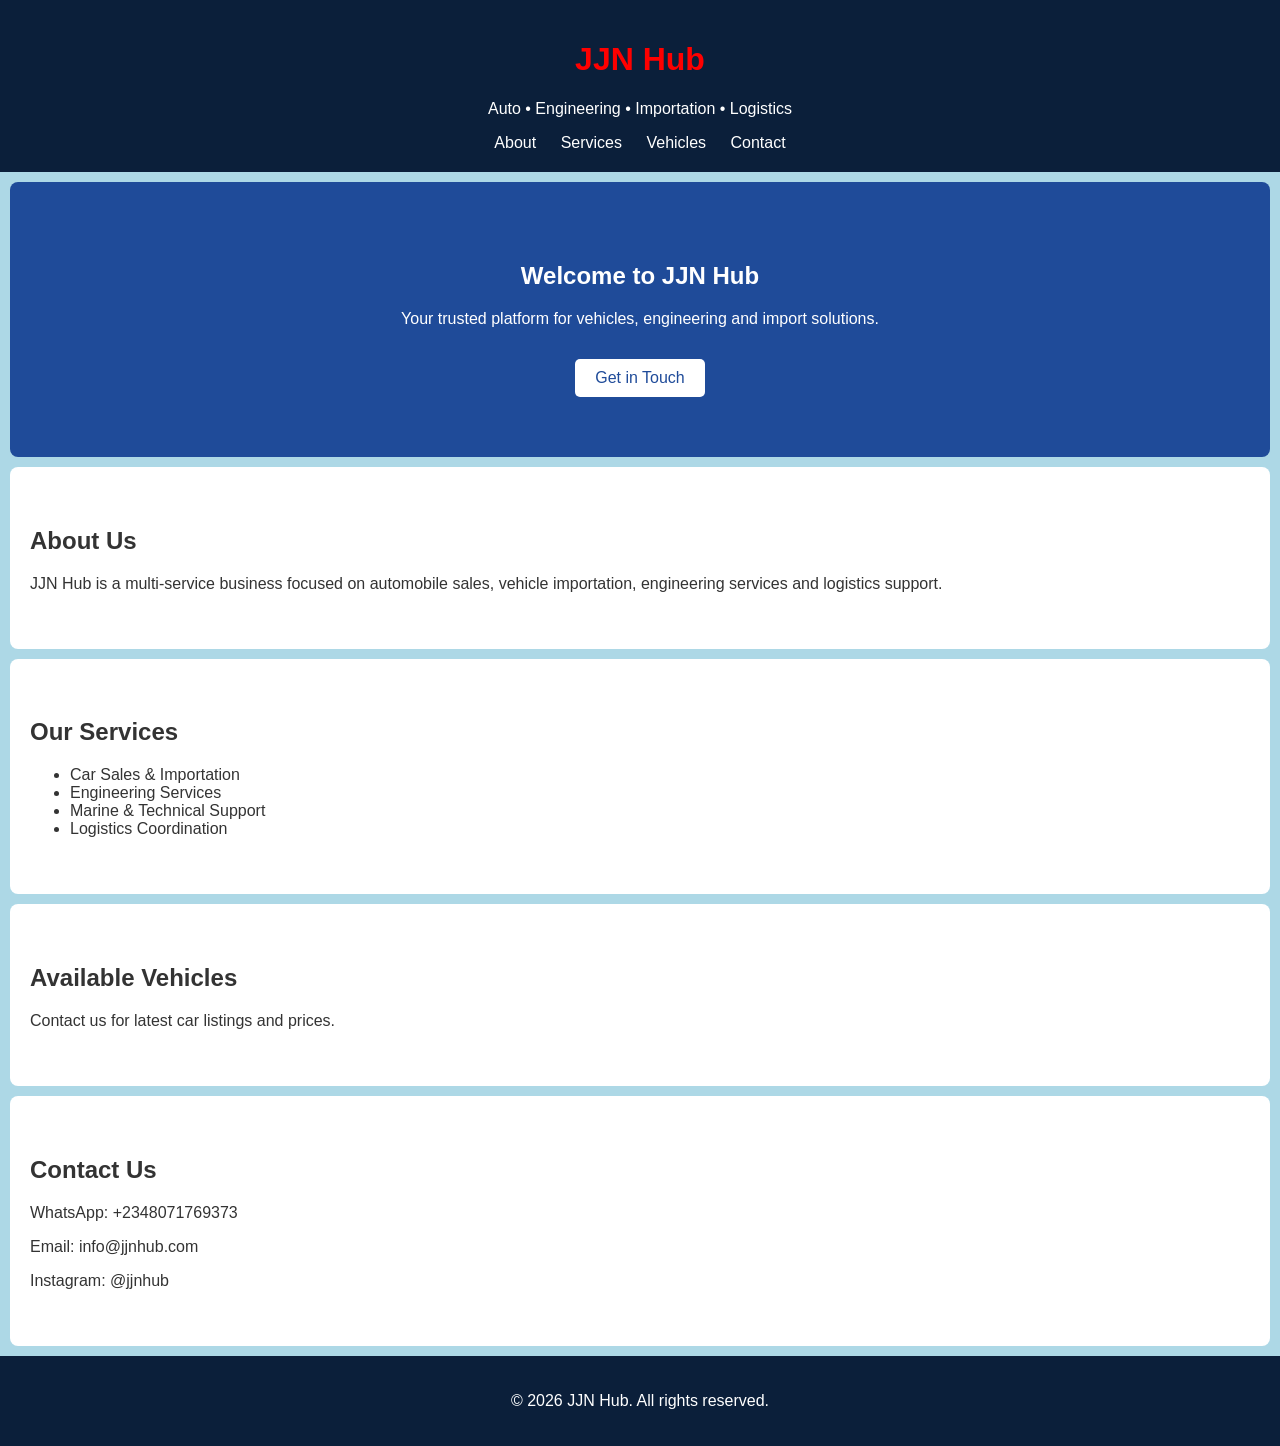
==== index.html @ a0495915 "Add files via upload" ====
<!DOCTYPE html>
<html lang="en">
<head>
<meta charset="UTF-8">
<meta name="viewport" content="width=device-width, initial-scale=1.0">
<title>JJN Hub</title>
<link rel="stylesheet" href="style.css">
</head>
<body>

<header>
  <h1>JJN Hub</h1>
  <p>Auto • Engineering • Importation • Logistics</p>
  <nav>
    <a href="#about">About</a>
    <a href="#services">Services</a>
    <a href="#vehicles">Vehicles</a>
    <a href="#contact">Contact</a>
  </nav>
</header>

<section class="hero">
  <h2>Welcome to JJN Hub</h2>
  <p>Your trusted platform for vehicles, engineering and import solutions.</p>
  <a class="btn" href="#contact">Get in Touch</a>
</section>

<section id="about">
  <h2>About Us</h2>
  <p>JJN Hub is a multi-service business focused on automobile sales, vehicle importation, engineering services and logistics support.</p>
</section>

<section id="services">
  <h2>Our Services</h2>
  <ul>
    <li>Car Sales & Importation</li>
    <li>Engineering Services</li>
    <li>Marine & Technical Support</li>
    <li>Logistics Coordination</li>
  </ul>
</section>

<section id="vehicles">
  <h2>Available Vehicles</h2>
  <p>Contact us for latest car listings and prices.</p>
</section>

<section id="contact">
  <h2>Contact Us</h2>
  <p>WhatsApp: +2348071769373</p>
  <p>Email: info@jjnhub.com</p>
  <p>Instagram: @jjnhub</p>
</section>

<footer>
  <p>© 2026 JJN Hub. All rights reserved.</p>
</footer>

</body>
</html>
---- style.css ----
body {body {
  background-color: lightblue;
  font-family: Arial;
}
h1 {
  color: red;
}
  font-family: Arial, sans-serif;
  margin: 0;
  padding: 0;
  background: #f5f5f5;
  color: #333;
}

header {
  background: #0b1f3a;
  color: white;
  padding: 20px;
  text-align: center;
}

nav a {
  margin: 0 10px;
  color: white;
  text-decoration: none;
}

.hero {
  background: #1f4b99;
  color: white;
  padding: 60px 20px;
  text-align: center;
}

.btn {
  display: inline-block;
  margin-top: 15px;
  padding: 10px 20px;
  background: white;
  color: #1f4b99;
  text-decoration: none;
  border-radius: 5px;
}

section {
  padding: 40px 20px;
  background: white;
  margin: 10px;
  border-radius: 8px;
}

footer {
  text-align: center;
  padding: 20px;
  background: #0b1f3a;
  color: white;
}
section {
  background-color: white;
}

body {
  background-color: lightblue;
}
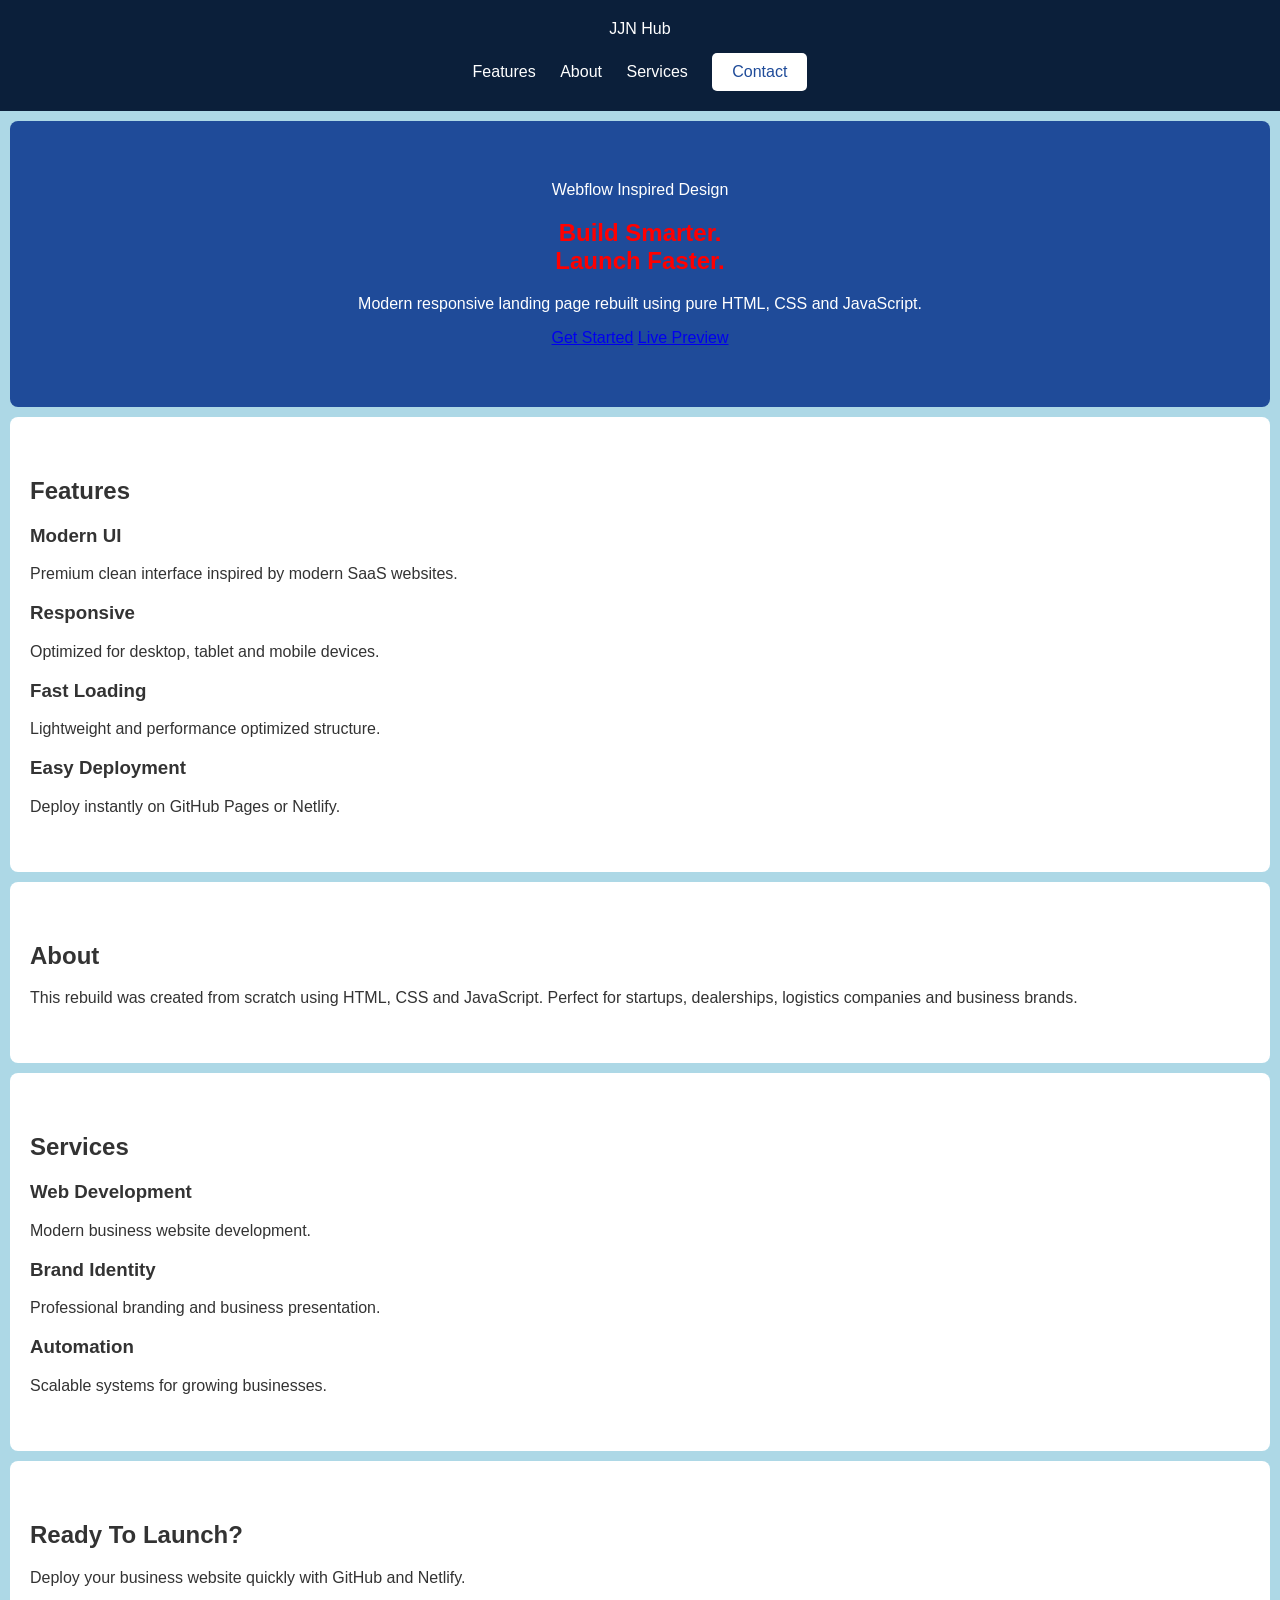
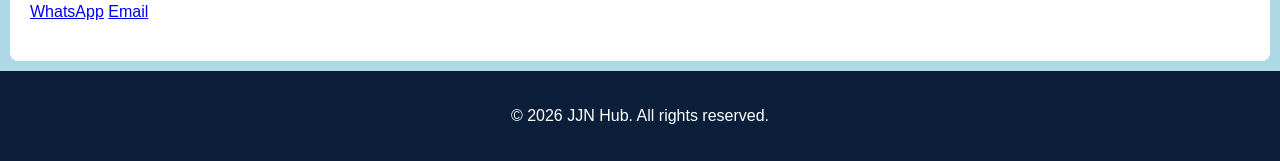
==== commit 6fedba78: "Update index.html" ====
--- a/index.html
+++ b/index.html
@@ -1,60 +1,112 @@
 <!DOCTYPE html>
 <html lang="en">
 <head>
-<meta charset="UTF-8">
-<meta name="viewport" content="width=device-width, initial-scale=1.0">
-<title>JJN Hub</title>
-<link rel="stylesheet" href="style.css">
+  <meta charset="UTF-8">
+  <meta name="viewport" content="width=device-width, initial-scale=1.0">
+  <title>JJN Hub</title>
+  <link rel="stylesheet" href="style.css">
 </head>
 <body>
 
-<header>
-  <h1>JJN Hub</h1>
-  <p>Auto • Engineering • Importation • Logistics</p>
+<header class="navbar">
+  <div class="logo">JJN Hub</div>
+
   <nav>
+    <a href="#features">Features</a>
     <a href="#about">About</a>
     <a href="#services">Services</a>
-    <a href="#vehicles">Vehicles</a>
-    <a href="#contact">Contact</a>
+    <a class="btn" href="#contact">Contact</a>
   </nav>
 </header>
 
 <section class="hero">
-  <h2>Welcome to JJN Hub</h2>
-  <p>Your trusted platform for vehicles, engineering and import solutions.</p>
-  <a class="btn" href="#contact">Get in Touch</a>
+  <div class="hero-content">
+    <span class="tag">Webflow Inspired Design</span>
+    <h1>Build Smarter.<br>Launch Faster.</h1>
+    <p>
+      Modern responsive landing page rebuilt using pure HTML, CSS and JavaScript.
+    </p>
+
+    <div class="hero-buttons">
+      <a href="#" class="primary-btn">Get Started</a>
+      <a href="#" class="secondary-btn">Live Preview</a>
+    </div>
+  </div>
 </section>
 
-<section id="about">
-  <h2>About Us</h2>
-  <p>JJN Hub is a multi-service business focused on automobile sales, vehicle importation, engineering services and logistics support.</p>
+<section id="features" class="section">
+  <h2>Features</h2>
+
+  <div class="grid">
+    <div class="card">
+      <h3>Modern UI</h3>
+      <p>Premium clean interface inspired by modern SaaS websites.</p>
+    </div>
+
+    <div class="card">
+      <h3>Responsive</h3>
+      <p>Optimized for desktop, tablet and mobile devices.</p>
+    </div>
+
+    <div class="card">
+      <h3>Fast Loading</h3>
+      <p>Lightweight and performance optimized structure.</p>
+    </div>
+
+    <div class="card">
+      <h3>Easy Deployment</h3>
+      <p>Deploy instantly on GitHub Pages or Netlify.</p>
+    </div>
+  </div>
 </section>
 
-<section id="services">
-  <h2>Our Services</h2>
-  <ul>
-    <li>Car Sales & Importation</li>
-    <li>Engineering Services</li>
-    <li>Marine & Technical Support</li>
-    <li>Logistics Coordination</li>
-  </ul>
+<section id="about" class="section dark">
+  <div class="content">
+    <h2>About</h2>
+    <p>
+      This rebuild was created from scratch using HTML, CSS and JavaScript.
+      Perfect for startups, dealerships, logistics companies and business brands.
+    </p>
+  </div>
 </section>
 
-<section id="vehicles">
-  <h2>Available Vehicles</h2>
-  <p>Contact us for latest car listings and prices.</p>
+<section id="services" class="section">
+  <h2>Services</h2>
+
+  <div class="grid">
+    <div class="card">
+      <h3>Web Development</h3>
+      <p>Modern business website development.</p>
+    </div>
+
+    <div class="card">
+      <h3>Brand Identity</h3>
+      <p>Professional branding and business presentation.</p>
+    </div>
+
+    <div class="card">
+      <h3>Automation</h3>
+      <p>Scalable systems for growing businesses.</p>
+    </div>
+  </div>
 </section>
 
-<section id="contact">
-  <h2>Contact Us</h2>
-  <p>WhatsApp: +2348071769373</p>
-  <p>Email: info@jjnhub.com</p>
-  <p>Instagram: @jjnhub</p>
+<section id="contact" class="section dark">
+  <div class="contact-box">
+    <h2>Ready To Launch?</h2>
+    <p>Deploy your business website quickly with GitHub and Netlify.</p>
+
+    <div class="hero-buttons">
+      <a href="#" class="primary-btn">WhatsApp</a>
+      <a href="#" class="secondary-btn">Email</a>
+    </div>
+  </div>
 </section>
 
 <footer>
   <p>© 2026 JJN Hub. All rights reserved.</p>
 </footer>
 
+<script src="script.js"></script>
 </body>
 </html>
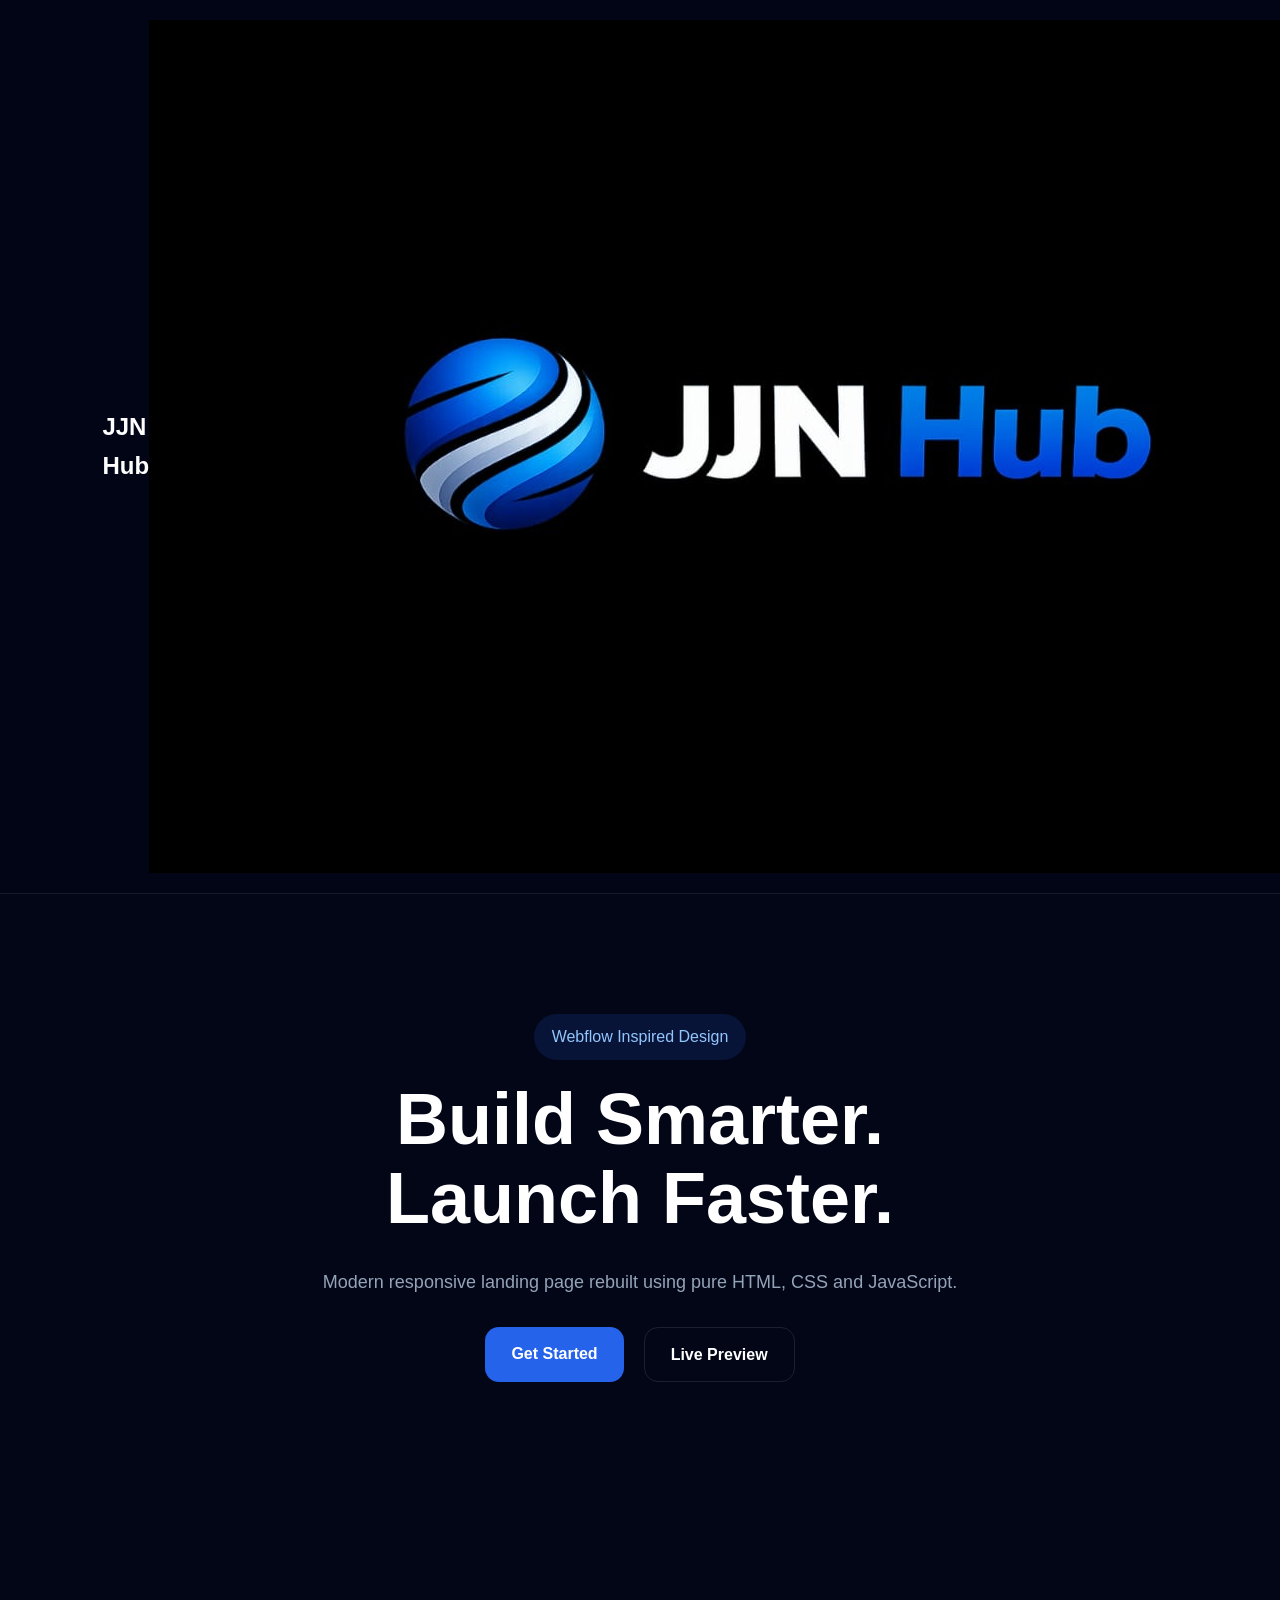
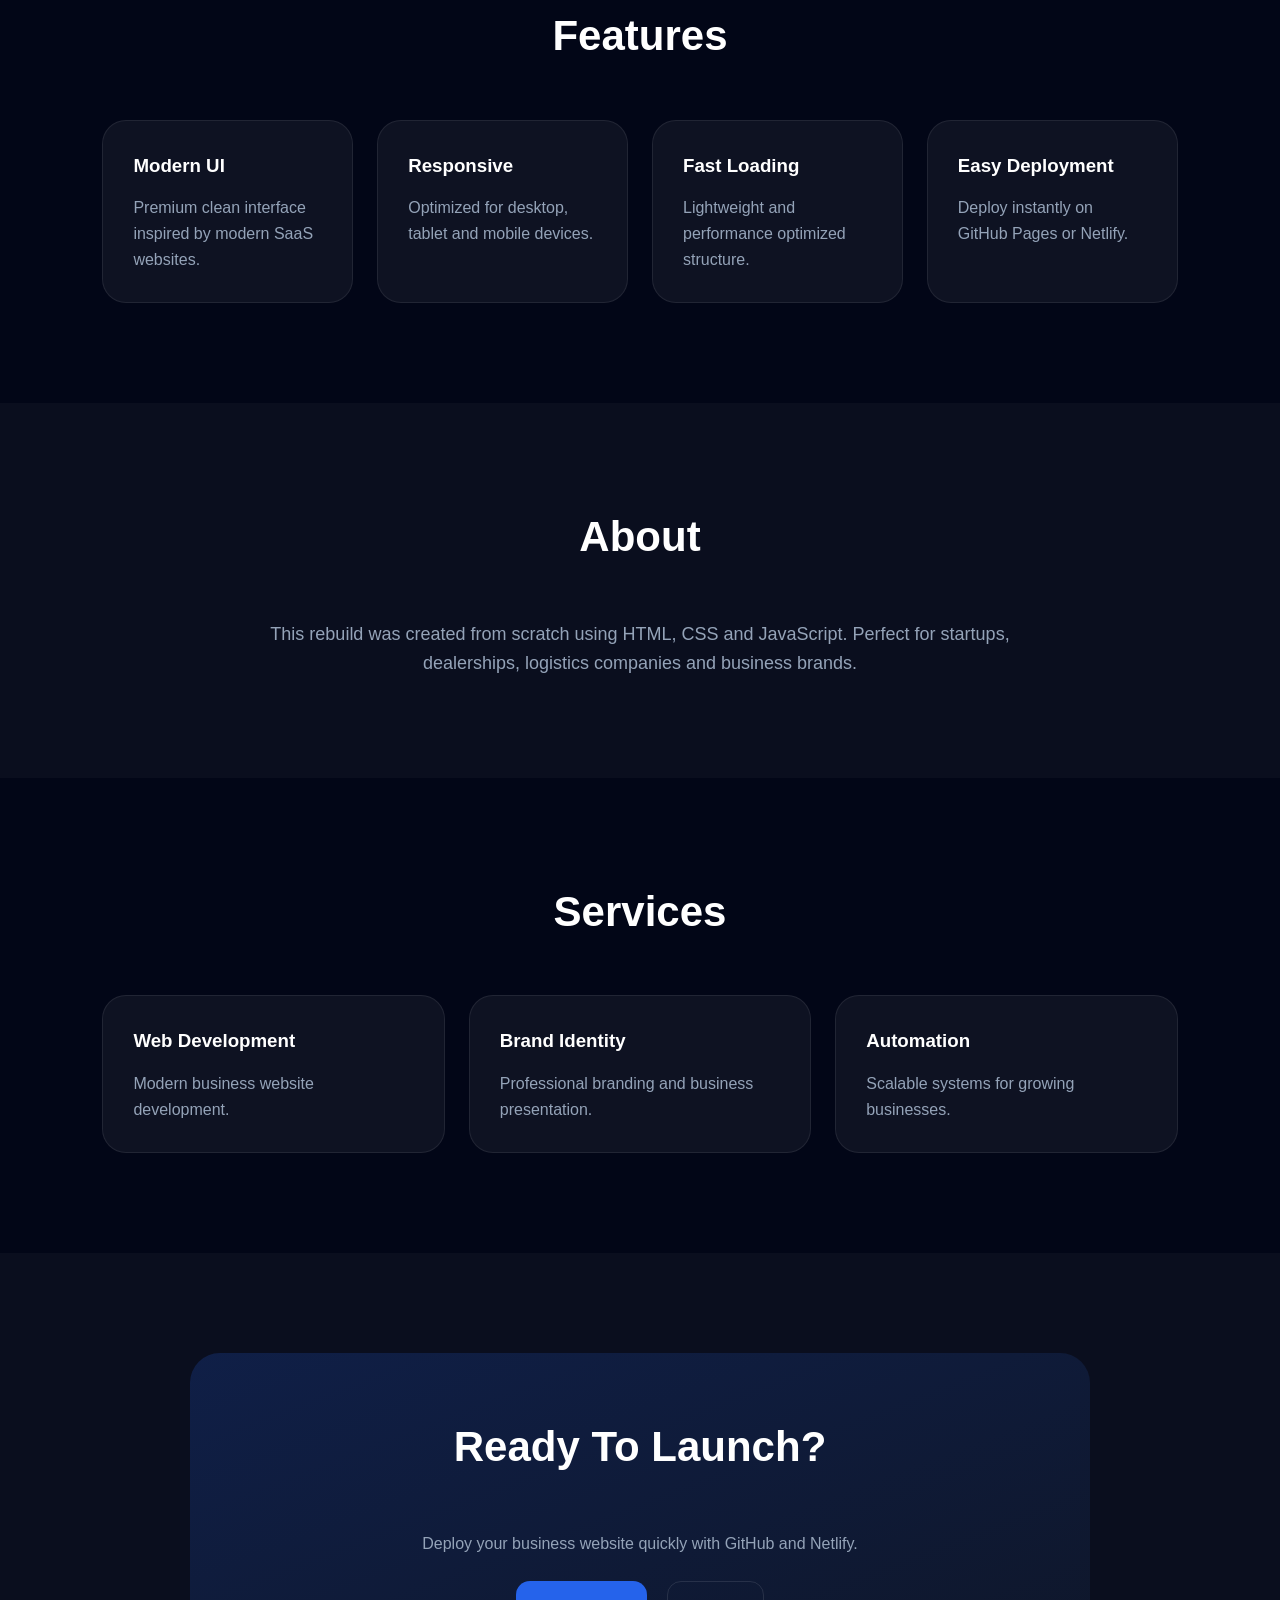
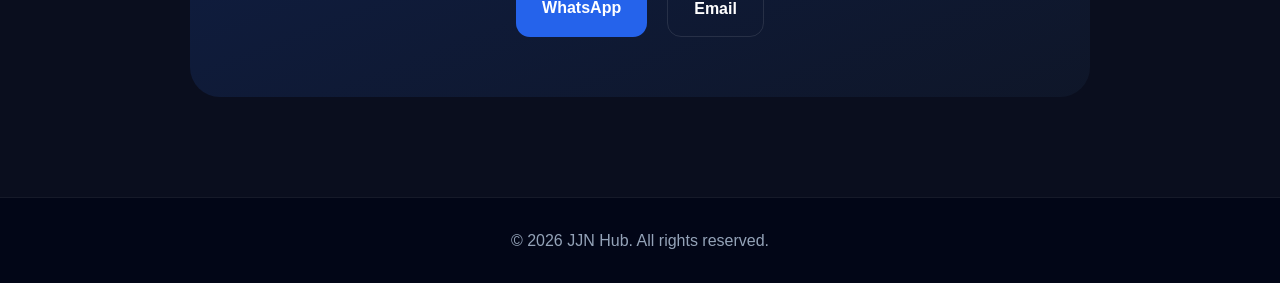
==== commit 9aa95334: "Update index.html" ====
--- a/index.html
+++ b/index.html
@@ -10,7 +10,7 @@
 
 <header class="navbar">
   <div class="logo">JJN Hub</div>
-
+<img src="assets/logo.png" alt="JJN HUB Logo" Class="logo-img">
   <nav>
     <a href="#features">Features</a>
     <a href="#about">About</a>
--- a/style.css
+++ b/style.css
@@ -1,64 +1,174 @@
-body {body {
-  background-color: lightblue;
-  font-family: Arial;
-}
-h1 {
-  color: red;
-}
-  font-family: Arial, sans-serif;
-  margin: 0;
-  padding: 0;
-  background: #f5f5f5;
-  color: #333;
+*{
+  margin:0;
+  padding:0;
+  box-sizing:border-box;
 }
 
-header {
-  background: #0b1f3a;
-  color: white;
-  padding: 20px;
-  text-align: center;
+body{
+  font-family:Arial,sans-serif;
+  background:#020617;
+  color:white;
+  line-height:1.6;
 }
 
-nav a {
-  margin: 0 10px;
-  color: white;
-  text-decoration: none;
+.navbar{
+  position:sticky;
+  top:0;
+  z-index:100;
+  display:flex;
+  justify-content:space-between;
+  align-items:center;
+  padding:20px 8%;
+  background:rgba(2,6,23,0.95);
+  border-bottom:1px solid rgba(255,255,255,0.08);
 }
 
-.hero {
-  background: #1f4b99;
-  color: white;
-  padding: 60px 20px;
-  text-align: center;
+.logo{
+  font-size:24px;
+  font-weight:bold;
 }
 
-.btn {
-  display: inline-block;
-  margin-top: 15px;
-  padding: 10px 20px;
-  background: white;
-  color: #1f4b99;
-  text-decoration: none;
-  border-radius: 5px;
+nav{
+  display:flex;
+  gap:24px;
+  align-items:center;
 }
 
-section {
-  padding: 40px 20px;
-  background: white;
-  margin: 10px;
-  border-radius: 8px;
+nav a{
+  color:white;
+  text-decoration:none;
 }
 
-footer {
-  text-align: center;
-  padding: 20px;
-  background: #0b1f3a;
-  color: white;
-}
-section {
-  background-color: white;
+.btn{
+  background:#2563eb;
+  padding:10px 18px;
+  border-radius:10px;
 }
 
-body {
-  background-color: lightblue;
+.hero{
+  padding:120px 8%;
+  text-align:center;
 }
+
+.tag{
+  display:inline-block;
+  margin-bottom:20px;
+  padding:10px 18px;
+  border-radius:999px;
+  background:rgba(37,99,235,0.15);
+  color:#93c5fd;
+}
+
+.hero h1{
+  font-size:72px;
+  line-height:1.1;
+}
+
+.hero p{
+  max-width:700px;
+  margin:30px auto;
+  color:#94a3b8;
+  font-size:18px;
+}
+
+.hero-buttons{
+  display:flex;
+  justify-content:center;
+  gap:20px;
+  flex-wrap:wrap;
+}
+
+.primary-btn,
+.secondary-btn{
+  padding:14px 26px;
+  border-radius:14px;
+  text-decoration:none;
+  font-weight:bold;
+}
+
+.primary-btn{
+  background:#2563eb;
+  color:white;
+}
+
+.secondary-btn{
+  border:1px solid rgba(255,255,255,0.1);
+  color:white;
+}
+
+.section{
+  padding:100px 8%;
+}
+
+.section h2{
+  text-align:center;
+  margin-bottom:50px;
+  font-size:42px;
+}
+
+.grid{
+  display:grid;
+  grid-template-columns:repeat(auto-fit,minmax(250px,1fr));
+  gap:24px;
+}
+
+.card{
+  padding:30px;
+  border-radius:24px;
+  background:rgba(255,255,255,0.05);
+  border:1px solid rgba(255,255,255,0.08);
+}
+
+.card h3{
+  margin-bottom:15px;
+}
+
+.card p{
+  color:#94a3b8;
+}
+
+.dark{
+  background:rgba(255,255,255,0.03);
+}
+
+.content{
+  max-width:800px;
+  margin:auto;
+  text-align:center;
+}
+
+.content p{
+  color:#94a3b8;
+  font-size:18px;
+}
+
+.contact-box{
+  max-width:900px;
+  margin:auto;
+  text-align:center;
+  padding:60px;
+  border-radius:30px;
+  background:linear-gradient(to bottom right, rgba(37,99,235,0.2), rgba(15,23,42,0.9));
+}
+
+.contact-box p{
+  margin:25px 0;
+  color:#94a3b8;
+}
+
+footer{
+  padding:30px;
+  text-align:center;
+  border-top:1px solid rgba(255,255,255,0.08);
+  color:#94a3b8;
+}
+
+@media(max-width:768px){
+  .hero h1{
+    font-size:48px;
+  }
+
+  nav{
+    display:none;
+  }
+}
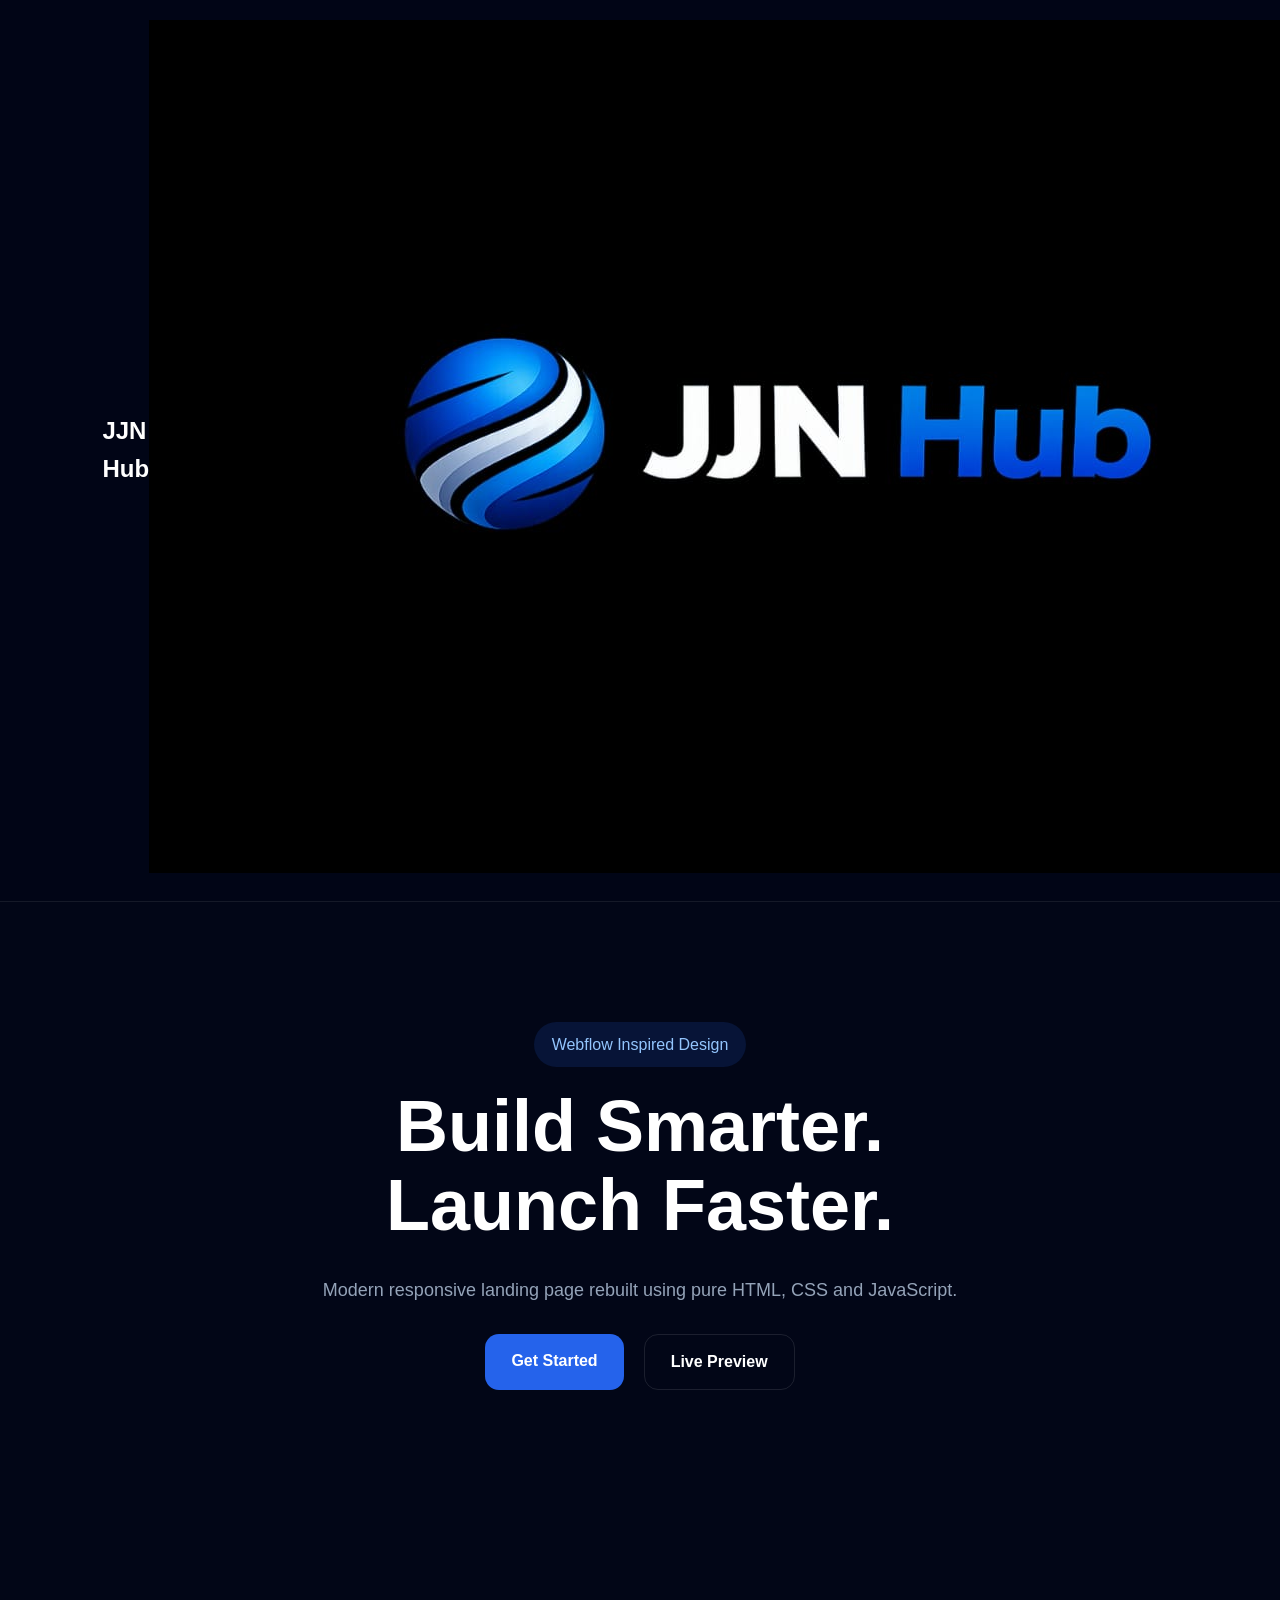
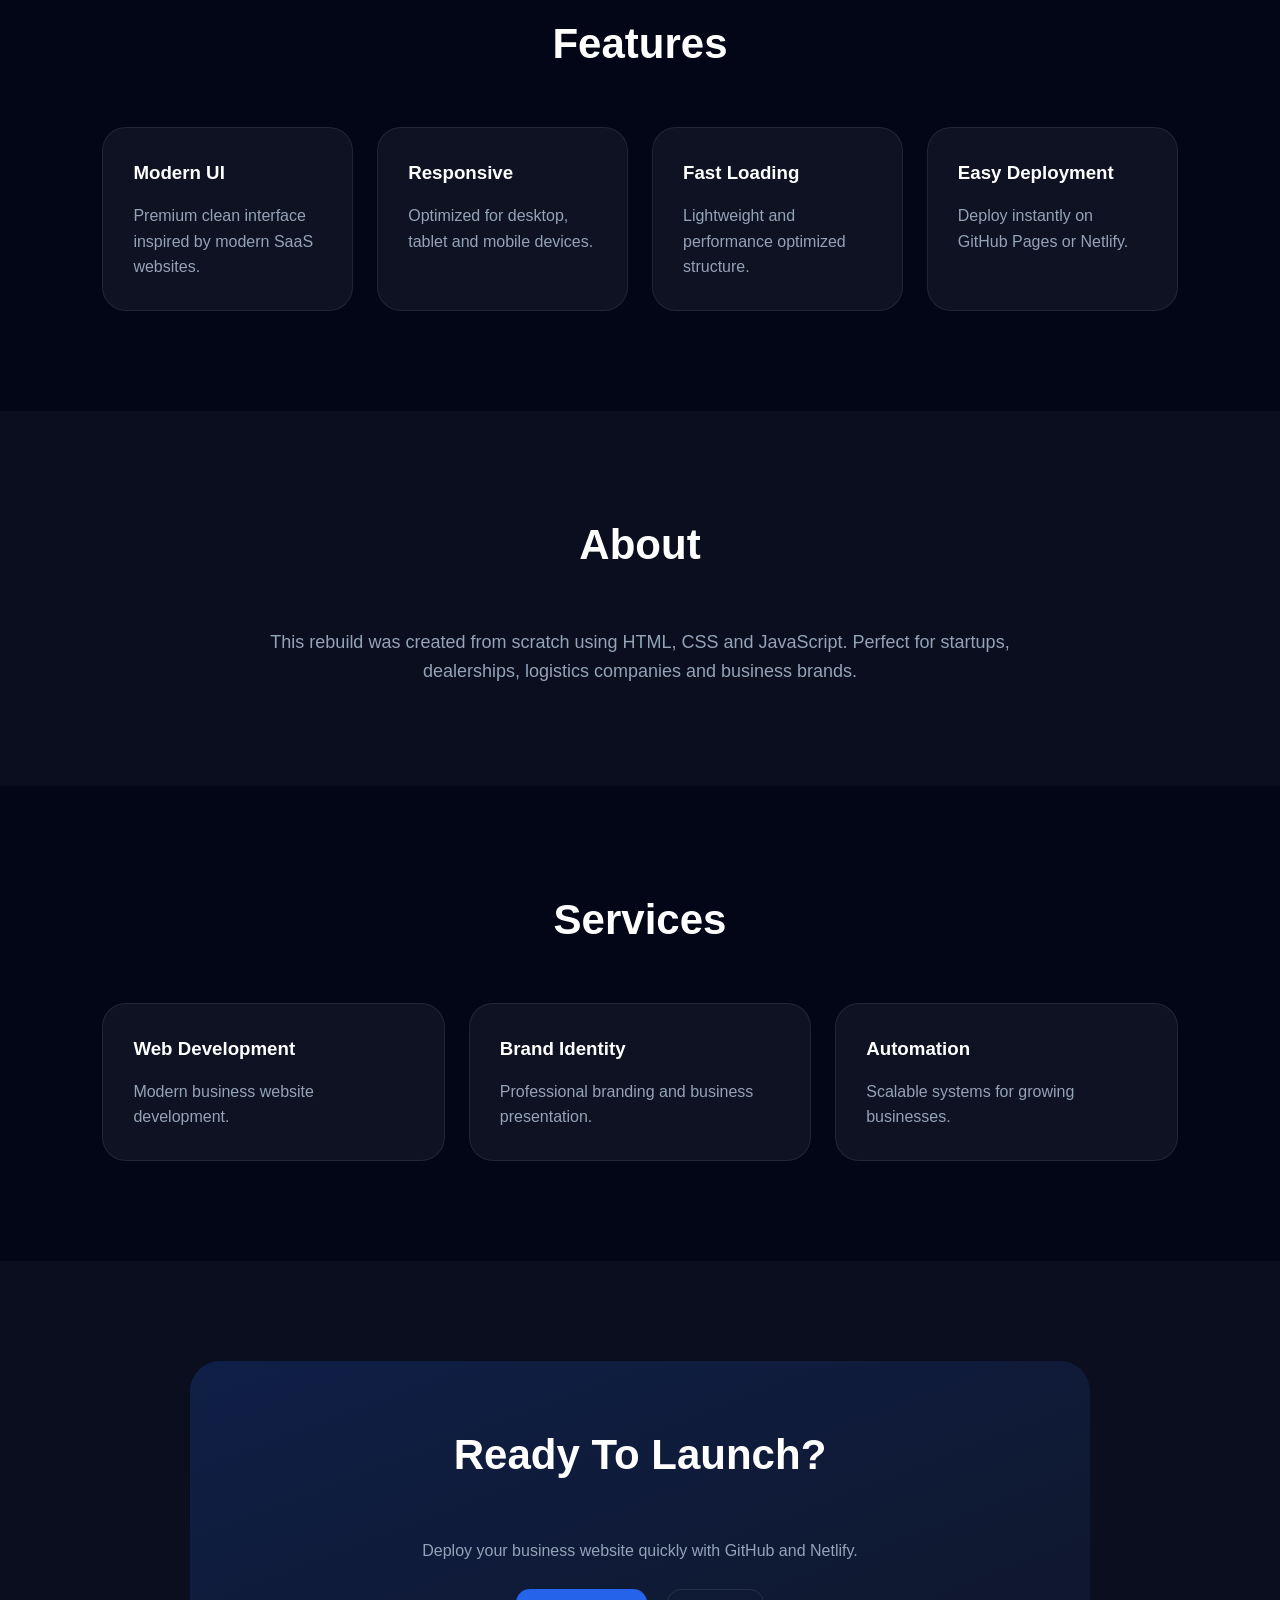
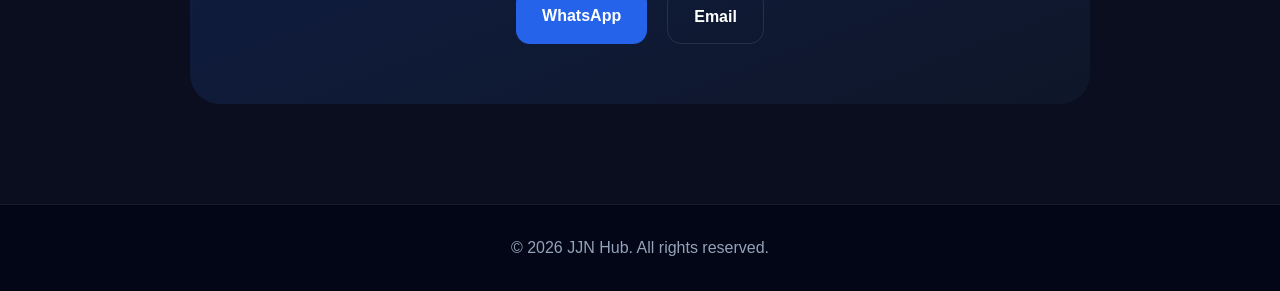
==== commit 00d57dfd: "Update index.html" ====
--- a/index.html
+++ b/index.html
@@ -10,7 +10,9 @@
 
 <header class="navbar">
   <div class="logo">JJN Hub</div>
-<img src="assets/logo.png" alt="JJN HUB Logo" Class="logo-img">
+<a Class="Brand" href="#">
+  <img src="assets/logo.png" alt="JJN HUB Logo" Class="logo-img">
+</a>
   <nav>
     <a href="#features">Features</a>
     <a href="#about">About</a>
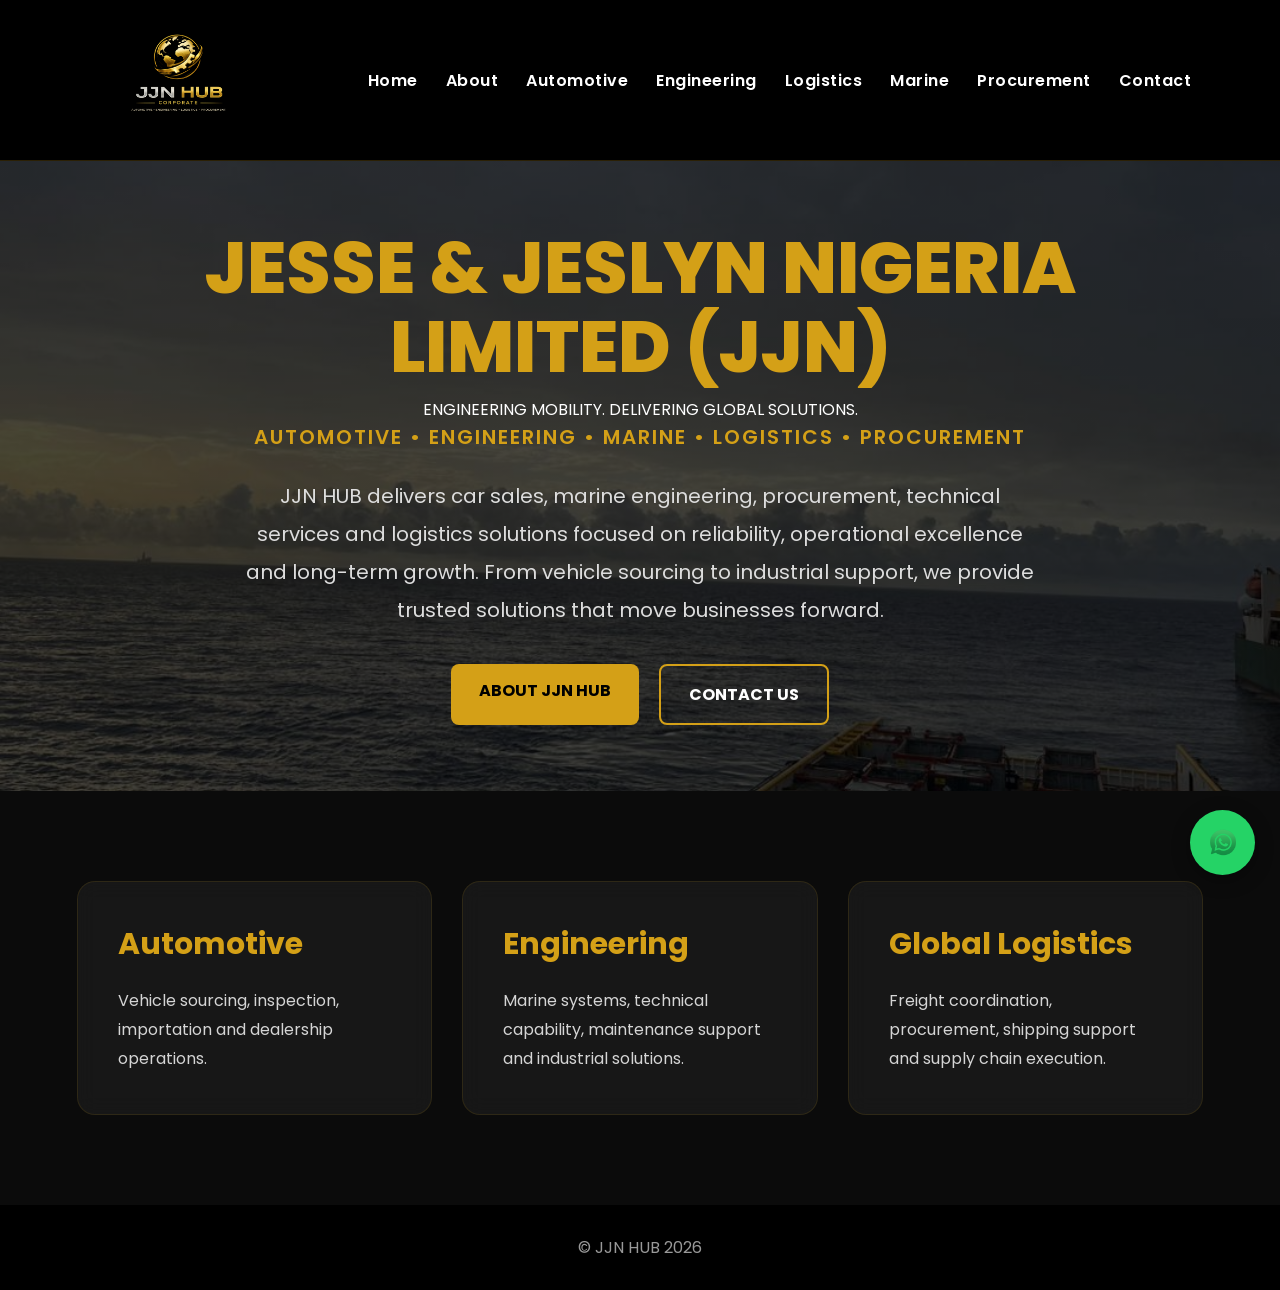
==== commit a5e678c7: "Add files via upload" ====
--- a/index.html
+++ b/index.html
@@ -1,114 +1,216 @@
 <!DOCTYPE html>
-<html lang="en">
+<html>
+
 <head>
-  <meta charset="UTF-8">
-  <meta name="viewport" content="width=device-width, initial-scale=1.0">
-  <title>JJN Hub</title>
-  <link rel="stylesheet" href="style.css">
+
+<meta charset="UTF-8">
+
+<meta
+name="viewport"
+content="width=device-width,initial-scale=1">
+
+<title>
+JJN HUB Corporate
+</title>
+
+<link
+rel="stylesheet"
+href="css/style.css">
+
+<link
+href="https://fonts.googleapis.com/css2?family=Poppins:wght@300;400;600;700;800&display=swap"
+rel="stylesheet">
+
 </head>
-<body>
+<a
+href="https://wa.me/2348071769373"
+
+class="whatsapp-chat"
+
+target="_blank">
+
+<img
+
+src="assets/whatsapp.png"
+
+alt="WhatsApp">
+
+</a>
+
+<body class="index">
 
 <header class="navbar">
-  <div class="logo">JJN Hub</div>
-<a Class="Brand" href="#">
-  <img src="assets/logo.png" alt="JJN HUB Logo" Class="logo-img">
-</a>
-  <nav>
-    <a href="#features">Features</a>
-    <a href="#about">About</a>
-    <a href="#services">Services</a>
-    <a class="btn" href="#contact">Contact</a>
-  </nav>
+
+<div class="logo">
+
+<a href="index.html">
+
+<img
+src="assets/logo.png"
+alt="JJN HUB Logo"
+class="logo-img">
+
+</a>
+
+</div>
+
+<nav>
+
+<a href="index.html">Home</a>
+
+<a href="about.html">About</a>
+
+<a href="automotive.html">Automotive</a>
+
+<a href="engineering.html">Engineering</a>
+
+<a href="logistics.html">Logistics</a>
+
+<a href="marine-services.html">Marine</a>
+
+<a href="procurement.html">Procurement</a>
+
+<a href="contact.html">Contact</a>
+
+</nav>
+
 </header>
 
+
 <section class="hero">
-  <div class="hero-content">
-    <span class="tag">Webflow Inspired Design</span>
-    <h1>Build Smarter.<br>Launch Faster.</h1>
-    <p>
-      Modern responsive landing page rebuilt using pure HTML, CSS and JavaScript.
-    </p>
-
-    <div class="hero-buttons">
-      <a href="#" class="primary-btn">Get Started</a>
-      <a href="#" class="secondary-btn">Live Preview</a>
-    </div>
-  </div>
+
+<div class="hero-overlay">
+
+<h1>
+<span>
+JESSE & JESLYN NIGERIA LIMITED (JJN)
+</h1>
+<span>
+</span>
+ENGINEERING MOBILITY.
+
+</span>
+
+</h1>
+
+<span>
+
+DELIVERING GLOBAL SOLUTIONS.
+
+</span>
+
+</h1>
+
+<p class="hero-services">
+
+AUTOMOTIVE • ENGINEERING • MARINE • LOGISTICS • PROCUREMENT
+
+</p>
+
+<p class="hero-text">
+
+JJN HUB delivers car sales,
+marine engineering,
+procurement,
+technical services
+and logistics solutions focused on reliability,
+operational excellence
+and long-term growth.
+
+From vehicle sourcing
+to industrial support,
+we provide trusted solutions
+that move businesses forward.
+
+</p>
+<div class="hero-buttons">
+
+<a
+href="about.html"
+class="gold-btn">
+
+ABOUT JJN HUB
+
+</a>
+
+<a
+href="contact.html"
+class="outline-btn">
+
+CONTACT US
+
+</a>
+
+</div>
+
+</div>
+
 </section>
 
-<section id="features" class="section">
-  <h2>Features</h2>
-
-  <div class="grid">
-    <div class="card">
-      <h3>Modern UI</h3>
-      <p>Premium clean interface inspired by modern SaaS websites.</p>
-    </div>
-
-    <div class="card">
-      <h3>Responsive</h3>
-      <p>Optimized for desktop, tablet and mobile devices.</p>
-    </div>
-
-    <div class="card">
-      <h3>Fast Loading</h3>
-      <p>Lightweight and performance optimized structure.</p>
-    </div>
-
-    <div class="card">
-      <h3>Easy Deployment</h3>
-      <p>Deploy instantly on GitHub Pages or Netlify.</p>
-    </div>
-  </div>
+
+<section class="cards">
+
+<div class="card">
+
+<h2>
+Automotive
+</h2>
+
+<p>
+
+Vehicle sourcing,
+inspection,
+importation
+and dealership operations.
+
+</p>
+
+</div>
+
+
+<div class="card">
+
+<h2>
+Engineering
+</h2>
+
+<p>
+
+Marine systems,
+technical capability,
+maintenance support
+and industrial solutions.
+
+</p>
+
+</div>
+
+
+<div class="card">
+
+<h2>
+Global Logistics
+</h2>
+
+<p>
+
+Freight coordination,
+procurement,
+shipping support
+and supply chain execution.
+
+</p>
+
+</div>
+
 </section>
 
-<section id="about" class="section dark">
-  <div class="content">
-    <h2>About</h2>
-    <p>
-      This rebuild was created from scratch using HTML, CSS and JavaScript.
-      Perfect for startups, dealerships, logistics companies and business brands.
-    </p>
-  </div>
-</section>
-
-<section id="services" class="section">
-  <h2>Services</h2>
-
-  <div class="grid">
-    <div class="card">
-      <h3>Web Development</h3>
-      <p>Modern business website development.</p>
-    </div>
-
-    <div class="card">
-      <h3>Brand Identity</h3>
-      <p>Professional branding and business presentation.</p>
-    </div>
-
-    <div class="card">
-      <h3>Automation</h3>
-      <p>Scalable systems for growing businesses.</p>
-    </div>
-  </div>
-</section>
-
-<section id="contact" class="section dark">
-  <div class="contact-box">
-    <h2>Ready To Launch?</h2>
-    <p>Deploy your business website quickly with GitHub and Netlify.</p>
-
-    <div class="hero-buttons">
-      <a href="#" class="primary-btn">WhatsApp</a>
-      <a href="#" class="secondary-btn">Email</a>
-    </div>
-  </div>
-</section>
-
 <footer>
-  <p>© 2026 JJN Hub. All rights reserved.</p>
+
+© JJN HUB 2026
+
 </footer>
 
-<script src="script.js"></script>
 </body>
-</html>
+
+</html>
--- a/css/style.css
+++ b/css/style.css
@@ -0,0 +1,1701 @@
+*{
+margin:0;
+padding:0;
+box-sizing:border-box;
+font-family:'Poppins',Arial,sans-serif;
+}
+
+body{
+
+background:#050505;
+
+color:white;
+
+overflow-x:hidden;
+
+}
+
+
+/* NAVBAR */
+
+.navbar{
+
+padding:10px 6%;
+
+background:rgba(0,0,0,.85);
+
+display:flex;
+
+justify-content:space-between;
+
+align-items:center;
+
+flex-wrap:wrap;
+
+position:sticky;
+
+top:0;
+
+backdrop-filter:blur(12px);
+
+z-index:1000;
+
+border-bottom:1px solid rgba(212,160,23,.2);
+
+}
+
+
+.logo-img{
+
+width:200px;
+
+height:auto;
+
+}
+
+
+nav a{
+
+color:white;
+
+margin:12px;
+
+text-decoration:none;
+
+font-weight:600;
+
+transition:.3s;
+
+letter-spacing:.5px;
+
+}
+
+
+nav a:hover{
+
+color:#d4a017;
+
+}
+
+
+/* HERO */
+
+.hero{
+
+height:70vh;
+
+padding:10px;
+
+display:flex;
+
+justify-content:center;
+
+align-items:center;
+
+text-align:center;
+
+padding:10px;
+
+background-size:cover;
+
+background-position:center;
+
+position:relative;
+
+}
+
+
+.hero-overlay{
+
+max-width:1000px;
+
+}
+
+
+.hero h1{
+
+font-size:72px;
+
+font-weight:800;
+
+line-height:1.1;
+
+margin-bottom:10px;
+
+}
+
+
+.hero h1 span{
+
+display:block;
+
+color:#d4a017;
+
+}
+
+
+.hero-services{
+
+color:#d4a017;
+
+font-size:20px;
+
+font-weight:600;
+
+letter-spacing:2px;
+
+margin-bottom:25px;
+
+}
+
+
+.hero-text{
+
+font-size:20px;
+
+line-height:1.9;
+
+color:#dddddd;
+
+max-width:800px;
+
+margin:auto;
+
+margin-bottom:35px;
+
+}
+
+
+.hero-buttons{
+
+display:flex;
+
+justify-content:center;
+
+gap:20px;
+
+flex-wrap:wrap;
+
+}
+
+
+.gold-btn{
+
+background:#d4a017;
+
+padding:16px 28px;
+
+border-radius:8px;
+
+text-decoration:none;
+
+font-weight:700;
+
+color:black;
+
+transition:.3s;
+
+}
+
+
+.gold-btn:hover{
+
+transform:translateY(-4px);
+
+}
+
+
+.outline-btn{
+
+border:2px solid #d4a017;
+
+padding:16px 28px;
+
+border-radius:8px;
+
+text-decoration:none;
+
+color:white;
+
+font-weight:700;
+
+transition:.3s;
+
+}
+
+
+.outline-btn:hover{
+
+background:#d4a017;
+
+color:black;
+
+}
+
+
+/* CARDS */
+
+.cards{
+
+display:grid;
+
+grid-template-columns:
+
+repeat(auto-fit,minmax(280px,1fr));
+
+gap:30px;
+
+padding:90px 6%;
+
+background:#0b0b0b;
+
+}
+
+
+.card{
+
+background:
+
+rgba(255,255,255,.05);
+
+padding:40px;
+
+border-radius:18px;
+
+backdrop-filter:blur(10px);
+
+transition:.3s;
+
+border:
+
+1px solid
+
+rgba(212,160,23,.12);
+
+}
+
+
+.card:hover{
+
+transform:
+
+translateY(-10px);
+
+}
+
+
+.card h2{
+
+font-size:30px;
+
+margin-bottom:20px;
+
+color:#d4a017;
+
+}
+
+
+.card p{
+
+line-height:1.8;
+
+color:#d5d5d5;
+
+}
+
+
+/* FOOTER */
+
+footer{
+
+padding:30px;
+
+text-align:center;
+
+background:black;
+
+color:#999;
+
+}
+
+
+/* PAGE BACKGROUNDS */
+
+.index .hero{
+
+background-image:
+
+linear-gradient(
+
+rgba(0,0,0,.72),
+
+rgba(0,0,0,.72)
+
+),
+
+url("../assets/home-hero.jpg");
+
+}
+
+
+.about .hero{
+
+background-image:
+
+linear-gradient(
+
+rgba(0,0,0,.75),
+
+rgba(0,0,0,.75)
+
+),
+
+url("../assets/about-bg.jpg");
+
+}
+
+
+.automotive .hero{
+
+background-image:
+
+linear-gradient(
+
+rgba(0,0,0,.72),
+
+rgba(0,0,0,.72)
+
+),
+
+url("../assets/automotive-bg.jpg");
+
+}
+
+
+.engineering .hero{
+
+background-image:
+
+linear-gradient(
+
+rgba(0,0,0,.72),
+
+rgba(0,0,0,.72)
+
+),
+
+url("../assets/engineering-bg.jpg");
+
+}
+
+
+.logistics .hero{
+
+background-image:
+
+linear-gradient(
+
+rgba(0,0,0,.72),
+
+rgba(0,0,0,.72)
+
+),
+
+url("../assets/logistics-bg.jpg");
+
+}
+
+
+.marine-services .hero{
+
+background-image:
+
+linear-gradient(
+
+rgba(0,0,0,.72),
+
+rgba(0,0,0,.72)
+
+),
+
+url("../assets/marine-bg.jpg");
+
+}
+
+
+.procurement .hero{
+
+background-image:
+
+linear-gradient(
+
+rgba(0,0,0,.72),
+
+rgba(0,0,0,.72)
+
+),
+
+url("../assets/procurement-bg.jpg");
+
+}
+
+
+.contact .hero{
+
+background-image:
+
+linear-gradient(
+
+rgba(0,0,0,.72),
+
+rgba(0,0,0,.72)
+
+),
+
+url("../assets/contact-bg.jpg");
+
+}
+
+
+/* MOBILE */
+
+@media(max-width:900px){
+
+.hero h1{
+
+font-size:48px;
+
+}
+
+.hero-text{
+
+font-size:18px;
+
+}
+
+.logo-img{
+
+width:150px;
+
+}
+
+}
+.auto-buttons{
+
+display:flex;
+
+gap:15px;
+
+flex-wrap:wrap;
+
+justify-content:center;
+
+margin-top:35px;
+
+}
+
+
+.auto-buttons a,
+
+.auto-buttons button{
+
+text-decoration:none;
+
+}
+
+
+.popup{
+
+display:none;
+
+position:fixed;
+
+top:0;
+
+left:0;
+
+width:100%;
+
+height:100%;
+
+background:
+
+rgba(0,0,0,.85);
+
+z-index:9999;
+
+}
+
+
+.popup-content{
+
+background:#111;
+
+max-width:650px;
+
+width:90%;
+
+padding:40px;
+
+border-radius:14px;
+
+margin:5% auto;
+
+position:relative;
+
+}
+
+
+.popup input,
+
+.popup textarea{
+
+width:100%;
+
+padding:15px;
+
+margin-bottom:15px;
+
+background:#1a1a1a;
+
+border:none;
+
+border-radius:8px;
+
+color:white;
+
+}
+
+
+.close{
+
+position:absolute;
+
+right:20px;
+
+top:15px;
+
+font-size:32px;
+
+cursor:pointer;
+
+color:#d4a017;
+
+}
+.whatsapp-chat{
+
+position:fixed;
+
+bottom:25px;
+
+right:25px;
+
+z-index:9999;
+
+width:65px;
+
+height:65px;
+
+background:#25D366;
+
+border-radius:50%;
+
+display:flex;
+
+justify-content:center;
+
+align-items:center;
+
+box-shadow:
+
+0 5px 18px
+
+rgba(0,0,0,.35);
+
+transition:.3s;
+
+}
+
+.whatsapp-chat:hover{
+
+transform:
+
+scale(1.12);
+
+}
+
+.whatsapp-chat img{
+
+width:38px;
+
+height:38px;
+
+}
+.gallery-grid{
+display:grid;
+
+grid-template-columns:
+
+repeat(
+
+auto-fit,
+
+minmax(
+
+320px,
+
+1fr
+
+)
+
+);
+
+gap:30px;
+
+padding:20px;
+
+background:#111;
+
+padding:20px;
+
+border-radius:14px;
+
+text-align:center;
+
+}
+
+
+.car-card img{
+
+width:100%;
+
+height:220px;
+
+object-fit:cover;
+
+border-radius:10px;
+
+}
+
+
+.price{
+
+font-size:28px;
+
+color:#d4a017;
+
+font-weight:700;
+
+margin:15px 0;
+
+}
+.vehicle-img{
+
+cursor:pointer;
+
+transition:.3s;
+
+}
+
+
+.vehicle-img:hover{
+
+transform:scale(1.03);
+
+}
+.gallery-intro{
+
+max-width:950px;
+
+margin:25px auto;
+
+font-size:19px;
+
+line-height:1.9;
+
+color:#dddddd;
+
+text-align:center;
+
+}
+.hero h1{
+
+color:#d4a017;
+
+}
+.gallery-intro{
+
+color:#dddddd;
+
+}
+
+.gallery-intro strong{
+
+color:#d4a017;
+
+}
+.gold-btn{
+
+background:#d4a017;
+
+color:black;
+
+font-weight:700;
+
+border:none;
+
+padding:14px 28px;
+
+border-radius:8px;
+
+transition:.3s;
+
+}
+
+
+.gold-btn:hover{
+
+background:#f1c44c;
+
+transform:translateY(-3px);
+
+}
+nav a:hover{
+
+color:#d4a017;
+
+}
+.cost-page .hero{
+
+height:45vh;
+
+padding-top:120px;
+
+}
+
+
+.estimate-section{
+
+display:grid;
+
+grid-template-columns:
+
+repeat(auto-fit,minmax(350px,1fr));
+
+gap:40px;
+
+padding:70px 8%;
+
+}
+
+
+.estimate-card{
+
+background:#111;
+
+padding:40px;
+
+border-radius:16px;
+
+}
+
+
+.estimate-card h2{
+
+color:#d4a017;
+
+margin-bottom:25px;
+
+font-size:34px;
+
+}
+
+
+.estimate-form input,
+
+.estimate-form select,
+
+.estimate-form textarea{
+
+width:100%;
+
+padding:16px;
+
+margin-bottom:18px;
+
+background:#1b1b1b;
+
+border:none;
+
+border-radius:8px;
+
+color:white;
+
+font-size:16px;
+
+}
+
+
+.estimate-form textarea{
+
+height:140px;
+
+resize:none;
+
+}
+
+
+.estimate-info{
+
+display:flex;
+
+flex-direction:column;
+
+gap:25px;
+
+}
+
+
+.info-box{
+
+background:#111;
+
+padding:30px;
+
+border-radius:14px;
+
+}
+
+
+.info-box h3{
+
+color:#d4a017;
+
+margin-bottom:15px;
+
+}
+
+
+.info-box p{
+
+line-height:1.8;
+
+color:#dddddd;
+
+}
+.car-search-page .hero{
+
+height:45vh;
+
+padding-top:120px;
+
+background-image:
+
+linear-gradient(
+
+rgba(0,0,0,.75),
+
+rgba(0,0,0,.75)
+
+),
+
+url("../assets/car-search-bg.jpg");
+
+background-size:cover;
+
+background-position:center;
+
+}
+
+
+.search-section{
+
+display:grid;
+
+grid-template-columns:
+
+repeat(auto-fit,minmax(350px,1fr));
+
+gap:40px;
+
+padding:70px 8%;
+
+}
+
+
+.search-card{
+
+background:#111;
+
+padding:40px;
+
+border-radius:16px;
+
+}
+
+
+.search-card h2{
+
+color:#d4a017;
+
+margin-bottom:25px;
+
+font-size:34px;
+
+}
+
+
+.search-form input,
+
+.search-form select,
+
+.search-form textarea{
+
+width:100%;
+
+padding:16px;
+
+margin-bottom:18px;
+
+background:#1b1b1b;
+
+border:none;
+
+border-radius:8px;
+
+color:white;
+
+font-size:16px;
+
+}
+
+
+.search-form textarea{
+
+height:140px;
+
+resize:none;
+
+}
+
+
+.search-info{
+
+display:flex;
+
+flex-direction:column;
+
+gap:25px;
+
+}
+
+
+.info-box{
+
+background:#111;
+
+padding:30px;
+
+border-radius:14px;
+
+}
+
+
+.info-box h3{
+
+color:#d4a017;
+
+margin-bottom:15px;
+
+}
+
+
+.info-box p{
+
+line-height:1.8;
+
+color:#dddddd;
+
+}
+.auto-help-page .hero{
+
+height:45vh;
+
+padding-top:120px;
+
+background-image:
+
+linear-gradient(
+
+rgba(0,0,0,.75),
+
+rgba(0,0,0,.75)
+
+),
+
+url("../assets/auto-help-bg.jpg");
+
+background-size:cover;
+
+background-position:center;
+
+}
+
+
+.help-section{
+
+display:grid;
+
+grid-template-columns:
+
+repeat(auto-fit,minmax(350px,1fr));
+
+gap:40px;
+
+padding:70px 8%;
+
+}
+
+
+.help-card{
+
+background:#111;
+
+padding:40px;
+
+border-radius:16px;
+
+}
+
+
+.help-card h2{
+
+color:#d4a017;
+
+margin-bottom:25px;
+
+font-size:34px;
+
+}
+
+
+.help-form input,
+
+.help-form select,
+
+.help-form textarea{
+
+width:100%;
+
+padding:16px;
+
+margin-bottom:18px;
+
+background:#1b1b1b;
+
+border:none;
+
+border-radius:8px;
+
+color:white;
+
+font-size:16px;
+
+}
+
+
+.help-form textarea{
+
+height:140px;
+
+resize:none;
+
+}
+
+
+.help-info{
+
+display:flex;
+
+flex-direction:column;
+
+gap:25px;
+
+}
+
+
+.info-box{
+
+background:#111;
+
+padding:30px;
+
+border-radius:14px;
+
+}
+
+
+.info-box h3{
+
+color:#d4a017;
+
+margin-bottom:15px;
+
+}
+
+
+.info-box p{
+
+line-height:1.8;
+
+color:#dddddd;
+
+}
+.order-page .hero{
+
+height:45vh;
+
+padding-top:120px;
+
+background-image:
+
+linear-gradient(
+
+rgba(0,0,0,.75),
+
+rgba(0,0,0,.75)
+
+),
+
+url("../assets/order-bg.jpg");
+
+background-size:cover;
+
+background-position:center;
+
+}
+
+
+.order-section{
+
+display:grid;
+
+grid-template-columns:
+
+repeat(auto-fit,minmax(350px,1fr));
+
+gap:40px;
+
+padding:70px 8%;
+
+}
+
+
+.order-card{
+
+background:#111;
+
+padding:40px;
+
+border-radius:16px;
+
+}
+
+
+.order-card h2{
+
+color:#d4a017;
+
+margin-bottom:25px;
+
+font-size:34px;
+
+}
+
+
+.order-form input,
+
+.order-form select,
+
+.order-form textarea{
+
+width:100%;
+
+padding:16px;
+
+margin-bottom:18px;
+
+background:#1b1b1b;
+
+border:none;
+
+border-radius:8px;
+
+color:white;
+
+font-size:16px;
+
+}
+
+
+.order-form textarea{
+
+height:140px;
+
+resize:none;
+
+}
+
+
+.order-info{
+
+display:flex;
+
+flex-direction:column;
+
+gap:25px;
+
+}
+
+
+.info-box{
+
+background:#111;
+
+padding:30px;
+
+border-radius:14px;
+
+}
+
+
+.info-box h3{
+
+color:#d4a017;
+
+margin-bottom:15px;
+
+}
+
+
+.info-box p{
+
+line-height:1.8;
+
+color:#dddddd;
+
+}
+.procurement-page .hero{
+
+height:55vh;
+
+padding-top:120px;
+
+background-image:
+
+linear-gradient(
+
+rgba(0,0,0,.78),
+
+rgba(0,0,0,.78)
+
+),
+
+url("../assets/procurement-bg.jpg");
+
+background-size:cover;
+
+background-position:center;
+
+}
+
+
+.procurement-page .hero-text{
+
+max-width:950px;
+
+margin:auto;
+
+line-height:1.9;
+
+}
+
+
+.procurement-page .cards{
+
+padding-top:40px;
+
+}
+.marine-page .hero{
+
+height:65vh;
+
+padding-top:120px;
+
+background-image:
+
+linear-gradient(
+
+rgba(0,0,0,.80),
+
+rgba(0,0,0,.80)
+
+),
+
+url("../assets/marine-bg.jpg");
+
+background-size:cover;
+
+background-position:center;
+
+}
+
+
+.marine-page .hero-text{
+
+max-width:1050px;
+
+margin:auto;
+
+line-height:1.9;
+
+font-size:20px;
+
+}
+
+
+.marine-page .cards{
+
+padding-top:50px;
+
+}
+
+
+.marine-highlight{
+
+padding:80px 8%;
+
+background:#0b0b0b;
+
+}
+
+
+.highlight-box{
+
+background:#111;
+
+padding:50px;
+
+border-radius:18px;
+
+border-left:5px solid #d4a017;
+
+}
+
+
+.highlight-box h2{
+
+color:#d4a017;
+
+margin-bottom:25px;
+
+font-size:42px;
+
+}
+
+
+.highlight-box p{
+
+line-height:2;
+
+font-size:18px;
+
+color:#dddddd;
+
+}
+.contact-page .hero{
+
+height:55vh;
+
+padding-top:120px;
+
+background-image:
+
+linear-gradient(
+
+rgba(0,0,0,.80),
+
+rgba(0,0,0,.80)
+
+),
+
+url("../assets/contact-bg.jpg");
+
+background-size:cover;
+
+background-position:center;
+
+}
+
+
+.contact-section{
+
+display:grid;
+
+grid-template-columns:
+
+repeat(auto-fit,minmax(350px,1fr));
+
+gap:40px;
+
+padding:70px 8%;
+
+}
+
+
+.contact-info{
+
+display:flex;
+
+flex-direction:column;
+
+gap:25px;
+
+}
+
+
+.contact-form-box{
+
+background:#111;
+
+padding:40px;
+
+border-radius:18px;
+
+}
+
+
+.contact-form-box h2{
+
+color:#d4a017;
+
+margin-bottom:25px;
+
+font-size:36px;
+
+}
+
+
+.contact-form input,
+
+.contact-form select,
+
+.contact-form textarea{
+
+width:100%;
+
+padding:16px;
+
+margin-bottom:18px;
+
+background:#1b1b1b;
+
+border:none;
+
+border-radius:8px;
+
+color:white;
+
+font-size:16px;
+
+}
+
+
+.contact-form textarea{
+
+height:160px;
+
+resize:none;
+
+}
+
+
+.map-section{
+
+padding:0 8% 80px 8%;
+
+}
+
+
+.map-box{
+
+background:#111;
+
+padding:35px;
+
+border-radius:18px;
+
+}
+
+
+.map-box h2{
+
+color:#d4a017;
+
+margin-bottom:15px;
+
+}
+
+
+.map-box iframe{
+
+width:100%;
+
+height:400px;
+
+border:none;
+
+border-radius:12px;
+
+margin-top:20px;
+
+}
+.engineering-page .hero{
+
+height:65vh;
+
+padding-top:120px;
+
+background-image:
+
+linear-gradient(
+
+rgba(0,0,0,.80),
+
+rgba(0,0,0,.80)
+
+),
+
+url("../assets/engineering-bg.jpg");
+
+background-size:cover;
+
+background-position:center;
+
+}
+
+
+.engineering-page .hero-text{
+
+max-width:1050px;
+
+margin:auto;
+
+line-height:1.9;
+
+font-size:20px;
+
+}
+
+
+.engineering-page .cards{
+
+padding-top:50px;
+
+}
+
+
+.engineering-highlight{
+
+padding:80px 8%;
+
+background:#0b0b0b;
+
+}
+
+
+.highlight-box{
+
+background:#111;
+
+padding:50px;
+
+border-radius:18px;
+
+border-left:5px solid #d4a017;
+
+}
+
+
+.highlight-box h2{
+
+color:#d4a017;
+
+margin-bottom:25px;
+
+font-size:42px;
+
+}
+
+
+.highlight-box p{
+
+line-height:2;
+
+font-size:18px;
+
+color:#dddddd;
+
+}
+.logistics-page .hero{
+
+height:65vh;
+
+padding-top:120px;
+
+background-image:
+
+linear-gradient(
+
+rgba(0,0,0,.80),
+
+rgba(0,0,0,.80)
+
+),
+
+url("../assets/logistics-bg.jpg");
+
+background-size:cover;
+
+background-position:center;
+
+}
+
+
+.logistics-page .hero-text{
+
+max-width:1050px;
+
+margin:auto;
+
+line-height:1.9;
+
+font-size:20px;
+
+}
+
+
+.logistics-page .cards{
+
+padding-top:50px;
+
+}
+
+
+.logistics-highlight{
+
+padding:80px 8%;
+
+background:#0b0b0b;
+
+}
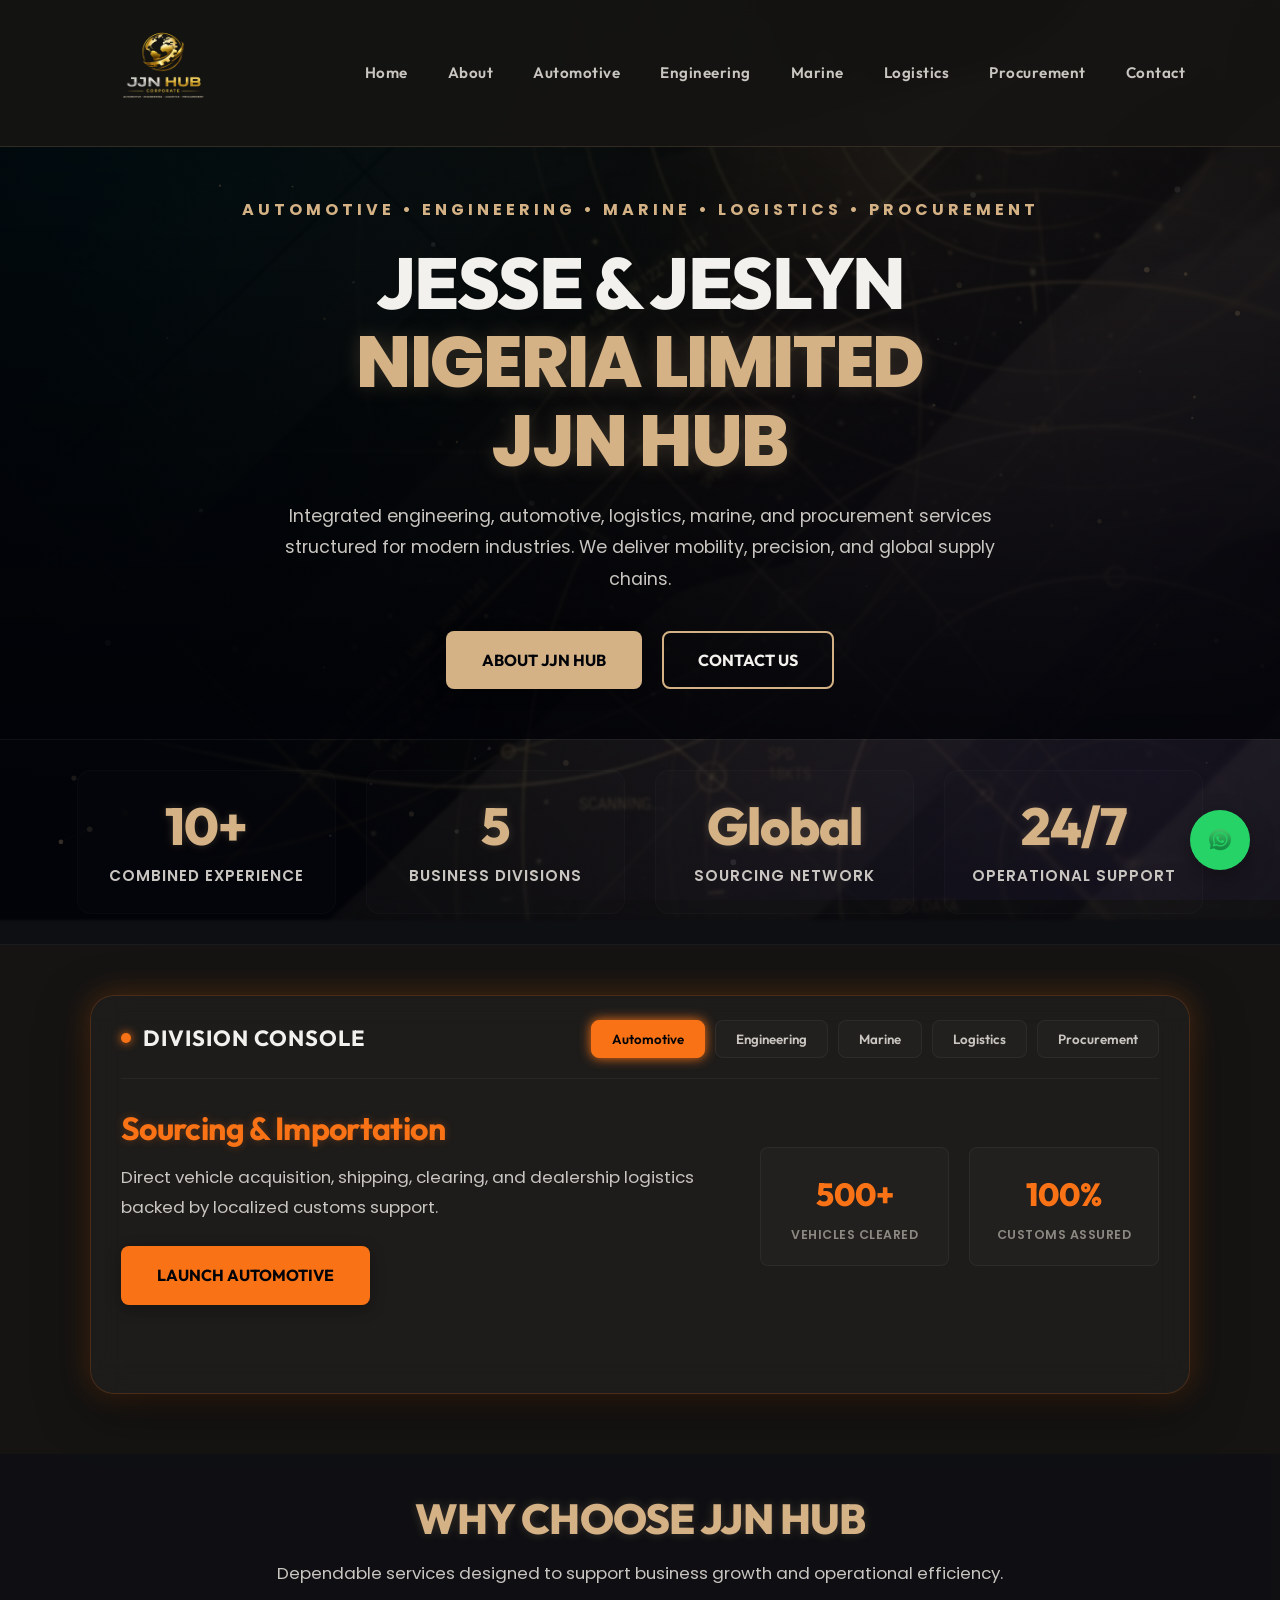
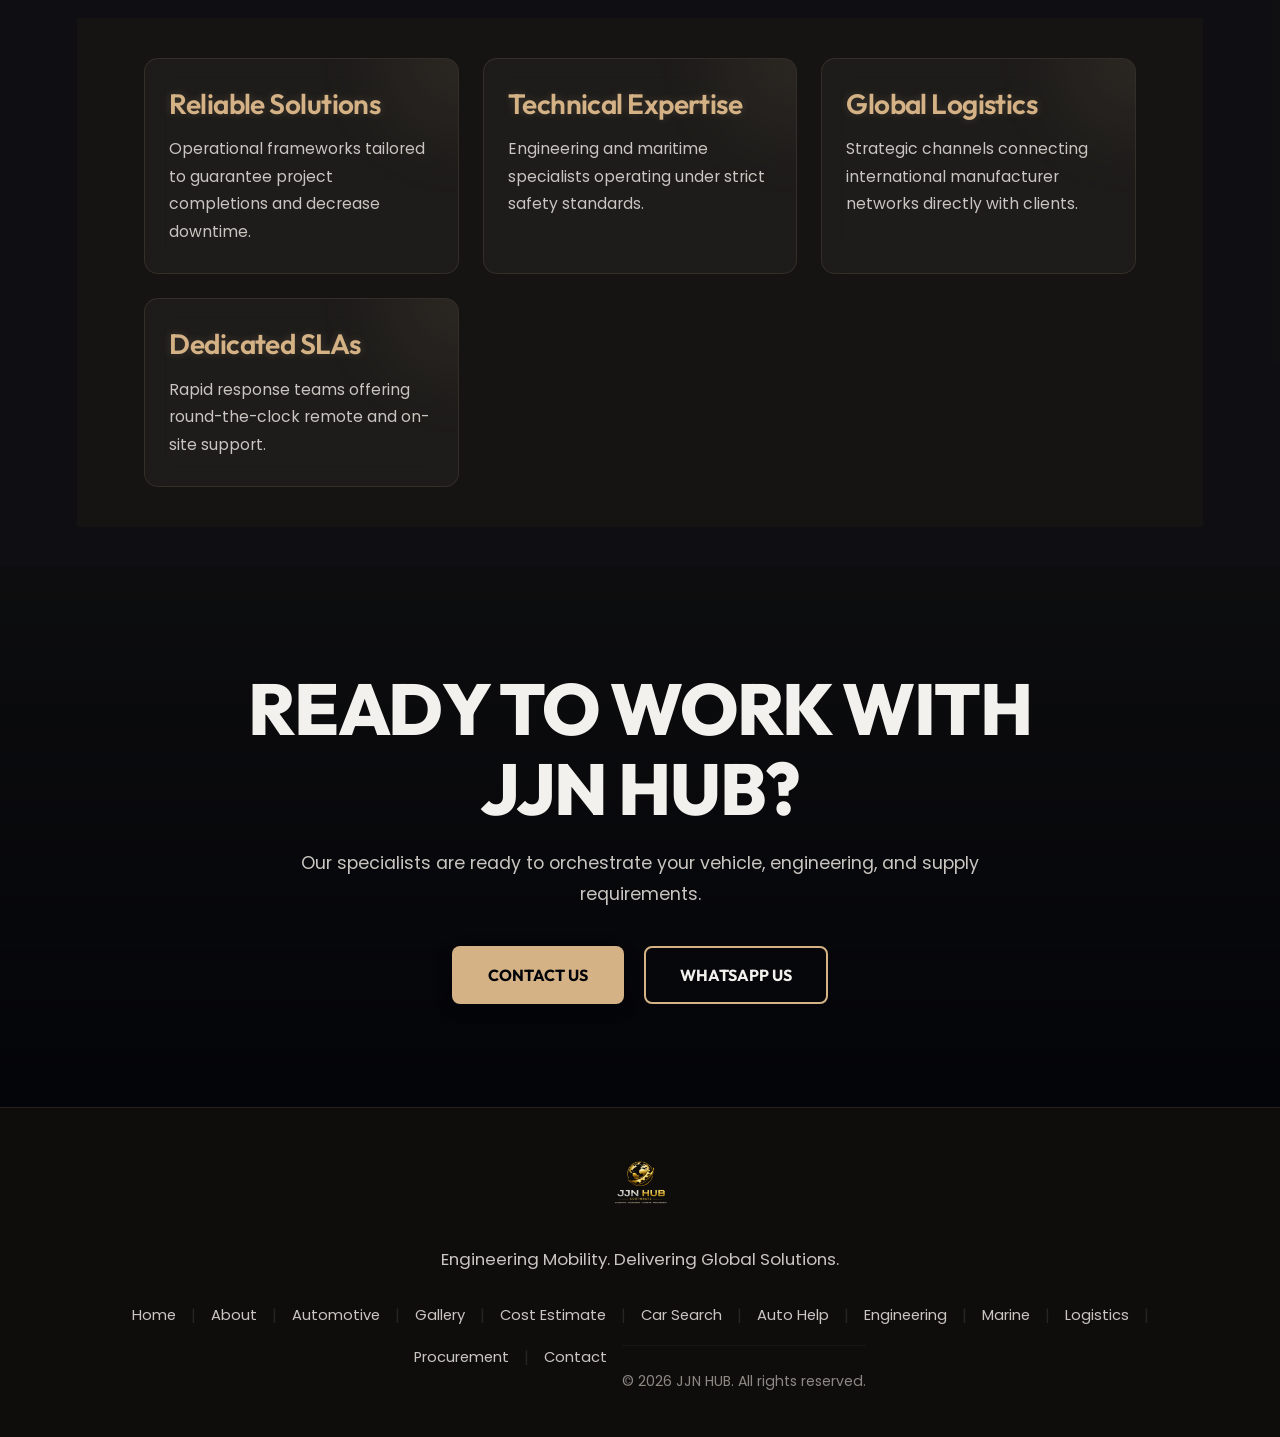
==== commit 32b5379e: "Complete JJN HUB website redesign with Luxury Greige theme, interactive logistics, and updated leade" ====
--- a/index.html
+++ b/index.html
@@ -1,216 +1,251 @@
 <!DOCTYPE html>
-<html>
-
+<html lang="en">
 <head>
-
-<meta charset="UTF-8">
-
-<meta
-name="viewport"
-content="width=device-width,initial-scale=1">
-
-<title>
-JJN HUB Corporate
-</title>
-
-<link
-rel="stylesheet"
-href="css/style.css">
-
-<link
-href="https://fonts.googleapis.com/css2?family=Poppins:wght@300;400;600;700;800&display=swap"
-rel="stylesheet">
-
+  <meta charset="UTF-8">
+  <meta name="viewport" content="width=device-width, initial-scale=1">
+  <title>JJN HUB | Engineering Mobility. Delivering Global Solutions.</title>
+  <link rel="stylesheet" href="css/style.css">
 </head>
-<a
-href="https://wa.me/2348071769373"
-
-class="whatsapp-chat"
-
-target="_blank">
-
-<img
-
-src="assets/whatsapp.png"
-
-alt="WhatsApp">
-
-</a>
-
 <body class="index">
-
-<header class="navbar">
-
-<div class="logo">
-
-<a href="index.html">
-
-<img
-src="assets/logo.png"
-alt="JJN HUB Logo"
-class="logo-img">
-
-</a>
-
-</div>
-
-<nav>
-
-<a href="index.html">Home</a>
-
-<a href="about.html">About</a>
-
-<a href="automotive.html">Automotive</a>
-
-<a href="engineering.html">Engineering</a>
-
-<a href="logistics.html">Logistics</a>
-
-<a href="marine-services.html">Marine</a>
-
-<a href="procurement.html">Procurement</a>
-
-<a href="contact.html">Contact</a>
-
-</nav>
-
-</header>
-
-
-<section class="hero">
-
-<div class="hero-overlay">
-
-<h1>
-<span>
-JESSE & JESLYN NIGERIA LIMITED (JJN)
-</h1>
-<span>
-</span>
-ENGINEERING MOBILITY.
-
-</span>
-
-</h1>
-
-<span>
-
-DELIVERING GLOBAL SOLUTIONS.
-
-</span>
-
-</h1>
-
-<p class="hero-services">
-
-AUTOMOTIVE • ENGINEERING • MARINE • LOGISTICS • PROCUREMENT
-
-</p>
-
-<p class="hero-text">
-
-JJN HUB delivers car sales,
-marine engineering,
-procurement,
-technical services
-and logistics solutions focused on reliability,
-operational excellence
-and long-term growth.
-
-From vehicle sourcing
-to industrial support,
-we provide trusted solutions
-that move businesses forward.
-
-</p>
-<div class="hero-buttons">
-
-<a
-href="about.html"
-class="gold-btn">
-
-ABOUT JJN HUB
-
-</a>
-
-<a
-href="contact.html"
-class="outline-btn">
-
-CONTACT US
-
-</a>
-
-</div>
-
-</div>
-
-</section>
-
-
-<section class="cards">
-
-<div class="card">
-
-<h2>
-Automotive
-</h2>
-
-<p>
-
-Vehicle sourcing,
-inspection,
-importation
-and dealership operations.
-
-</p>
-
-</div>
-
-
-<div class="card">
-
-<h2>
-Engineering
-</h2>
-
-<p>
-
-Marine systems,
-technical capability,
-maintenance support
-and industrial solutions.
-
-</p>
-
-</div>
-
-
-<div class="card">
-
-<h2>
-Global Logistics
-</h2>
-
-<p>
-
-Freight coordination,
-procurement,
-shipping support
-and supply chain execution.
-
-</p>
-
-</div>
-
-</section>
-
-<footer>
-
-© JJN HUB 2026
-
-</footer>
-
+  <!-- Interactive Star-Particle Background Canvas -->
+  <canvas id="bg-canvas" class="bg-canvas"></canvas>
+
+  <!-- Navbar -->
+  <header class="navbar">
+    <div class="logo">
+      <a href="index.html">
+        <img src="assets/logo.png" alt="JJN HUB Logo" class="logo-img">
+      </a>
+    </div>
+    <button class="menu-toggle" onclick="toggleMenu()" type="button">☰</button>
+    <nav id="mobileMenu">
+      <a href="index.html">Home</a>
+      <a href="about.html">About</a>
+      <a href="automotive.html">Automotive</a>
+      <a href="engineering.html">Engineering</a>
+      <a href="marine-services.html">Marine</a>
+      <a href="logistics.html">Logistics</a>
+      <a href="procurement.html">Procurement</a>
+      <a href="contact.html">Contact</a>
+    </nav>
+  </header>
+
+  <!-- Hero Section -->
+  <section class="hero">
+    <div class="hero-overlay">
+      <p class="hero-services">AUTOMOTIVE • ENGINEERING • MARINE • LOGISTICS • PROCUREMENT</p>
+      <h1>JESSE & JESLYN <span>NIGERIA LIMITED</span> <span class="hub-name">JJN HUB</span></h1>
+      <p class="hero-text">
+        Integrated engineering, automotive, logistics, marine, and procurement services structured for modern industries. We deliver mobility, precision, and global supply chains.
+      </p>
+      <div class="hero-buttons">
+        <a href="about.html" class="gold-btn">ABOUT JJN HUB</a>
+        <a href="contact.html" class="outline-btn">CONTACT US</a>
+      </div>
+    </div>
+  </section>
+
+  <!-- Stats Section -->
+  <section class="stats-section reveal-on-scroll">
+    <div class="stat-box">
+      <h2>10+</h2>
+      <p>Combined Experience</p>
+    </div>
+    <div class="stat-box">
+      <h2>5</h2>
+      <p>Business Divisions</p>
+    </div>
+    <div class="stat-box">
+      <h2>Global</h2>
+      <p>Sourcing Network</p>
+    </div>
+    <div class="stat-box">
+      <h2>24/7</h2>
+      <p>Operational Support</p>
+    </div>
+  </section>
+
+  <!-- Interactive Morph Console Section (Total Upgrade of service grid) -->
+  <section class="reveal-on-scroll" style="padding: 20px 6%;">
+    <div id="morphing-container" class="morphing-console theme-automotive">
+      <div class="console-header">
+        <div class="console-title">
+          <span class="console-dot"></span>
+          <h2>Division Console</h2>
+        </div>
+        <div class="console-tabs">
+          <button class="morph-tab-btn active" onclick="morphIndexTab('automotive', this)">Automotive</button>
+          <button class="morph-tab-btn" onclick="morphIndexTab('engineering', this)">Engineering</button>
+          <button class="morph-tab-btn" onclick="morphIndexTab('marine', this)">Marine</button>
+          <button class="morph-tab-btn" onclick="morphIndexTab('logistics', this)">Logistics</button>
+          <button class="morph-tab-btn" onclick="morphIndexTab('procurement', this)">Procurement</button>
+        </div>
+      </div>
+      
+      <div class="console-panels-wrapper">
+        <!-- Automotive Panel -->
+        <div id="console-automotive" class="console-panel active">
+          <div class="panel-info">
+            <h3>Sourcing & Importation</h3>
+            <p>Direct vehicle acquisition, shipping, clearing, and dealership logistics backed by localized customs support.</p>
+            <a href="automotive.html" class="gold-btn">LAUNCH AUTOMOTIVE</a>
+          </div>
+          <div class="panel-metrics">
+            <div class="metric-card">
+              <div class="metric-num">500+</div>
+              <div class="metric-txt">Vehicles Cleared</div>
+            </div>
+            <div class="metric-card">
+              <div class="metric-num">100%</div>
+              <div class="metric-txt">Customs Assured</div>
+            </div>
+          </div>
+        </div>
+        
+        <!-- Engineering Panel -->
+        <div id="console-engineering" class="console-panel">
+          <div class="panel-info">
+            <h3>Industrial Engineering</h3>
+            <p>Electrical layouts, motor controls, safety calibrations, and plant maintenance operations.</p>
+            <a href="engineering.html" class="gold-btn">LAUNCH ENGINEERING</a>
+          </div>
+          <div class="panel-metrics">
+            <div class="metric-card">
+              <div class="metric-num">120+</div>
+              <div class="metric-txt">Plants Tuned</div>
+            </div>
+            <div class="metric-card">
+              <div class="metric-num">24/7</div>
+              <div class="metric-txt">Technical SLA</div>
+            </div>
+          </div>
+        </div>
+        
+        <!-- Marine Panel -->
+        <div id="console-marine" class="console-panel">
+          <div class="panel-info">
+            <h3>Vessel Infrastructure</h3>
+            <p>Testing power distribution systems, switchboard installations, navigation calibration, and emergency maritime fixes.</p>
+            <a href="marine-services.html" class="gold-btn">LAUNCH MARINE</a>
+          </div>
+          <div class="panel-metrics">
+            <div class="metric-card">
+              <div class="metric-num">45+</div>
+              <div class="metric-txt">Vessels Maintained</div>
+            </div>
+            <div class="metric-card">
+              <div class="metric-num">ClassA</div>
+              <div class="metric-txt">Compliance</div>
+            </div>
+          </div>
+        </div>
+        
+        <!-- Logistics Panel -->
+        <div id="console-logistics" class="console-panel">
+          <div class="panel-info">
+            <h3>Express Freight Chains</h3>
+            <p>Multimodal global freight shipping, port handling coordination, and domestic delivery logistics.</p>
+            <a href="logistics.html" class="gold-btn">LAUNCH LOGISTICS</a>
+          </div>
+          <div class="panel-metrics">
+            <div class="metric-card">
+              <div class="metric-num">15+</div>
+              <div class="metric-txt">Partner Ports</div>
+            </div>
+            <div class="metric-card">
+              <div class="metric-num">Fast</div>
+              <div class="metric-txt">Transit SLA</div>
+            </div>
+          </div>
+        </div>
+        
+        <!-- Procurement Panel -->
+        <div id="console-procurement" class="console-panel">
+          <div class="panel-info">
+            <h3>Strategic Sourcing</h3>
+            <p>Industrial hardware supplies, corporate logistics support, and global manufacturer direct relationships.</p>
+            <a href="procurement.html" class="gold-btn">LAUNCH PROCUREMENT</a>
+          </div>
+          <div class="panel-metrics">
+            <div class="metric-card">
+              <div class="metric-num">1,000+</div>
+              <div class="metric-txt">Items Procured</div>
+            </div>
+            <div class="metric-card">
+              <div class="metric-num">Zero</div>
+              <div class="metric-txt">Supply Failures</div>
+            </div>
+          </div>
+        </div>
+      </div>
+    </div>
+  </section>
+
+  <!-- Why Choose JJN HUB Section -->
+  <section class="why-section reveal-on-scroll">
+    <div class="section-title">
+      <h2>WHY CHOOSE JJN HUB</h2>
+      <p>Dependable services designed to support business growth and operational efficiency.</p>
+    </div>
+    <div class="cards">
+      <div class="card tilt-card">
+        <h2>Reliable Solutions</h2>
+        <p>Operational frameworks tailored to guarantee project completions and decrease downtime.</p>
+      </div>
+      <div class="card tilt-card">
+        <h2>Technical Expertise</h2>
+        <p>Engineering and maritime specialists operating under strict safety standards.</p>
+      </div>
+      <div class="card tilt-card">
+        <h2>Global Logistics</h2>
+        <p>Strategic channels connecting international manufacturer networks directly with clients.</p>
+      </div>
+      <div class="card tilt-card">
+        <h2>Dedicated SLAs</h2>
+        <p>Rapid response teams offering round-the-clock remote and on-site support.</p>
+      </div>
+    </div>
+  </section>
+
+  <!-- Bottom CTA Section -->
+  <section class="hero reveal-on-scroll">
+    <div class="hero-overlay">
+      <h1>READY TO WORK WITH JJN HUB?</h1>
+      <p class="hero-text">Our specialists are ready to orchestrate your vehicle, engineering, and supply requirements.</p>
+      <div class="hero-buttons">
+        <a href="contact.html" class="gold-btn">CONTACT US</a>
+        <a href="https://wa.me/2348071769373" target="_blank" class="outline-btn">WHATSAPP US</a>
+      </div>
+    </div>
+  </section>
+
+  <!-- Footer -->
+  <footer class="site-footer">
+    <div class="footer-top">
+      <img src="assets/logo.png" alt="JJN HUB Logo" class="footer-logo-img">
+      <p class="footer-tagline">Engineering Mobility. Delivering Global Solutions.</p>
+    </div>
+    <div class="footer-nav">
+      <a href="index.html">Home</a> <span>|</span>
+      <a href="about.html">About</a> <span>|</span>
+      <a href="automotive.html">Automotive</a> <span>|</span>
+      <a href="gallery.html">Gallery</a> <span>|</span>
+      <a href="cost-estimation.html">Cost Estimate</a> <span>|</span>
+      <a href="car-search.html">Car Search</a> <span>|</span>
+      <a href="auto-help.html">Auto Help</a> <span>|</span>
+      <a href="engineering.html">Engineering</a> <span>|</span>
+      <a href="marine-services.html">Marine</a> <span>|</span>
+      <a href="logistics.html">Logistics</a> <span>|</span>
+      <a href="procurement.html">Procurement</a> <span>|</span>
+      <a href="contact.html">Contact</a>
+      <div class="footer-bottom">&copy; 2026 JJN HUB. All rights reserved.</div>
+    </div>
+  </footer>
+
+  <a href="https://wa.me/2348071769373" class="whatsapp-chat" target="_blank">
+    <img src="assets/whatsapp.png" alt="WhatsApp">
+  </a>
+
+  <script src="js/script.js"></script>
 </body>
-
-</html>+</html>
--- a/css/style.css
+++ b/css/style.css
@@ -1,1701 +1,2832 @@
-*{
-margin:0;
-padding:0;
-box-sizing:border-box;
-font-family:'Poppins',Arial,sans-serif;
-}
-
-body{
-
-background:#050505;
-
-color:white;
-
-overflow-x:hidden;
-
-}
-
-
-/* NAVBAR */
-
-.navbar{
-
-padding:10px 6%;
-
-background:rgba(0,0,0,.85);
-
-display:flex;
-
-justify-content:space-between;
-
-align-items:center;
-
-flex-wrap:wrap;
-
-position:sticky;
-
-top:0;
-
-backdrop-filter:blur(12px);
-
-z-index:1000;
-
-border-bottom:1px solid rgba(212,160,23,.2);
-
-}
-
-
-.logo-img{
-
-width:200px;
-
-height:auto;
-
-}
-
-
-nav a{
-
-color:white;
-
-margin:12px;
-
-text-decoration:none;
-
-font-weight:600;
-
-transition:.3s;
-
-letter-spacing:.5px;
-
-}
-
-
-nav a:hover{
-
-color:#d4a017;
-
-}
-
-
-/* HERO */
-
-.hero{
-
-height:70vh;
-
-padding:10px;
-
-display:flex;
-
-justify-content:center;
-
-align-items:center;
-
-text-align:center;
-
-padding:10px;
-
-background-size:cover;
-
-background-position:center;
-
-position:relative;
-
-}
-
-
-.hero-overlay{
-
-max-width:1000px;
-
-}
-
-
-.hero h1{
-
-font-size:72px;
-
-font-weight:800;
-
-line-height:1.1;
-
-margin-bottom:10px;
-
-}
-
-
-.hero h1 span{
-
-display:block;
-
-color:#d4a017;
-
-}
-
-
-.hero-services{
-
-color:#d4a017;
-
-font-size:20px;
-
-font-weight:600;
-
-letter-spacing:2px;
-
-margin-bottom:25px;
-
-}
-
-
-.hero-text{
-
-font-size:20px;
-
-line-height:1.9;
-
-color:#dddddd;
-
-max-width:800px;
-
-margin:auto;
-
-margin-bottom:35px;
-
-}
-
-
-.hero-buttons{
-
-display:flex;
-
-justify-content:center;
-
-gap:20px;
-
-flex-wrap:wrap;
-
-}
-
-
-.gold-btn{
-
-background:#d4a017;
-
-padding:16px 28px;
-
-border-radius:8px;
-
-text-decoration:none;
-
-font-weight:700;
-
-color:black;
-
-transition:.3s;
-
-}
-
-
-.gold-btn:hover{
-
-transform:translateY(-4px);
-
-}
-
-
-.outline-btn{
-
-border:2px solid #d4a017;
-
-padding:16px 28px;
-
-border-radius:8px;
-
-text-decoration:none;
-
-color:white;
-
-font-weight:700;
-
-transition:.3s;
-
-}
-
-
-.outline-btn:hover{
-
-background:#d4a017;
-
-color:black;
-
-}
-
-
-/* CARDS */
-
-.cards{
-
-display:grid;
-
-grid-template-columns:
-
-repeat(auto-fit,minmax(280px,1fr));
-
-gap:30px;
-
-padding:90px 6%;
-
-background:#0b0b0b;
-
-}
-
-
-.card{
-
-background:
-
-rgba(255,255,255,.05);
-
-padding:40px;
-
-border-radius:18px;
-
-backdrop-filter:blur(10px);
-
-transition:.3s;
-
-border:
-
-1px solid
-
-rgba(212,160,23,.12);
-
-}
-
-
-.card:hover{
-
-transform:
-
-translateY(-10px);
-
-}
-
-
-.card h2{
-
-font-size:30px;
-
-margin-bottom:20px;
-
-color:#d4a017;
-
-}
-
-
-.card p{
-
-line-height:1.8;
-
-color:#d5d5d5;
-
-}
-
+/* -------------------------------------------------------------
+ * JJN HUB - IMMERSIVE VISUAL DESIGN SYSTEM
+ * Obsidian Dark & Neon Glow Themes
+ * ------------------------------------------------------------- */
+
+@import url('https://fonts.googleapis.com/css2?family=Outfit:wght@300;400;500;600;700;800&family=Poppins:wght@300;400;500;600;700&display=swap');
+
+:root {
+  /* Greige Dark Color Scheme */
+  --bg-primary: #151413;
+  --bg-secondary: #201f1e;
+  --bg-card: rgba(32, 31, 30, 0.75);
+  --panel-border: rgba(255, 255, 255, 0.05);
+  
+  /* Font System */
+  --font-heading: 'Outfit', sans-serif;
+  --font-body: 'Poppins', sans-serif;
+  
+  /* Luxury Font Colors */
+  --text-primary: #f3f1ee;
+  --text-secondary: #c9c5c0;
+  --text-muted: #8c8882;
+  
+  /* Transition metrics */
+  --transition-normal: 0.4s cubic-bezier(0.25, 1, 0.5, 1);
+  --transition-fast: 0.2s ease;
+  --border-radius-sm: 8px;
+  --border-radius-md: 14px;
+  --border-radius-lg: 24px;
+
+  /* Default Neon Accent (Champagne Gold Theme) */
+  --neon: #d4b285;
+  --neon-glow: rgba(212, 178, 133, 0.22);
+  --neon-soft: rgba(212, 178, 133, 0.05);
+  --neon-border: rgba(212, 178, 133, 0.12);
+}
+
+/* Division Color Bindings */
+.theme-automotive {
+  --neon: #f97316; /* Flame Orange */
+  --neon-glow: rgba(249, 115, 22, 0.3);
+  --neon-soft: rgba(249, 115, 22, 0.08);
+  --neon-border: rgba(249, 115, 22, 0.2);
+}
+
+.theme-engineering {
+  --neon: #06b6d4; /* Electric Cyan */
+  --neon-glow: rgba(6, 182, 212, 0.3);
+  --neon-soft: rgba(6, 182, 212, 0.08);
+  --neon-border: rgba(6, 182, 212, 0.2);
+}
+
+.theme-marine {
+  --neon: #0d9488; /* Ocean Teal */
+  --neon-glow: rgba(13, 148, 136, 0.3);
+  --neon-soft: rgba(13, 148, 136, 0.08);
+  --neon-border: rgba(13, 148, 136, 0.2);
+}
+
+.theme-logistics {
+  --neon: #10b981; /* Emerald Green */
+  --neon-glow: rgba(16, 185, 129, 0.3);
+  --neon-soft: rgba(16, 185, 129, 0.08);
+  --neon-border: rgba(16, 185, 129, 0.2);
+}
+
+.theme-procurement {
+  --neon: #8b5cf6; /* Royal Purple */
+  --neon-glow: rgba(139, 92, 246, 0.3);
+  --neon-soft: rgba(139, 92, 246, 0.08);
+  --neon-border: rgba(139, 92, 246, 0.2);
+}
+
+/* Reset & Base Layout */
+* {
+  margin: 0;
+  padding: 0;
+  box-sizing: border-box;
+  font-family: var(--font-body);
+}
+
+body {
+  background-color: transparent;
+  color: var(--text-primary);
+  overflow-x: hidden;
+  line-height: 1.65;
+}
+
+html {
+  background: var(--bg-primary);
+  min-height: 100%;
+}
+
+html::before {
+  display: none;
+}
+
+/* Background Slideshow Layers */
+.bg-slideshow-layer {
+  position: fixed;
+  top: -20px;
+  left: -20px;
+  width: calc(100vw + 40px);
+  height: calc(100vh + 40px);
+  z-index: -4;
+  background-size: cover;
+  background-position: center;
+  background-repeat: no-repeat;
+  transition: opacity 2s ease-in-out;
+  pointer-events: none;
+  filter: blur(1.5px) brightness(0.35) contrast(1.1);
+}
+
+/* Ambient Glows Layer */
+.bg-glow-overlay {
+  position: fixed;
+  top: 0;
+  left: 0;
+  width: 100vw;
+  height: 100vh;
+  z-index: -3;
+  background-image: 
+    radial-gradient(circle at 10% 15%, rgba(6, 182, 212, 0.1) 0%, transparent 50%),
+    radial-gradient(circle at 90% 85%, rgba(139, 92, 246, 0.1) 0%, transparent 50%),
+    radial-gradient(circle at 50% 50%, rgba(212, 160, 23, 0.04) 0%, transparent 70%);
+  pointer-events: none;
+}
+
+/* Star Particle Canvas Layer */
+.bg-canvas {
+  position: fixed;
+  top: 0;
+  left: 0;
+  width: 100vw;
+  height: 100vh;
+  z-index: -2;
+  pointer-events: none;
+  background: transparent;
+}
+
+/* Scrollbar customization */
+::-webkit-scrollbar {
+  width: 8px;
+}
+::-webkit-scrollbar-track {
+  background: var(--bg-primary);
+}
+::-webkit-scrollbar-thumb {
+  background: #151a30;
+  border-radius: var(--border-radius-sm);
+}
+::-webkit-scrollbar-thumb:hover {
+  background: var(--neon);
+}
+
+/* Typography elements */
+h1, h2, h3, h4, h5, h6 {
+  font-family: var(--font-heading);
+  letter-spacing: -0.02em;
+  font-weight: 700;
+  line-height: 1.2;
+}
+
+/* SCROLL REVEAL SYSTEM */
+.reveal-on-scroll {
+  opacity: 0;
+  transform: translateY(30px) scale(0.98);
+  transition: opacity 0.8s cubic-bezier(0.25, 1, 0.5, 1), transform 0.8s cubic-bezier(0.25, 1, 0.5, 1);
+}
+
+.reveal-on-scroll.revealed {
+  opacity: 1;
+  transform: translateY(0) scale(1);
+}
+
+/* 3D TILT CARDS */
+.tilt-card {
+  transform-style: preserve-3d;
+  transition: transform 0.15s ease-out, border-color var(--transition-fast), box-shadow var(--transition-fast);
+}
+
+/* WHATSAPP FLOAT */
+.whatsapp-chat {
+  position: fixed;
+  bottom: 30px;
+  right: 30px;
+  z-index: 9999;
+  width: 60px;
+  height: 60px;
+  background: #25D366;
+  border-radius: 50%;
+  display: flex;
+  justify-content: center;
+  align-items: center;
+  box-shadow: 0 8px 24px rgba(0, 0, 0, 0.35);
+  transition: transform var(--transition-fast);
+}
+
+.whatsapp-chat:hover {
+  transform: scale(1.1) rotate(5deg);
+}
+
+.whatsapp-chat img {
+  width: 32px;
+  height: 32px;
+}
+
+/* NAVIGATION HEADER */
+.navbar {
+  padding: 12px 6%;
+  background: rgba(21, 20, 19, 0.92);
+  backdrop-filter: blur(8px);
+  -webkit-backdrop-filter: blur(8px);
+  display: flex;
+  justify-content: space-between;
+  align-items: center;
+  position: sticky;
+  top: 0;
+  z-index: 1000;
+  border-bottom: 1px solid rgba(212, 178, 133, 0.15);
+}
+
+.logo-img {
+  width: 170px;
+  height: auto;
+}
+
+nav a {
+  color: var(--text-secondary);
+  margin: 0 18px;
+  text-decoration: none;
+  font-weight: 600;
+  font-size: 0.95rem;
+  letter-spacing: 0.5px;
+  position: relative;
+  padding: 6px 0;
+  transition: color var(--transition-fast);
+  font-family: var(--font-heading);
+}
+
+nav a:hover {
+  color: var(--neon);
+}
+
+nav a::after {
+  content: '';
+  position: absolute;
+  bottom: 0;
+  left: 0;
+  width: 0;
+  height: 2px;
+  background-color: var(--neon);
+  transition: width var(--transition-fast);
+  box-shadow: 0 0 8px var(--neon);
+}
+
+nav a:hover::after {
+  width: 100%;
+}
+
+.menu-toggle {
+  display: none;
+  background: transparent;
+  border: none;
+  color: var(--text-primary);
+  font-size: 28px;
+  cursor: pointer;
+}
+
+/* HERO PORTAL (Index / Main Page) */
+.hero {
+  min-height: 60vh;
+  padding: 50px 24px;
+  display: flex;
+  justify-content: center;
+  align-items: center;
+  text-align: center;
+  position: relative;
+  background-size: cover;
+  background-position: center;
+}
+
+.hero::before {
+  content: '';
+  position: absolute;
+  top: 0;
+  left: 0;
+  right: 0;
+  bottom: 0;
+  background: linear-gradient(180deg, rgba(2, 3, 8, 0.4) 0%, rgba(2, 3, 8, 0.9) 100%);
+  z-index: 1;
+}
+
+.hero-overlay {
+  max-width: 900px;
+  position: relative;
+  z-index: 2;
+  display: flex;
+  flex-direction: column;
+  align-items: center;
+  gap: 20px;
+}
+
+.hero h1 {
+  font-size: 72px;
+  font-weight: 800;
+  line-height: 1.1;
+  text-transform: uppercase;
+}
+
+.hero h1 span {
+  display: block;
+  color: var(--neon);
+  text-shadow: 0 0 20px var(--neon-glow);
+}
+
+.hero-services {
+  color: var(--neon);
+  font-size: 16px;
+  font-weight: 700;
+  letter-spacing: 4px;
+  text-transform: uppercase;
+}
+
+.hero-text {
+  max-width: 750px;
+  font-size: 1.1rem;
+  line-height: 1.8;
+  color: var(--text-secondary);
+}
+
+.hero-buttons {
+  display: flex;
+  justify-content: center;
+  gap: 20px;
+  flex-wrap: wrap;
+  margin-top: 15px;
+}
+
+/* BUTTONS SYSTEM */
+.gold-btn {
+  background-color: var(--neon);
+  color: #020308;
+  font-weight: 700;
+  font-family: var(--font-heading);
+  border: none;
+  padding: 16px 36px;
+  border-radius: var(--border-radius-sm);
+  text-decoration: none;
+  cursor: pointer;
+  display: inline-flex;
+  align-items: center;
+  justify-content: center;
+  transition: transform var(--transition-fast), background-color var(--transition-fast), box-shadow var(--transition-fast);
+  box-shadow: 0 4px 15px rgba(0,0,0,0.25);
+}
+
+.gold-btn:hover {
+  background-color: var(--text-primary);
+  transform: translateY(-3px) scale(1.03);
+  box-shadow: 0 6px 20px var(--neon-glow);
+}
+
+.outline-btn {
+  border: 2px solid var(--neon);
+  background: transparent;
+  padding: 14px 34px;
+  border-radius: var(--border-radius-sm);
+  text-decoration: none;
+  color: var(--text-primary);
+  font-weight: 700;
+  font-family: var(--font-heading);
+  display: inline-flex;
+  align-items: center;
+  justify-content: center;
+  transition: all var(--transition-fast);
+}
+
+.outline-btn:hover {
+  background-color: var(--neon);
+  color: #020308;
+  transform: translateY(-3px) scale(1.03);
+  box-shadow: 0 6px 20px var(--neon-glow);
+}
+
+.active-btn {
+  background-color: var(--neon) !important;
+  color: #020308 !important;
+  font-weight: 700;
+}
+
+/* STATS MATRIX */
+.stats-section {
+  display: grid;
+  grid-template-columns: repeat(auto-fit, minmax(200px, 1fr));
+  gap: 30px;
+  padding: 30px 6%;
+  background: rgba(5, 8, 22, 0.4);
+  border-top: 1px solid var(--panel-border);
+  border-bottom: 1px solid var(--panel-border);
+}
+
+.stat-box {
+  text-align: center;
+  padding: 24px;
+  border-radius: var(--border-radius-md);
+  background: rgba(255, 255, 255, 0.01);
+  border: 1px solid rgba(255, 255, 255, 0.02);
+}
+
+.stat-box h2 {
+  font-size: 52px;
+  color: var(--neon);
+  font-weight: 800;
+  margin-bottom: 6px;
+  text-shadow: 0 0 10px var(--neon-glow);
+}
+
+.stat-box p {
+  font-size: 0.95rem;
+  color: var(--text-secondary);
+  font-weight: 600;
+  text-transform: uppercase;
+  letter-spacing: 1px;
+}
+
+/* HIGH-IMPACT NEON GLASS CARDS */
+.cards {
+  display: grid;
+  grid-template-columns: repeat(auto-fit, minmax(300px, 1fr));
+  gap: 24px;
+  padding: 40px 6%;
+  background: var(--bg-primary);
+}
+
+.card {
+  background: var(--bg-card);
+  padding: 28px 24px;
+  border-radius: var(--border-radius-md);
+  border: 1px solid var(--neon-border);
+  backdrop-filter: blur(12px);
+  -webkit-backdrop-filter: blur(12px);
+  box-shadow: var(--shadow-glow);
+  display: flex;
+  flex-direction: column;
+  gap: 15px;
+  position: relative;
+  overflow: hidden;
+}
+
+/* Glowing background highlight on cards */
+.card::before {
+  content: '';
+  position: absolute;
+  top: -50px;
+  right: -50px;
+  width: 100px;
+  height: 100px;
+  background: var(--neon);
+  filter: blur(50px);
+  opacity: 0.15;
+  pointer-events: none;
+  transition: opacity var(--transition-normal);
+}
+
+.card:hover::before {
+  opacity: 0.3;
+}
+
+.card:hover {
+  border-color: var(--neon);
+  box-shadow: 0 12px 40px var(--neon-soft);
+}
+
+.card h2 {
+  font-size: 28px;
+  color: var(--neon);
+  font-weight: 600;
+  text-shadow: 0 0 8px var(--neon-glow);
+}
+
+.card p {
+  line-height: 1.75;
+  color: var(--text-secondary);
+  font-size: 0.98rem;
+}
+
+/* IMMERSIVE TAB CONSOLE (MORPH CONSOLE ON INDEX) */
+.morphing-console {
+  max-width: 1100px;
+  margin: 30px auto 40px auto;
+  padding: 24px 30px;
+  background: var(--bg-card);
+  border-radius: var(--border-radius-lg);
+  border: 1px solid var(--neon-border);
+  backdrop-filter: blur(16px);
+  -webkit-backdrop-filter: blur(16px);
+  box-shadow: 0 15px 50px rgba(0,0,0,0.5), 0 0 30px var(--neon-glow);
+  transition: border-color var(--transition-normal), box-shadow var(--transition-normal);
+}
+
+.console-header {
+  display: flex;
+  justify-content: space-between;
+  align-items: center;
+  margin-bottom: 30px;
+  border-bottom: 1px solid var(--panel-border);
+  padding-bottom: 20px;
+}
+
+.console-title {
+  display: flex;
+  align-items: center;
+  gap: 12px;
+}
+
+.console-dot {
+  width: 10px;
+  height: 10px;
+  border-radius: 50%;
+  background-color: var(--neon);
+  box-shadow: 0 0 10px var(--neon);
+}
+
+.console-title h2 {
+  font-size: 22px;
+  text-transform: uppercase;
+  letter-spacing: 1px;
+}
+
+.console-tabs {
+  display: flex;
+  gap: 10px;
+  flex-wrap: wrap;
+}
+
+.morph-tab-btn {
+  background: rgba(255,255,255,0.02);
+  border: 1px solid var(--panel-border);
+  color: var(--text-secondary);
+  padding: 10px 20px;
+  border-radius: var(--border-radius-sm);
+  cursor: pointer;
+  font-weight: 600;
+  font-family: var(--font-heading);
+  transition: all var(--transition-fast);
+}
+
+.morph-tab-btn:hover {
+  border-color: var(--neon);
+  color: var(--text-primary);
+  background: var(--neon-soft);
+}
+
+.morph-tab-btn.active {
+  background: var(--neon);
+  color: #020308;
+  border-color: var(--neon);
+  box-shadow: 0 0 12px var(--neon);
+}
+
+/* Console panels slider */
+.console-panels-wrapper {
+  position: relative;
+  min-height: 260px;
+}
+
+.console-panel {
+  display: none;
+  animation: panelSlide 0.5s cubic-bezier(0.25, 1, 0.5, 1) forwards;
+}
+
+.console-panel.active {
+  display: grid;
+  grid-template-columns: 1.2fr 0.8fr;
+  gap: 40px;
+  align-items: center;
+}
+
+@keyframes panelSlide {
+  from { opacity: 0; transform: translateX(20px); }
+  to { opacity: 1; transform: translateX(0); }
+}
+
+.panel-info h3 {
+  font-size: 32px;
+  color: var(--neon);
+  margin-bottom: 15px;
+  text-shadow: 0 0 8px var(--neon-glow);
+}
+
+.panel-info p {
+  color: var(--text-secondary);
+  font-size: 1.05rem;
+  line-height: 1.8;
+  margin-bottom: 24px;
+}
+
+.panel-metrics {
+  display: grid;
+  grid-template-columns: 1fr 1fr;
+  gap: 20px;
+}
+
+.metric-card {
+  background: rgba(255,255,255,0.02);
+  border: 1px solid var(--panel-border);
+  padding: 20px;
+  border-radius: var(--border-radius-sm);
+  text-align: center;
+  transition: border-color var(--transition-fast);
+}
+
+.metric-card:hover {
+  border-color: var(--neon);
+}
+
+.metric-num {
+  font-family: var(--font-heading);
+  font-size: 32px;
+  font-weight: 800;
+  color: var(--neon);
+  margin-bottom: 4px;
+}
+
+.metric-txt {
+  font-size: 0.78rem;
+  text-transform: uppercase;
+  color: var(--text-muted);
+  font-weight: 600;
+  letter-spacing: 0.5px;
+}
+
+@media (max-width: 768px) {
+  .console-panel.active {
+    grid-template-columns: 1fr;
+    gap: 30px;
+  }
+}
+
+/* SPLIT PANELS (Division pages) */
+.marine-panel, .logistics-panel, .procurement-panel, .engineering-panel {
+  display: grid;
+  grid-template-columns: 260px 380px 1fr;
+  gap: 30px;
+  padding: 40px 6%;
+  background: var(--bg-primary);
+  align-items: start;
+}
+
+.marine-menu, .logistics-menu, .procurement-menu, .engineering-menu {
+  display: flex;
+  flex-direction: column;
+  gap: 12px;
+}
+
+.marine-btn, .logistics-btn, .procurement-btn, .engineering-btn, .eng-btn {
+  background: rgba(10, 14, 28, 0.4);
+  color: var(--text-secondary);
+  border: 1px solid var(--neon-border);
+  padding: 18px 24px;
+  text-align: left;
+  cursor: pointer;
+  border-radius: var(--border-radius-sm);
+  font-size: 0.95rem;
+  font-weight: 500;
+  transition: all var(--transition-fast);
+}
+
+.marine-btn:hover, .logistics-btn:hover, .procurement-btn:hover, .engineering-btn:hover, .eng-btn:hover {
+  border-color: var(--neon);
+  color: var(--neon);
+  background: var(--neon-soft);
+}
+
+.active-marine, .active-logistics, .active-procurement, .active-engineering, .active-eng {
+  background: var(--neon) !important;
+  color: #020308 !important;
+  font-weight: 700;
+  border-color: var(--neon) !important;
+  box-shadow: 0 4px 15px var(--neon-glow);
+}
+
+.marine-image img, .logistics-image img, .procurement-image img, .engineering-image img {
+  width: 100%;
+  height: 420px;
+  object-fit: cover;
+  border-radius: var(--border-radius-md);
+  border: 1px solid var(--neon-border);
+  box-shadow: 0 10px 30px rgba(0,0,0,0.5);
+  transition: border-color var(--transition-normal);
+}
+
+.marine-image img:hover, .logistics-image img:hover, .procurement-image img:hover, .engineering-image img:hover {
+  border-color: var(--neon);
+}
+
+.marine-content, .logistics-content, .procurement-content, .engineering-content, .eng-content {
+  background: var(--bg-card);
+  padding: 40px;
+  border-radius: var(--border-radius-md);
+  border: 1px solid var(--neon-border);
+  min-height: 420px;
+  box-shadow: var(--shadow-glow);
+}
+
+.marine-description, .logistics-description, .procurement-description, .engineering-description {
+  display: none;
+  animation: fadeIn 0.4s ease;
+}
+
+.active-marine-content, .active-logistics-content, .active-procurement-content, .active-engineering-content, .active-content {
+  display: block;
+}
+
+.marine-description h2, .logistics-description h2, .procurement-description h2, .engineering-description h2 {
+  color: var(--neon);
+  margin-bottom: 22px;
+  font-size: 28px;
+  text-shadow: 0 0 8px var(--neon-glow);
+}
+
+.marine-description p, .logistics-description p, .procurement-description p, .engineering-description p {
+  line-height: 1.85;
+  color: var(--text-secondary);
+}
+
+/* AUTOMOTIVE TABS */
+.auto-buttons {
+  display: flex;
+  gap: 15px;
+  flex-wrap: wrap;
+  justify-content: center;
+  margin-top: 24px;
+}
+
+/* ESTIMATOR & FORMS SECTION */
+.estimate-section {
+  display: grid;
+  grid-template-columns: 1.1fr 0.9fr;
+  gap: 45px;
+  padding: 80px 6%;
+  background: var(--bg-primary);
+  align-items: start;
+}
+
+.estimate-card {
+  background: var(--bg-card);
+  padding: 45px;
+  border-radius: var(--border-radius-md);
+  border: 1px solid var(--neon-border);
+  box-shadow: var(--shadow-glow);
+}
+
+.estimate-card h2 {
+  color: var(--neon);
+  margin-bottom: 25px;
+  font-size: 32px;
+  text-shadow: 0 0 8px var(--neon-glow);
+}
+
+/* Live Estimate Results Wrapper */
+.estimator-results {
+  margin-top: 25px;
+  padding: 24px;
+  border-radius: var(--border-radius-sm);
+  background: rgba(2, 3, 8, 0.8);
+  border: 1px dashed var(--neon-border);
+  animation: fadeIn 0.3s ease;
+}
+
+.estimator-results h3 {
+  color: var(--neon);
+  font-size: 1.15rem;
+  margin-bottom: 16px;
+  text-transform: uppercase;
+}
+
+.result-row {
+  display: flex;
+  justify-content: space-between;
+  padding: 10px 0;
+  border-bottom: 1px solid rgba(255, 255, 255, 0.05);
+  font-size: 0.92rem;
+}
+
+.result-row:last-child {
+  border-bottom: none;
+  padding-bottom: 0;
+}
+
+.result-row.total {
+  font-weight: 700;
+  font-size: 1.25rem;
+  color: var(--text-primary);
+  border-top: 1px solid var(--neon-border);
+  padding-top: 16px;
+  margin-top: 6px;
+}
+
+.result-row.total span:last-child {
+  color: var(--neon);
+  text-shadow: 0 0 8px var(--neon-glow);
+}
+
+/* Custom form fields design */
+.estimate-form input, .estimate-form select, .estimate-form textarea {
+  width: 100%;
+  padding: 16px;
+  margin-bottom: 20px;
+  background: var(--input-bg);
+  border: 1px solid var(--input-border);
+  border-radius: var(--border-radius-sm);
+  color: var(--text-primary);
+  font-size: 15px;
+  outline: none;
+  transition: all var(--transition-fast);
+}
+
+.estimate-form input:focus, .estimate-form select:focus, .estimate-form textarea:focus {
+  border-color: var(--neon);
+  box-shadow: 0 0 12px var(--neon-glow);
+}
+
+.estimate-form textarea {
+  height: 150px;
+  resize: none;
+}
+
+.info-box {
+  background: rgba(10, 14, 28, 0.3);
+  padding: 30px;
+  border-radius: var(--border-radius-sm);
+  margin-bottom: 24px;
+  border-left: 3px solid var(--neon);
+  transition: transform var(--transition-fast);
+}
+
+.info-box:hover {
+  transform: translateX(6px);
+}
+
+.info-box h3 {
+  color: var(--neon);
+  margin-bottom: 10px;
+  font-size: 18px;
+}
+
+.info-box p {
+  font-size: 0.92rem;
+  line-height: 1.7;
+  color: var(--text-secondary);
+}
+
+/* CAR SEARCH / SEARCH GRID */
+.vehicle-grid, .gallery-grid {
+  display: grid;
+  grid-template-columns: repeat(auto-fit, minmax(290px, 1fr));
+  gap: 24px;
+  padding: 24px 0;
+}
+
+.car-card {
+  background: var(--bg-card);
+  padding: 24px;
+  border-radius: var(--border-radius-md);
+  border: 1px solid var(--neon-border);
+  transition: all var(--transition-normal);
+  text-align: center;
+}
+
+.car-card:hover {
+  border-color: var(--neon);
+  box-shadow: 0 12px 30px var(--neon-soft);
+}
+
+.car-card img {
+  width: 100%;
+  height: 200px;
+  object-fit: cover;
+  border-radius: var(--border-radius-sm);
+  margin-bottom: 16px;
+}
+
+.car-card h3 {
+  font-size: 1.2rem;
+  margin-bottom: 8px;
+}
+
+.price {
+  font-size: 24px;
+  color: var(--neon);
+  font-weight: 700;
+  margin: 12px 0 18px 0;
+  text-shadow: 0 0 6px var(--neon-glow);
+}
+
+/* MODAL PREVIEW POPUPS */
+.popup, .image-popup {
+  position: fixed;
+  top: 0;
+  left: 0;
+  width: 100%;
+  height: 100%;
+  background: rgba(2, 3, 8, 0.92);
+  backdrop-filter: blur(10px);
+  -webkit-backdrop-filter: blur(10px);
+  display: none;
+  justify-content: center;
+  align-items: center;
+  z-index: 10000;
+  padding: 20px;
+}
+
+.popup-content {
+  background: var(--bg-secondary);
+  border: 1px solid var(--neon-border);
+  padding: 40px;
+  border-radius: var(--border-radius-md);
+  max-width: 500px;
+  width: 100%;
+  position: relative;
+  box-shadow: 0 15px 50px rgba(0,0,0,0.5), 0 0 20px var(--neon-glow);
+  animation: modalScale 0.3s cubic-bezier(0.34, 1.56, 0.64, 1);
+}
+
+#popupImage {
+  max-width: 100%;
+  max-height: 80vh;
+  border-radius: var(--border-radius-sm);
+  border: 1px solid var(--neon-border);
+  box-shadow: 0 0 20px var(--neon-glow);
+}
+
+.close {
+  position: absolute;
+  top: 20px;
+  right: 20px;
+  color: var(--neon);
+  font-size: 32px;
+  font-weight: 700;
+  cursor: pointer;
+  line-height: 1;
+  transition: transform var(--transition-fast);
+}
+
+.close:hover {
+  transform: scale(1.1);
+}
+
+/* WHY CHOOSE US */
+.why-section {
+  background: rgba(5, 8, 22, 0.3);
+  padding: 40px 6%;
+}
+
+.why-section .section-title {
+  max-width: 800px;
+  margin: 0 auto 30px auto;
+  text-align: center;
+}
+
+.why-section .section-title h2 {
+  font-size: 42px;
+  font-weight: 800;
+  color: var(--neon);
+  margin-bottom: 16px;
+  text-transform: uppercase;
+  text-shadow: 0 0 10px var(--neon-glow);
+}
+
+.why-section .section-title p {
+  font-size: 1.05rem;
+  color: var(--text-secondary);
+}
 
 /* FOOTER */
-
-footer{
-
-padding:30px;
-
-text-align:center;
-
-background:black;
-
-color:#999;
-
-}
-
-
-/* PAGE BACKGROUNDS */
-
-.index .hero{
-
-background-image:
-
-linear-gradient(
-
-rgba(0,0,0,.72),
-
-rgba(0,0,0,.72)
-
-),
-
-url("../assets/home-hero.jpg");
-
-}
-
-
-.about .hero{
-
-background-image:
-
-linear-gradient(
-
-rgba(0,0,0,.75),
-
-rgba(0,0,0,.75)
-
-),
-
-url("../assets/about-bg.jpg");
-
-}
-
-
-.automotive .hero{
-
-background-image:
-
-linear-gradient(
-
-rgba(0,0,0,.72),
-
-rgba(0,0,0,.72)
-
-),
-
-url("../assets/automotive-bg.jpg");
-
-}
-
-
-.engineering .hero{
-
-background-image:
-
-linear-gradient(
-
-rgba(0,0,0,.72),
-
-rgba(0,0,0,.72)
-
-),
-
-url("../assets/engineering-bg.jpg");
-
-}
-
-
-.logistics .hero{
-
-background-image:
-
-linear-gradient(
-
-rgba(0,0,0,.72),
-
-rgba(0,0,0,.72)
-
-),
-
-url("../assets/logistics-bg.jpg");
-
-}
-
-
-.marine-services .hero{
-
-background-image:
-
-linear-gradient(
-
-rgba(0,0,0,.72),
-
-rgba(0,0,0,.72)
-
-),
-
-url("../assets/marine-bg.jpg");
-
-}
-
-
-.procurement .hero{
-
-background-image:
-
-linear-gradient(
-
-rgba(0,0,0,.72),
-
-rgba(0,0,0,.72)
-
-),
-
-url("../assets/procurement-bg.jpg");
-
-}
-
-
-.contact .hero{
-
-background-image:
-
-linear-gradient(
-
-rgba(0,0,0,.72),
-
-rgba(0,0,0,.72)
-
-),
-
-url("../assets/contact-bg.jpg");
-
-}
-
-
-/* MOBILE */
-
-@media(max-width:900px){
-
-.hero h1{
-
-font-size:48px;
-
-}
-
-.hero-text{
-
-font-size:18px;
-
-}
-
-.logo-img{
-
-width:150px;
-
-}
-
-}
-.auto-buttons{
-
-display:flex;
-
-gap:15px;
-
-flex-wrap:wrap;
-
-justify-content:center;
-
-margin-top:35px;
-
-}
-
-
-.auto-buttons a,
-
-.auto-buttons button{
-
-text-decoration:none;
-
-}
-
-
-.popup{
-
-display:none;
-
-position:fixed;
-
-top:0;
-
-left:0;
-
-width:100%;
-
-height:100%;
-
-background:
-
-rgba(0,0,0,.85);
-
-z-index:9999;
-
-}
-
-
-.popup-content{
-
-background:#111;
-
-max-width:650px;
-
-width:90%;
-
-padding:40px;
-
-border-radius:14px;
-
-margin:5% auto;
-
-position:relative;
-
-}
-
-
-.popup input,
-
-.popup textarea{
-
-width:100%;
-
-padding:15px;
-
-margin-bottom:15px;
-
-background:#1a1a1a;
-
-border:none;
-
-border-radius:8px;
-
-color:white;
-
-}
-
-
-.close{
-
-position:absolute;
-
-right:20px;
-
-top:15px;
-
-font-size:32px;
-
-cursor:pointer;
-
-color:#d4a017;
-
-}
-.whatsapp-chat{
-
-position:fixed;
-
-bottom:25px;
-
-right:25px;
-
-z-index:9999;
-
-width:65px;
-
-height:65px;
-
-background:#25D366;
-
-border-radius:50%;
-
-display:flex;
-
-justify-content:center;
-
-align-items:center;
-
-box-shadow:
-
-0 5px 18px
-
-rgba(0,0,0,.35);
-
-transition:.3s;
-
-}
-
-.whatsapp-chat:hover{
-
-transform:
-
-scale(1.12);
-
-}
-
-.whatsapp-chat img{
-
-width:38px;
-
-height:38px;
-
-}
-.gallery-grid{
-display:grid;
-
-grid-template-columns:
-
-repeat(
-
-auto-fit,
-
-minmax(
-
-320px,
-
-1fr
-
-)
-
-);
-
-gap:30px;
-
-padding:20px;
-
-background:#111;
-
-padding:20px;
-
-border-radius:14px;
-
-text-align:center;
-
-}
-
-
-.car-card img{
-
-width:100%;
-
-height:220px;
-
-object-fit:cover;
-
-border-radius:10px;
-
-}
-
-
-.price{
-
-font-size:28px;
-
-color:#d4a017;
-
-font-weight:700;
-
-margin:15px 0;
-
-}
-.vehicle-img{
-
-cursor:pointer;
-
-transition:.3s;
-
-}
-
-
-.vehicle-img:hover{
-
-transform:scale(1.03);
-
-}
-.gallery-intro{
-
-max-width:950px;
-
-margin:25px auto;
-
-font-size:19px;
-
-line-height:1.9;
-
-color:#dddddd;
-
-text-align:center;
-
-}
-.hero h1{
-
-color:#d4a017;
-
-}
-.gallery-intro{
-
-color:#dddddd;
-
-}
-
-.gallery-intro strong{
-
-color:#d4a017;
-
-}
-.gold-btn{
-
-background:#d4a017;
-
-color:black;
-
-font-weight:700;
-
-border:none;
-
-padding:14px 28px;
-
-border-radius:8px;
-
-transition:.3s;
-
-}
-
-
-.gold-btn:hover{
-
-background:#f1c44c;
-
-transform:translateY(-3px);
-
-}
-nav a:hover{
-
-color:#d4a017;
-
-}
-.cost-page .hero{
-
-height:45vh;
-
-padding-top:120px;
-
-}
-
-
-.estimate-section{
-
-display:grid;
-
-grid-template-columns:
-
-repeat(auto-fit,minmax(350px,1fr));
-
-gap:40px;
-
-padding:70px 8%;
-
-}
-
-
-.estimate-card{
-
-background:#111;
-
-padding:40px;
-
-border-radius:16px;
-
-}
-
-
-.estimate-card h2{
-
-color:#d4a017;
-
-margin-bottom:25px;
-
-font-size:34px;
-
-}
-
-
-.estimate-form input,
-
-.estimate-form select,
-
-.estimate-form textarea{
-
-width:100%;
-
-padding:16px;
-
-margin-bottom:18px;
-
-background:#1b1b1b;
-
-border:none;
-
-border-radius:8px;
-
-color:white;
-
-font-size:16px;
-
-}
-
-
-.estimate-form textarea{
-
-height:140px;
-
-resize:none;
-
-}
-
-
-.estimate-info{
-
-display:flex;
-
-flex-direction:column;
-
-gap:25px;
-
-}
-
-
-.info-box{
-
-background:#111;
-
-padding:30px;
-
-border-radius:14px;
-
-}
-
-
-.info-box h3{
-
-color:#d4a017;
-
-margin-bottom:15px;
-
-}
-
-
-.info-box p{
-
-line-height:1.8;
-
-color:#dddddd;
-
-}
-.car-search-page .hero{
-
-height:45vh;
-
-padding-top:120px;
-
-background-image:
-
-linear-gradient(
-
-rgba(0,0,0,.75),
-
-rgba(0,0,0,.75)
-
-),
-
-url("../assets/car-search-bg.jpg");
-
-background-size:cover;
-
-background-position:center;
-
-}
-
-
-.search-section{
-
-display:grid;
-
-grid-template-columns:
-
-repeat(auto-fit,minmax(350px,1fr));
-
-gap:40px;
-
-padding:70px 8%;
-
-}
-
-
-.search-card{
-
-background:#111;
-
-padding:40px;
-
-border-radius:16px;
-
-}
-
-
-.search-card h2{
-
-color:#d4a017;
-
-margin-bottom:25px;
-
-font-size:34px;
-
-}
-
-
-.search-form input,
-
-.search-form select,
-
-.search-form textarea{
-
-width:100%;
-
-padding:16px;
-
-margin-bottom:18px;
-
-background:#1b1b1b;
-
-border:none;
-
-border-radius:8px;
-
-color:white;
-
-font-size:16px;
-
-}
-
-
-.search-form textarea{
-
-height:140px;
-
-resize:none;
-
-}
-
-
-.search-info{
-
-display:flex;
-
-flex-direction:column;
-
-gap:25px;
-
-}
-
-
-.info-box{
-
-background:#111;
-
-padding:30px;
-
-border-radius:14px;
-
-}
-
-
-.info-box h3{
-
-color:#d4a017;
-
-margin-bottom:15px;
-
-}
-
-
-.info-box p{
-
-line-height:1.8;
-
-color:#dddddd;
-
-}
-.auto-help-page .hero{
-
-height:45vh;
-
-padding-top:120px;
-
-background-image:
-
-linear-gradient(
-
-rgba(0,0,0,.75),
-
-rgba(0,0,0,.75)
-
-),
-
-url("../assets/auto-help-bg.jpg");
-
-background-size:cover;
-
-background-position:center;
-
-}
-
-
-.help-section{
-
-display:grid;
-
-grid-template-columns:
-
-repeat(auto-fit,minmax(350px,1fr));
-
-gap:40px;
-
-padding:70px 8%;
-
-}
-
-
-.help-card{
-
-background:#111;
-
-padding:40px;
-
-border-radius:16px;
-
-}
-
-
-.help-card h2{
-
-color:#d4a017;
-
-margin-bottom:25px;
-
-font-size:34px;
-
-}
-
-
-.help-form input,
-
-.help-form select,
-
-.help-form textarea{
-
-width:100%;
-
-padding:16px;
-
-margin-bottom:18px;
-
-background:#1b1b1b;
-
-border:none;
-
-border-radius:8px;
-
-color:white;
-
-font-size:16px;
-
-}
-
-
-.help-form textarea{
-
-height:140px;
-
-resize:none;
-
-}
-
-
-.help-info{
-
-display:flex;
-
-flex-direction:column;
-
-gap:25px;
-
-}
-
-
-.info-box{
-
-background:#111;
-
-padding:30px;
-
-border-radius:14px;
-
-}
-
-
-.info-box h3{
-
-color:#d4a017;
-
-margin-bottom:15px;
-
-}
-
-
-.info-box p{
-
-line-height:1.8;
-
-color:#dddddd;
-
-}
-.order-page .hero{
-
-height:45vh;
-
-padding-top:120px;
-
-background-image:
-
-linear-gradient(
-
-rgba(0,0,0,.75),
-
-rgba(0,0,0,.75)
-
-),
-
-url("../assets/order-bg.jpg");
-
-background-size:cover;
-
-background-position:center;
-
-}
-
-
-.order-section{
-
-display:grid;
-
-grid-template-columns:
-
-repeat(auto-fit,minmax(350px,1fr));
-
-gap:40px;
-
-padding:70px 8%;
-
-}
-
-
-.order-card{
-
-background:#111;
-
-padding:40px;
-
-border-radius:16px;
-
-}
-
-
-.order-card h2{
-
-color:#d4a017;
-
-margin-bottom:25px;
-
-font-size:34px;
-
-}
-
-
-.order-form input,
-
-.order-form select,
-
-.order-form textarea{
-
-width:100%;
-
-padding:16px;
-
-margin-bottom:18px;
-
-background:#1b1b1b;
-
-border:none;
-
-border-radius:8px;
-
-color:white;
-
-font-size:16px;
-
-}
-
-
-.order-form textarea{
-
-height:140px;
-
-resize:none;
-
-}
-
-
-.order-info{
-
-display:flex;
-
-flex-direction:column;
-
-gap:25px;
-
-}
-
-
-.info-box{
-
-background:#111;
-
-padding:30px;
-
-border-radius:14px;
-
-}
-
-
-.info-box h3{
-
-color:#d4a017;
-
-margin-bottom:15px;
-
-}
-
-
-.info-box p{
-
-line-height:1.8;
-
-color:#dddddd;
-
-}
-.procurement-page .hero{
-
-height:55vh;
-
-padding-top:120px;
-
-background-image:
-
-linear-gradient(
-
-rgba(0,0,0,.78),
-
-rgba(0,0,0,.78)
-
-),
-
-url("../assets/procurement-bg.jpg");
-
-background-size:cover;
-
-background-position:center;
-
-}
-
-
-.procurement-page .hero-text{
-
-max-width:950px;
-
-margin:auto;
-
-line-height:1.9;
-
-}
-
-
-.procurement-page .cards{
-
-padding-top:40px;
-
-}
-.marine-page .hero{
-
-height:65vh;
-
-padding-top:120px;
-
-background-image:
-
-linear-gradient(
-
-rgba(0,0,0,.80),
-
-rgba(0,0,0,.80)
-
-),
-
-url("../assets/marine-bg.jpg");
-
-background-size:cover;
-
-background-position:center;
-
-}
-
-
-.marine-page .hero-text{
-
-max-width:1050px;
-
-margin:auto;
-
-line-height:1.9;
-
-font-size:20px;
-
-}
-
-
-.marine-page .cards{
-
-padding-top:50px;
-
-}
-
-
-.marine-highlight{
-
-padding:80px 8%;
-
-background:#0b0b0b;
-
-}
-
-
-.highlight-box{
-
-background:#111;
-
-padding:50px;
-
-border-radius:18px;
-
-border-left:5px solid #d4a017;
-
-}
-
-
-.highlight-box h2{
-
-color:#d4a017;
-
-margin-bottom:25px;
-
-font-size:42px;
-
-}
-
-
-.highlight-box p{
-
-line-height:2;
-
-font-size:18px;
-
-color:#dddddd;
-
-}
-.contact-page .hero{
-
-height:55vh;
-
-padding-top:120px;
-
-background-image:
-
-linear-gradient(
-
-rgba(0,0,0,.80),
-
-rgba(0,0,0,.80)
-
-),
-
-url("../assets/contact-bg.jpg");
-
-background-size:cover;
-
-background-position:center;
-
-}
-
-
-.contact-section{
-
-display:grid;
-
-grid-template-columns:
-
-repeat(auto-fit,minmax(350px,1fr));
-
-gap:40px;
-
-padding:70px 8%;
-
-}
-
-
-.contact-info{
-
-display:flex;
-
-flex-direction:column;
-
-gap:25px;
-
-}
-
-
-.contact-form-box{
-
-background:#111;
-
-padding:40px;
-
-border-radius:18px;
-
-}
-
-
-.contact-form-box h2{
-
-color:#d4a017;
-
-margin-bottom:25px;
-
-font-size:36px;
-
-}
-
-
-.contact-form input,
-
-.contact-form select,
-
-.contact-form textarea{
-
-width:100%;
-
-padding:16px;
-
-margin-bottom:18px;
-
-background:#1b1b1b;
-
-border:none;
-
-border-radius:8px;
-
-color:white;
-
-font-size:16px;
-
-}
-
-
-.contact-form textarea{
-
-height:160px;
-
-resize:none;
-
-}
-
-
-.map-section{
-
-padding:0 8% 80px 8%;
-
-}
-
-
-.map-box{
-
-background:#111;
-
-padding:35px;
-
-border-radius:18px;
-
-}
-
-
-.map-box h2{
-
-color:#d4a017;
-
-margin-bottom:15px;
-
-}
-
-
-.map-box iframe{
-
-width:100%;
-
-height:400px;
-
-border:none;
-
-border-radius:12px;
-
-margin-top:20px;
-
-}
-.engineering-page .hero{
-
-height:65vh;
-
-padding-top:120px;
-
-background-image:
-
-linear-gradient(
-
-rgba(0,0,0,.80),
-
-rgba(0,0,0,.80)
-
-),
-
-url("../assets/engineering-bg.jpg");
-
-background-size:cover;
-
-background-position:center;
-
-}
-
-
-.engineering-page .hero-text{
-
-max-width:1050px;
-
-margin:auto;
-
-line-height:1.9;
-
-font-size:20px;
-
-}
-
-
-.engineering-page .cards{
-
-padding-top:50px;
-
-}
-
-
-.engineering-highlight{
-
-padding:80px 8%;
-
-background:#0b0b0b;
-
-}
-
-
-.highlight-box{
-
-background:#111;
-
-padding:50px;
-
-border-radius:18px;
-
-border-left:5px solid #d4a017;
-
-}
-
-
-.highlight-box h2{
-
-color:#d4a017;
-
-margin-bottom:25px;
-
-font-size:42px;
-
-}
-
-
-.highlight-box p{
-
-line-height:2;
-
-font-size:18px;
-
-color:#dddddd;
-
-}
-.logistics-page .hero{
-
-height:65vh;
-
-padding-top:120px;
-
-background-image:
-
-linear-gradient(
-
-rgba(0,0,0,.80),
-
-rgba(0,0,0,.80)
-
-),
-
-url("../assets/logistics-bg.jpg");
-
-background-size:cover;
-
-background-position:center;
-
-}
-
-
-.logistics-page .hero-text{
-
-max-width:1050px;
-
-margin:auto;
-
-line-height:1.9;
-
-font-size:20px;
-
-}
-
-
-.logistics-page .cards{
-
-padding-top:50px;
-
-}
-
-
-.logistics-highlight{
-
-padding:80px 8%;
-
-background:#0b0b0b;
-
-}+.site-footer {
+  background: #0e0d0c;
+  border-top: 1px solid rgba(212, 178, 133, 0.12);
+  padding: 40px 6% 20px 6%;
+  text-align: center;
+  position: relative;
+  z-index: 5;
+}
+
+.footer-logo-img {
+  width: 110px;
+  height: auto;
+  margin-bottom: 16px;
+}
+
+.footer-tagline {
+  font-size: 1.05rem;
+  color: var(--text-secondary);
+  margin-bottom: 30px;
+}
+
+.footer-nav {
+  margin: 24px 0;
+  display: flex;
+  justify-content: center;
+  flex-wrap: wrap;
+  gap: 15px;
+}
+
+.footer-nav a {
+  color: var(--text-secondary);
+  text-decoration: none;
+  font-size: 0.92rem;
+  transition: color var(--transition-fast);
+}
+
+.footer-nav a:hover {
+  color: var(--neon);
+}
+
+.footer-nav span {
+  color: rgba(255,255,255,0.1);
+}
+
+.footer-bottom {
+  padding-top: 24px;
+  border-top: 1px solid rgba(255,255,255,0.04);
+  color: var(--text-muted);
+  font-size: 0.88rem;
+}
+
+/* TOAST NOTIFICATION STYLING */
+.toast-container {
+  position: fixed;
+  bottom: 24px;
+  right: 24px;
+  z-index: 100000;
+  display: flex;
+  flex-direction: column;
+  gap: 12px;
+  max-width: 380px;
+  width: calc(100% - 48px);
+}
+
+.toast {
+  background: var(--bg-card);
+  border: 1px solid var(--neon-border);
+  padding: 16px 20px;
+  border-radius: var(--border-radius-sm);
+  color: var(--text-primary);
+  box-shadow: 0 10px 30px rgba(0,0,0,0.4);
+  backdrop-filter: blur(12px);
+  -webkit-backdrop-filter: blur(12px);
+  display: flex;
+  align-items: center;
+  gap: 12px;
+  position: relative;
+  overflow: hidden;
+  animation: toastIn 0.3s cubic-bezier(0.34, 1.56, 0.64, 1) forwards;
+}
+
+.toast::before {
+  content: '';
+  position: absolute;
+  left: 0;
+  top: 0;
+  bottom: 0;
+  width: 4px;
+  background-color: var(--neon);
+  box-shadow: 0 0 8px var(--neon);
+}
+
+.toast.toast-error::before {
+  background-color: #ef4444;
+  box-shadow: 0 0 8px #ef4444;
+}
+
+.toast-message {
+  font-size: 0.88rem;
+  font-weight: 500;
+  flex: 1;
+}
+
+.toast-close {
+  background: transparent;
+  border: none;
+  color: var(--text-muted);
+  cursor: pointer;
+  font-size: 1.15rem;
+  line-height: 1;
+}
+
+@keyframes toastIn {
+  from { transform: translateX(50px); opacity: 0; }
+  to { transform: translateX(0); opacity: 1; }
+}
+
+.toast.toast-out {
+  animation: toastOut 0.3s ease-in forwards;
+}
+
+@keyframes toastOut {
+  from { transform: translateX(0); opacity: 1; }
+  to { transform: translateX(100px); opacity: 0; }
+}
+
+/* RESPONSIVE BREAKPOINTS */
+@media (max-width: 992px) {
+  .estimate-section {
+    grid-template-columns: 1fr;
+    gap: 32px;
+  }
+}
+
+@media (max-width: 900px) {
+  .marine-panel, .logistics-panel, .procurement-panel, .engineering-panel {
+    grid-template-columns: 1fr;
+    gap: 25px;
+  }
+  
+  .marine-image img, .logistics-image img, .procurement-image img, .engineering-image img {
+    height: 300px;
+  }
+}
+
+@media (max-width: 768px) {
+  .navbar {
+    padding: 15px 24px;
+  }
+  
+  nav {
+    display: none;
+    width: 100%;
+    flex-direction: column;
+    padding-top: 15px;
+    gap: 12px;
+  }
+  
+  nav.show {
+    display: flex;
+  }
+  
+  nav a {
+    margin: 0;
+    padding: 8px 0;
+    border-bottom: 1px solid rgba(255,255,255,0.05);
+  }
+  
+  nav a::after {
+    display: none;
+  }
+  
+  .menu-toggle {
+    display: block;
+  }
+  
+  .hero h1 {
+    font-size: 44px;
+  }
+  
+  .hero-services {
+    font-size: 13px;
+    letter-spacing: 2px;
+  }
+  
+  .hero-text {
+    font-size: 0.95rem;
+  }
+  
+  .why-section .section-title h2 {
+    font-size: 32px;
+  }
+}
+
+/* 3D FLIP CARDS FOR ENGINEERING SECTION */
+.engineering-grid {
+  display: grid;
+  grid-template-columns: repeat(auto-fit, minmax(320px, 1fr));
+  gap: 30px;
+  padding: 60px 6%;
+  max-width: 1200px;
+  margin: 0 auto;
+}
+
+.eng-card {
+  background: transparent;
+  height: 380px;
+  perspective: 1000px;
+  cursor: pointer;
+}
+
+.eng-card-inner {
+  position: relative;
+  width: 100%;
+  height: 100%;
+  text-align: center;
+  transition: transform 0.8s cubic-bezier(0.4, 0, 0.2, 1);
+  transform-style: preserve-3d;
+  box-shadow: 0 10px 30px rgba(0, 0, 0, 0.4);
+  border-radius: var(--border-radius-md);
+  border: 1px solid var(--neon-border);
+}
+
+.eng-card.flipped .eng-card-inner {
+  transform: rotateY(180deg);
+}
+
+.eng-card-front, .eng-card-back {
+  position: absolute;
+  top: 0;
+  left: 0;
+  width: 100%;
+  height: 100%;
+  backface-visibility: hidden;
+  -webkit-backface-visibility: hidden;
+  border-radius: var(--border-radius-md);
+  display: flex;
+  flex-direction: column;
+}
+
+.eng-card-front {
+  position: relative;
+  overflow: hidden;
+  border-radius: var(--border-radius-md);
+}
+
+.eng-card-img {
+  width: 100%;
+  height: 100%;
+  object-fit: cover;
+  border-radius: var(--border-radius-md);
+  position: absolute;
+  top: 0;
+  left: 0;
+  z-index: 1;
+  transition: transform 0.5s cubic-bezier(0.25, 1, 0.5, 1);
+}
+
+.eng-card:hover .eng-card-img {
+  transform: scale(1.08);
+}
+
+.eng-card-front-content {
+  position: relative;
+  z-index: 2;
+  width: 100%;
+  height: 100%;
+  padding: 40px 20px 24px;
+  display: flex;
+  flex-direction: column;
+  align-items: center;
+  justify-content: center;
+  background: rgba(7, 11, 21, 0.75);
+  backdrop-filter: blur(1px);
+  -webkit-backdrop-filter: blur(1px);
+  gap: 12px;
+  text-align: center;
+}
+
+
+.eng-card-back {
+  background: var(--bg-secondary);
+  color: var(--text-secondary);
+  transform: rotateY(180deg);
+  border: 1px solid var(--neon);
+  box-shadow: 0 0 15px var(--neon-soft);
+  padding: 35px 25px;
+  justify-content: center;
+  align-items: center;
+}
+
+.eng-icon {
+  font-size: 48px;
+  color: var(--neon);
+  text-shadow: 0 0 10px var(--neon-glow);
+}
+
+.eng-card-front h3 {
+  font-size: 22px;
+  color: var(--neon);
+  font-weight: 700;
+  text-shadow: 0 0 6px var(--neon-glow);
+}
+
+.eng-card-front p {
+  font-size: 0.95rem;
+  color: var(--text-secondary);
+  line-height: 1.6;
+}
+
+.tap-hint {
+  font-size: 0.75rem;
+  color: var(--text-muted);
+  font-weight: 700;
+  letter-spacing: 1px;
+  margin-top: 10px;
+}
+
+.eng-card-back h4 {
+  font-size: 20px;
+  color: var(--neon);
+  margin-bottom: 8px;
+  text-shadow: 0 0 6px var(--neon-glow);
+}
+
+.eng-card-back ul {
+  list-style: none;
+  font-size: 0.88rem;
+  line-height: 1.7;
+  text-align: left;
+  margin-bottom: 18px;
+}
+
+.eng-card-back ul li::before {
+  content: '⚡';
+  color: var(--neon);
+  margin-right: 8px;
+  font-size: 10px;
+}
+
+.btn-sm {
+  padding: 10px 24px !important;
+  font-size: 0.82rem !important;
+}
+
+/* VESSEL SYSTEMS DASHBOARD (MARINE SERVICES REDESIGN) */
+.marine-dashboard-grid {
+  display: grid;
+  grid-template-columns: 1.3fr 0.7fr;
+  gap: 40px;
+  padding: 60px 6%;
+  max-width: 1200px;
+  margin: 0 auto;
+  align-items: center;
+}
+
+.vessel-console {
+  position: relative;
+  background: rgba(10, 14, 26, 0.4);
+  border: 1px solid var(--neon-border);
+  border-radius: var(--border-radius-lg);
+  padding: 40px 20px;
+  backdrop-filter: blur(12px);
+  -webkit-backdrop-filter: blur(12px);
+  box-shadow: 0 10px 40px rgba(0, 0, 0, 0.5), 0 0 25px var(--neon-soft);
+  display: flex;
+  justify-content: center;
+  align-items: center;
+  min-height: 400px;
+}
+
+.vessel-svg {
+  width: 100%;
+  max-width: 700px;
+  height: auto;
+}
+
+.vessel-svg path {
+  stroke-dasharray: 4;
+  animation: svgDash 30s linear infinite;
+}
+
+@keyframes svgDash {
+  to {
+    stroke-dashoffset: -1000;
+  }
+}
+
+.radar-hotspot {
+  position: absolute;
+  width: 16px;
+  height: 16px;
+  background-color: var(--neon);
+  border-radius: 50%;
+  border: none;
+  cursor: pointer;
+  z-index: 10;
+  box-shadow: 0 0 10px var(--neon);
+  transition: transform 0.2s ease;
+}
+
+.radar-hotspot:hover {
+  transform: scale(1.3);
+}
+
+.radar-hotspot::after {
+  content: '';
+  position: absolute;
+  top: -12px;
+  left: -12px;
+  right: -12px;
+  bottom: -12px;
+  border: 2px solid var(--neon);
+  border-radius: 50%;
+  animation: radarPing 2s infinite ease-out;
+  pointer-events: none;
+}
+
+@keyframes radarPing {
+  0% { transform: scale(0.3); opacity: 1; }
+  100% { transform: scale(1.6); opacity: 0; }
+}
+
+.radar-hotspot.active {
+  background-color: #ef4444;
+  box-shadow: 0 0 15px #ef4444;
+}
+
+.radar-hotspot.active::after {
+  border-color: #ef4444;
+}
+
+/* Hotspot placements on the ship blueprint graphic */
+#hotspot-bridge {
+  top: 27%;
+  left: 64%;
+}
+
+#hotspot-engine {
+  top: 56%;
+  left: 61%;
+}
+
+#hotspot-auxiliary {
+  top: 59%;
+  left: 36%;
+}
+
+#hotspot-hull {
+  top: 76%;
+  left: 45%;
+}
+
+/* Diagnostic Terminal CRT Screen */
+.diagnostic-terminal {
+  background: rgba(4, 7, 16, 0.9);
+  border: 2px solid var(--neon);
+  border-radius: var(--border-radius-md);
+  box-shadow: 0 0 25px var(--neon-soft);
+  padding: 30px;
+  font-family: 'Courier New', Courier, monospace;
+  position: relative;
+  overflow: hidden;
+  min-height: 400px;
+  display: flex;
+  flex-direction: column;
+  justify-content: space-between;
+}
+
+.diagnostic-terminal::before {
+  content: '';
+  position: absolute;
+  top: 0;
+  left: 0;
+  right: 0;
+  bottom: 0;
+  background: linear-gradient(rgba(18, 16, 16, 0) 50%, rgba(0, 0, 0, 0.25) 50%), linear-gradient(90deg, rgba(255, 0, 0, 0.06), rgba(0, 255, 0, 0.02), rgba(0, 0, 255, 0.06));
+  background-size: 100% 4px, 6px 100%;
+  pointer-events: none;
+  z-index: 2;
+}
+
+.terminal-header {
+  display: flex;
+  justify-content: space-between;
+  align-items: center;
+  border-bottom: 1px solid var(--neon-border);
+  padding-bottom: 12px;
+  margin-bottom: 20px;
+  font-size: 0.85rem;
+  color: var(--neon);
+  font-weight: bold;
+}
+
+.terminal-indicator {
+  display: flex;
+  align-items: center;
+  gap: 8px;
+}
+
+.indicator-dot {
+  width: 8px;
+  height: 8px;
+  border-radius: 50%;
+  background-color: var(--neon);
+  box-shadow: 0 0 8px var(--neon);
+  animation: blink 1.5s infinite;
+}
+
+@keyframes blink {
+  0%, 100% { opacity: 0.4; }
+  50% { opacity: 1; }
+}
+
+.terminal-content {
+  flex-grow: 1;
+  display: flex;
+  flex-direction: column;
+  gap: 15px;
+  animation: terminalFade 0.3s ease;
+}
+
+@keyframes terminalFade {
+  from { opacity: 0; transform: translateY(10px); }
+  to { opacity: 1; transform: translateY(0); }
+}
+
+.terminal-content h3 {
+  font-size: 1.35rem;
+  color: var(--text-primary);
+  text-shadow: 0 0 5px rgba(255, 255, 255, 0.5);
+  font-family: inherit;
+}
+
+.terminal-meta {
+  display: flex;
+  gap: 15px;
+  font-size: 0.78rem;
+  color: var(--text-muted);
+}
+
+.terminal-meta span {
+  border: 1px solid rgba(255,255,255,0.06);
+  padding: 2px 8px;
+  border-radius: 4px;
+}
+
+.terminal-meta .status-active {
+  color: var(--neon);
+  border-color: var(--neon-border);
+}
+
+.terminal-content p {
+  font-size: 0.9rem;
+  line-height: 1.6;
+  color: var(--text-secondary);
+}
+
+.terminal-content ul {
+  list-style: none;
+  font-size: 0.88rem;
+  display: flex;
+  flex-direction: column;
+  gap: 8px;
+}
+
+.terminal-content ul li::before {
+  content: '>';
+  color: var(--neon);
+  margin-right: 10px;
+  font-weight: bold;
+}
+
+.terminal-action {
+  margin-top: 24px;
+  border-top: 1px solid var(--neon-border);
+  padding-top: 18px;
+  display: flex;
+  justify-content: flex-end;
+}
+
+@media (max-width: 900px) {
+  .marine-dashboard-grid {
+    grid-template-columns: 1fr;
+    gap: 30px;
+  }
+}
+
+/* 3D PERSPECTIVE CAROUSEL FOR PROCUREMENT SECTION */
+.carousel-container {
+  position: relative;
+  width: 100%;
+  max-width: 1200px;
+  margin: 40px auto;
+  display: flex;
+  flex-direction: column;
+  align-items: center;
+  justify-content: center;
+  overflow: hidden;
+  padding: 20px 0;
+}
+
+.carousel-stage {
+  position: relative;
+  width: 100%;
+  height: 520px;
+  display: flex;
+  align-items: center;
+  justify-content: center;
+  perspective: 1200px;
+  transform-style: preserve-3d;
+}
+
+.procure-card {
+  position: absolute;
+  width: 320px;
+  height: 480px;
+  transition: transform 0.8s cubic-bezier(0.25, 1, 0.25, 1), opacity 0.8s ease, filter 0.8s ease;
+  transform-style: preserve-3d;
+  cursor: pointer;
+  border-radius: var(--border-radius-md);
+  border: 1px solid var(--neon-border);
+  background: var(--bg-card);
+  backdrop-filter: blur(16px);
+  -webkit-backdrop-filter: blur(16px);
+  box-shadow: 0 15px 35px rgba(0, 0, 0, 0.4);
+  display: flex;
+  flex-direction: column;
+  overflow: hidden;
+}
+
+/* 3D State Positions */
+.card-state-far-left {
+  transform: translateX(-450px) scale(0.7) rotateY(40deg);
+  opacity: 0;
+  pointer-events: none;
+  z-index: 1;
+}
+
+.card-state-left {
+  transform: translateX(-220px) scale(0.85) rotateY(25deg);
+  opacity: 0.6;
+  pointer-events: none;
+  z-index: 5;
+  filter: blur(1.5px);
+}
+
+.card-state-center {
+  transform: translateX(0) scale(1.0) rotateY(0);
+  opacity: 1;
+  pointer-events: auto;
+  z-index: 10;
+  filter: none;
+  border-color: var(--neon);
+  box-shadow: 0 0 25px var(--neon-glow);
+}
+
+.card-state-right {
+  transform: translateX(220px) scale(0.85) rotateY(-25deg);
+  opacity: 0.6;
+  pointer-events: none;
+  z-index: 5;
+  filter: blur(1.5px);
+}
+
+.card-state-far-right {
+  transform: translateX(450px) scale(0.7) rotateY(-40deg);
+  opacity: 0;
+  pointer-events: none;
+  z-index: 1;
+}
+
+.procure-card-img {
+  width: 100%;
+  height: 180px;
+  object-fit: cover;
+  border-bottom: 1px solid var(--neon-border);
+  transition: transform var(--transition-normal);
+}
+
+.procure-card:hover .procure-card-img {
+  transform: scale(1.05);
+}
+
+.procure-card-content {
+  padding: 25px 20px;
+  display: flex;
+  flex-grow: 1;
+  flex-direction: column;
+  align-items: center;
+  justify-content: space-between;
+  text-align: center;
+}
+
+.procure-card-content h3 {
+  font-size: 20px;
+  color: var(--neon);
+  font-weight: 700;
+  text-shadow: 0 0 6px var(--neon-glow);
+  margin-bottom: 8px;
+}
+
+.procure-card-content p {
+  font-size: 0.88rem;
+  color: var(--text-secondary);
+  line-height: 1.5;
+  margin-bottom: 15px;
+}
+
+.procure-card-content ul {
+  list-style: none;
+  font-size: 0.8rem;
+  line-height: 1.6;
+  text-align: left;
+  margin-bottom: 20px;
+  display: flex;
+  flex-direction: column;
+  gap: 5px;
+}
+
+.procure-card-content ul li::before {
+  content: '⚡';
+  color: var(--neon);
+  margin-right: 8px;
+  font-size: 9px;
+  text-shadow: 0 0 4px var(--neon-glow);
+}
+
+/* Carousel Control Elements */
+.carousel-controls {
+  display: flex;
+  align-items: center;
+  justify-content: center;
+  margin-top: 20px;
+}
+
+.carousel-btn {
+  background: rgba(255, 255, 255, 0.02);
+  border: 1px solid var(--panel-border);
+  color: var(--text-primary);
+  width: 48px;
+  height: 48px;
+  border-radius: 50%;
+  display: flex;
+  align-items: center;
+  justify-content: center;
+  cursor: pointer;
+  transition: all var(--transition-fast);
+  font-size: 16px;
+  box-shadow: 0 4px 12px rgba(0, 0, 0, 0.3);
+}
+
+.carousel-btn:hover {
+  background: var(--neon);
+  border-color: var(--neon);
+  box-shadow: 0 0 15px var(--neon-glow);
+  color: #000;
+  transform: scale(1.1);
+}
+
+.carousel-dots {
+  display: flex;
+  gap: 8px;
+  margin: 0 20px;
+}
+
+.carousel-dot {
+  width: 8px;
+  height: 8px;
+  border-radius: 50%;
+  background: rgba(255, 255, 255, 0.15);
+  cursor: pointer;
+  transition: all var(--transition-fast);
+}
+
+.carousel-dot.active {
+  background: var(--neon);
+  box-shadow: 0 0 8px var(--neon-glow);
+  width: 18px;
+  border-radius: 4px;
+}
+
+@media (max-width: 768px) {
+  .carousel-stage {
+    height: 490px;
+  }
+  .procure-card {
+    width: 280px;
+    height: 450px;
+  }
+  .card-state-left {
+    transform: translateX(-120px) scale(0.8) rotateY(20deg);
+  }
+  .card-state-right {
+    transform: translateX(120px) scale(0.8) rotateY(-20deg);
+  }
+}
+
+/* -------------------------------------------------------------
+ * JJN HUB - ABOUT PAGE ADDITIONS
+ * Stats Grid, Journey Timeline, and Leadership Team Components
+ * ------------------------------------------------------------- */
+
+/* Stats Grid Section */
+.about-stats {
+  padding: 60px 6%;
+  background: linear-gradient(180deg, transparent, var(--bg-secondary));
+}
+
+.stats-grid-about {
+  display: grid;
+  grid-template-columns: repeat(4, 1fr);
+  gap: 24px;
+  max-width: 1200px;
+  margin: 0 auto;
+}
+
+.stat-card-about {
+  background: var(--bg-card);
+  border: 1px solid var(--panel-border);
+  padding: 35px 20px;
+  border-radius: var(--border-radius-md);
+  text-align: center;
+  transition: all var(--transition-normal);
+  position: relative;
+  overflow: hidden;
+  backdrop-filter: blur(8px);
+  -webkit-backdrop-filter: blur(8px);
+}
+
+.stat-card-about::before {
+  content: '';
+  position: absolute;
+  top: 0;
+  left: 0;
+  width: 100%;
+  height: 2px;
+  background: linear-gradient(90deg, var(--neon), var(--neon-glow));
+  opacity: 0;
+  transition: all var(--transition-normal);
+}
+
+.stat-card-about:hover {
+  transform: translateY(-5px);
+  border-color: var(--neon-border);
+  box-shadow: 0 8px 24px rgba(0, 0, 0, 0.4), 0 0 15px var(--neon-soft);
+}
+
+.stat-card-about:hover::before {
+  opacity: 1;
+}
+
+.stat-card-about .stat-number {
+  font-size: 2.8rem;
+  font-weight: 800;
+  margin-bottom: 6px;
+  background: linear-gradient(135deg, var(--text-primary), var(--neon));
+  -webkit-background-clip: text;
+  -webkit-text-fill-color: transparent;
+  font-family: var(--font-heading);
+}
+
+.stat-card-about .stat-label {
+  font-size: 0.9rem;
+  color: var(--text-secondary);
+  font-weight: 500;
+}
+
+/* Timeline/History Section */
+.history-section {
+  padding: 100px 6%;
+  background: var(--bg-primary);
+}
+
+.about-timeline {
+  position: relative;
+  max-width: 850px;
+  margin: 60px auto 0;
+  padding: 10px 0;
+}
+
+.about-timeline::after {
+  content: '';
+  position: absolute;
+  width: 2px;
+  background: linear-gradient(180deg, var(--bg-secondary), var(--neon), var(--bg-secondary));
+  top: 0;
+  bottom: 0;
+  left: 50%;
+  margin-left: -1px;
+}
+
+.timeline-node {
+  padding: 10px 40px;
+  position: relative;
+  width: 50%;
+  transition: all var(--transition-normal);
+}
+
+.timeline-node::after {
+  content: '';
+  position: absolute;
+  width: 14px;
+  height: 14px;
+  right: -7px;
+  background-color: var(--bg-primary);
+  border: 3px solid var(--neon);
+  top: 25px;
+  border-radius: 50%;
+  z-index: 2;
+  transition: all var(--transition-normal);
+  box-shadow: 0 0 8px var(--neon-glow);
+}
+
+.timeline-node.node-left {
+  left: 0;
+}
+
+.timeline-node.node-right {
+  left: 50%;
+}
+
+.timeline-node.node-right::after {
+  left: -7px;
+  right: auto;
+}
+
+.timeline-node-content {
+  padding: 24px;
+  background: var(--bg-card);
+  border: 1px solid var(--panel-border);
+  border-radius: var(--border-radius-md);
+  transition: all var(--transition-normal);
+  backdrop-filter: blur(8px);
+  -webkit-backdrop-filter: blur(8px);
+}
+
+.timeline-node:hover .timeline-node-content {
+  border-color: var(--neon-border);
+  box-shadow: 0 8px 24px rgba(0, 0, 0, 0.3), 0 0 10px var(--neon-soft);
+}
+
+.timeline-node:hover::after {
+  background-color: var(--text-primary);
+  transform: scale(1.3);
+  box-shadow: 0 0 12px var(--neon);
+}
+
+.timeline-node-year {
+  font-size: 1.35rem;
+  font-weight: 800;
+  color: var(--neon);
+  margin-bottom: 6px;
+  font-family: var(--font-heading);
+}
+
+.timeline-node-content h3 {
+  font-size: 1.15rem;
+  margin-bottom: 8px;
+  color: var(--text-primary);
+}
+
+.timeline-node-content p {
+  font-size: 0.88rem;
+  color: var(--text-secondary);
+  line-height: 1.55;
+}
+
+/* Team/Leadership Section */
+.team-section {
+  padding: 100px 6%;
+  background: var(--bg-secondary);
+}
+
+.team-grid-about {
+  display: grid;
+  grid-template-columns: repeat(3, 1fr);
+  gap: 30px;
+  max-width: 1100px;
+  margin: 0 auto;
+}
+
+.team-member-card {
+  background: var(--bg-card);
+  border: 1px solid var(--panel-border);
+  border-radius: var(--border-radius-md);
+  overflow: hidden;
+  transition: all var(--transition-normal);
+  backdrop-filter: blur(8px);
+  -webkit-backdrop-filter: blur(8px);
+}
+
+.team-member-card:hover {
+  transform: translateY(-6px);
+  border-color: var(--neon-border);
+  box-shadow: 0 10px 30px rgba(0, 0, 0, 0.4), 0 0 15px var(--neon-soft);
+}
+
+.member-avatar-container {
+  height: 250px;
+  background: linear-gradient(135deg, rgba(255,255,255,0.02), rgba(212,160,23,0.05));
+  display: flex;
+  align-items: center;
+  justify-content: center;
+  position: relative;
+  border-bottom: 1px solid var(--panel-border);
+}
+
+.member-avatar-svg {
+  width: 70px;
+  height: 70px;
+  opacity: 0.25;
+  color: var(--text-primary);
+  transition: all var(--transition-normal);
+}
+
+.team-member-card:hover .member-avatar-svg {
+  transform: scale(1.1);
+  opacity: 0.5;
+  color: var(--neon);
+}
+
+.member-details {
+  padding: 24px;
+  text-align: center;
+}
+
+.member-details h3 {
+  font-size: 1.25rem;
+  margin-bottom: 4px;
+  color: var(--text-primary);
+}
+
+.member-details .member-role {
+  font-size: 0.82rem;
+  text-transform: uppercase;
+  letter-spacing: 0.08em;
+  color: var(--neon);
+  font-weight: 600;
+  margin-bottom: 12px;
+}
+
+.member-details p {
+  font-size: 0.88rem;
+  color: var(--text-secondary);
+  line-height: 1.5;
+  margin-bottom: 16px;
+}
+
+.member-socials-list {
+  display: flex;
+  justify-content: center;
+  gap: 12px;
+}
+
+.member-socials-list a {
+  color: var(--text-muted);
+  font-size: 1rem;
+  transition: all var(--transition-fast);
+  text-decoration: none;
+}
+
+.member-socials-list a:hover {
+  color: var(--neon);
+  transform: scale(1.1);
+}
+
+/* Call to Action about alignment */
+.about-cta {
+  padding: 90px 6%;
+  background: linear-gradient(180deg, var(--bg-secondary), var(--bg-primary));
+  text-align: center;
+}
+
+.about-cta-box {
+  max-width: 750px;
+  margin: 0 auto;
+  padding: 50px 30px;
+  background: radial-gradient(circle at top left, var(--neon-soft), transparent), var(--bg-card);
+  border: 1px solid var(--panel-border);
+  border-radius: var(--border-radius-lg);
+  backdrop-filter: blur(12px);
+  -webkit-backdrop-filter: blur(12px);
+}
+
+.about-cta-box h2 {
+  font-size: 2rem;
+  margin-bottom: 12px;
+}
+
+.about-cta-box p {
+  color: var(--text-secondary);
+  margin-bottom: 24px;
+  font-size: 0.98rem;
+}
+
+/* Responsive Overrides */
+@media (max-width: 1024px) {
+  .stats-grid-about {
+    grid-template-columns: repeat(2, 1fr);
+  }
+  .team-grid-about {
+    grid-template-columns: repeat(2, 1fr);
+    max-width: 750px;
+  }
+}
+
+@media (max-width: 768px) {
+  .about-timeline::after {
+    left: 20px;
+  }
+  
+  .timeline-node {
+    width: 100%;
+    padding-left: 45px;
+    padding-right: 15px;
+  }
+  
+  .timeline-node.node-left,
+  .timeline-node.node-right {
+    left: 0;
+  }
+  
+  .timeline-node::after {
+    left: 13px;
+    right: auto;
+  }
+  
+  .timeline-node.node-right::after {
+    left: 13px;
+  }
+}
+
+@media (max-width: 580px) {
+  .stats-grid-about {
+    grid-template-columns: 1fr;
+  }
+  .team-grid-about {
+    grid-template-columns: 1fr;
+  }
+}
+
+/* -------------------------------------------------------------
+ * JJN HUB - LOGISTICS UPGRADE STYLES
+ * ------------------------------------------------------------- */
+
+/* Mode Toggle Styles */
+.logistics-mode-selector {
+  display: flex;
+  justify-content: center;
+  margin: 30px auto;
+  background: var(--bg-secondary);
+  border: 1px solid var(--panel-border);
+  padding: 6px;
+  border-radius: 50px;
+  max-width: 500px;
+  backdrop-filter: blur(8px);
+}
+
+.mode-toggle-btn {
+  flex: 1;
+  padding: 12px 24px;
+  background: transparent;
+  border: none;
+  border-radius: 50px;
+  color: var(--text-secondary);
+  font-family: var(--font-heading);
+  font-size: 1rem;
+  font-weight: 600;
+  cursor: pointer;
+  transition: all var(--transition-normal);
+}
+
+.mode-toggle-btn.active-mode {
+  background: var(--neon);
+  color: #000;
+  box-shadow: 0 0 15px var(--neon-glow);
+}
+
+/* Visibility Control classes */
+.logistics-mode-content {
+  display: none;
+  opacity: 0;
+  transition: opacity 0.5s ease-in-out;
+}
+
+.logistics-mode-content.active-content {
+  display: block;
+  opacity: 1;
+}
+
+/* Live tracking system */
+.tracking-terminal {
+  max-width: 800px;
+  margin: 40px auto;
+  padding: 40px;
+  background: var(--bg-card);
+  border: 1px solid var(--panel-border);
+  border-radius: var(--border-radius-lg);
+  backdrop-filter: blur(12px);
+  -webkit-backdrop-filter: blur(12px);
+}
+
+.tracking-terminal h2 {
+  font-size: 1.8rem;
+  margin-bottom: 8px;
+  text-align: center;
+}
+
+.tracking-terminal p {
+  color: var(--text-secondary);
+  text-align: center;
+  font-size: 0.95rem;
+  margin-bottom: 24px;
+}
+
+.tracker-input-group {
+  display: flex;
+  gap: 12px;
+  max-width: 600px;
+  margin: 0 auto;
+}
+
+.tracker-input {
+  flex: 1;
+  padding: 14px 20px;
+  background: rgba(0, 0, 0, 0.4);
+  border: 1px solid var(--panel-border);
+  border-radius: var(--border-radius-sm);
+  color: var(--text-primary);
+  font-family: var(--font-body);
+  font-size: 1rem;
+  transition: all var(--transition-fast);
+}
+
+.tracker-input:focus {
+  outline: none;
+  border-color: var(--neon);
+  box-shadow: 0 0 10px var(--neon-glow);
+}
+
+.tracker-btn {
+  padding: 14px 28px;
+  background: var(--neon);
+  color: #000;
+  font-weight: 600;
+  border: none;
+  border-radius: var(--border-radius-sm);
+  cursor: pointer;
+  transition: all var(--transition-fast);
+  box-shadow: 0 4px 12px var(--neon-glow);
+}
+
+.tracker-btn:hover {
+  transform: translateY(-2px);
+  box-shadow: 0 6px 15px var(--neon);
+}
+
+/* Tracking Results */
+.tracker-results {
+  margin-top: 30px;
+  padding-top: 30px;
+  border-top: 1px solid var(--panel-border);
+  display: none; /* Show dynamically */
+}
+
+.tracker-results.show-results {
+  display: block;
+}
+
+.tracking-details-summary {
+  display: grid;
+  grid-template-columns: repeat(2, 1fr);
+  gap: 20px;
+  margin-bottom: 30px;
+  background: rgba(255, 255, 255, 0.02);
+  padding: 20px;
+  border-radius: var(--border-radius-md);
+  border: 1px solid var(--panel-border);
+}
+
+.summary-item {
+  font-size: 0.9rem;
+  color: var(--text-secondary);
+}
+
+.summary-item strong {
+  color: var(--text-primary);
+  display: block;
+  font-size: 1.05rem;
+  margin-top: 4px;
+}
+
+/* Step progress */
+.tracker-steps {
+  display: flex;
+  justify-content: space-between;
+  position: relative;
+  margin-top: 40px;
+  margin-bottom: 20px;
+}
+
+.tracker-steps::before {
+  content: '';
+  position: absolute;
+  top: 15px;
+  left: 0;
+  right: 0;
+  height: 4px;
+  background: rgba(255, 255, 255, 0.1);
+  z-index: 1;
+}
+
+.tracker-progress-line {
+  position: absolute;
+  top: 15px;
+  left: 0;
+  height: 4px;
+  background: var(--neon);
+  box-shadow: 0 0 8px var(--neon);
+  z-index: 1;
+  width: 0%; /* Dynamic width */
+  transition: width 0.8s ease-in-out;
+}
+
+.step-node {
+  position: relative;
+  z-index: 2;
+  text-align: center;
+  flex: 1;
+}
+
+.step-bullet {
+  width: 32px;
+  height: 32px;
+  border-radius: 50%;
+  background: var(--bg-secondary);
+  border: 3px solid rgba(255, 255, 255, 0.15);
+  display: flex;
+  align-items: center;
+  justify-content: center;
+  margin: 0 auto 10px;
+  color: var(--text-muted);
+  font-size: 0.85rem;
+  font-weight: bold;
+  transition: all 0.4s ease;
+}
+
+.step-label {
+  font-size: 0.8rem;
+  color: var(--text-muted);
+  font-weight: 500;
+  transition: all 0.4s ease;
+}
+
+.step-node.completed .step-bullet {
+  border-color: var(--neon);
+  background: var(--neon);
+  color: #000;
+  box-shadow: 0 0 10px var(--neon-glow);
+}
+
+.step-node.completed .step-label {
+  color: var(--text-primary);
+}
+
+.step-node.active .step-bullet {
+  border-color: var(--neon);
+  background: var(--bg-secondary);
+  color: var(--neon);
+  box-shadow: 0 0 12px var(--neon-glow);
+}
+
+.step-node.active .step-label {
+  color: var(--neon);
+  font-weight: 600;
+}
+
+/* Local Logistics Grid */
+.local-logistics-grid {
+  display: grid;
+  grid-template-columns: repeat(2, 1fr);
+  gap: 40px;
+  max-width: 1200px;
+  margin: 50px auto;
+  padding: 0 6%;
+}
+
+.portal-card {
+  background: var(--bg-card);
+  border: 1px solid var(--panel-border);
+  border-radius: var(--border-radius-lg);
+  padding: 40px;
+  backdrop-filter: blur(12px);
+  -webkit-backdrop-filter: blur(12px);
+}
+
+.portal-card h3 {
+  font-size: 1.5rem;
+  margin-bottom: 12px;
+  color: var(--text-primary);
+  display: flex;
+  align-items: center;
+  gap: 10px;
+}
+
+.portal-card h3 span {
+  color: var(--neon);
+}
+
+.portal-card p {
+  color: var(--text-secondary);
+  font-size: 0.9rem;
+  margin-bottom: 24px;
+}
+
+/* Forms */
+.portal-form .form-group {
+  margin-bottom: 18px;
+}
+
+.portal-form label {
+  display: block;
+  font-size: 0.85rem;
+  color: var(--text-secondary);
+  margin-bottom: 6px;
+  font-weight: 500;
+}
+
+.portal-form .form-control {
+  width: 100%;
+  padding: 12px 16px;
+  background: rgba(0, 0, 0, 0.3);
+  border: 1px solid var(--panel-border);
+  border-radius: var(--border-radius-sm);
+  color: var(--text-primary);
+  font-family: var(--font-body);
+  font-size: 0.9rem;
+  transition: all var(--transition-fast);
+}
+
+.portal-form .form-control:focus {
+  outline: none;
+  border-color: var(--neon);
+  box-shadow: 0 0 8px var(--neon-glow);
+}
+
+.portal-form select.form-control option {
+  background: var(--bg-secondary);
+  color: var(--text-primary);
+}
+
+.portal-form .submit-btn {
+  width: 100%;
+  padding: 14px;
+  background: linear-gradient(135deg, var(--neon), var(--neon-glow));
+  color: #000;
+  font-weight: 600;
+  border: none;
+  border-radius: var(--border-radius-sm);
+  cursor: pointer;
+  transition: all var(--transition-smooth);
+  box-shadow: 0 4px 12px var(--neon-glow);
+}
+
+.portal-form .submit-btn:hover {
+  transform: translateY(-2px);
+  box-shadow: 0 6px 18px var(--neon);
+}
+
+/* Modal feedback */
+.form-feedback-modal {
+  position: fixed;
+  top: 0;
+  left: 0;
+  width: 100%;
+  height: 100%;
+  background: rgba(0, 0, 0, 0.85);
+  backdrop-filter: blur(8px);
+  display: flex;
+  align-items: center;
+  justify-content: center;
+  z-index: 2000;
+  opacity: 0;
+  pointer-events: none;
+  transition: opacity 0.4s ease;
+}
+
+.form-feedback-modal.show-modal {
+  opacity: 1;
+  pointer-events: auto;
+}
+
+.feedback-content {
+  background: var(--bg-card);
+  border: 1px solid var(--neon-border);
+  padding: 40px 30px;
+  border-radius: var(--border-radius-lg);
+  max-width: 450px;
+  text-align: center;
+  box-shadow: 0 10px 40px rgba(0, 0, 0, 0.5), 0 0 20px var(--neon-soft);
+  transform: scale(0.9);
+  transition: transform 0.4s ease;
+}
+
+.form-feedback-modal.show-modal .feedback-content {
+  transform: scale(1);
+}
+
+.feedback-icon {
+  width: 60px;
+  height: 60px;
+  border-radius: 50%;
+  background: rgba(16, 185, 129, 0.1);
+  display: flex;
+  align-items: center;
+  justify-content: center;
+  margin: 0 auto 20px;
+  color: var(--neon);
+  font-size: 2rem;
+}
+
+.feedback-content h4 {
+  font-size: 1.4rem;
+  margin-bottom: 12px;
+}
+
+.feedback-content p {
+  font-size: 0.95rem;
+  color: var(--text-secondary);
+  margin-bottom: 24px;
+}
+
+.close-feedback-btn {
+  padding: 10px 24px;
+  background: var(--neon);
+  color: #000;
+  font-weight: 600;
+  border: none;
+  border-radius: var(--border-radius-sm);
+  cursor: pointer;
+  transition: all var(--transition-fast);
+}
+
+.close-feedback-btn:hover {
+  box-shadow: 0 0 10px var(--neon);
+}
+
+/* Responsive grid overrides for logistics options */
+@media (max-width: 1024px) {
+  .local-logistics-grid {
+    grid-template-columns: 1fr;
+    gap: 30px;
+  }
+}
+
+/* Responsive Tweak for Split Panels on Medium Screens */
+@media (max-width: 1150px) {
+  .marine-panel, .logistics-panel, .procurement-panel, .engineering-panel {
+    grid-template-columns: 1fr !important;
+    gap: 24px !important;
+  }
+  
+  .marine-image, .logistics-image, .procurement-image, .engineering-image {
+    width: 100% !important;
+    max-width: 650px;
+    margin: 10px auto !important;
+  }
+  
+  .marine-image img, .logistics-image img, .procurement-image img, .engineering-image img {
+    height: 350px !important;
+    display: block !important;
+  }
+  
+  .marine-menu, .logistics-menu, .procurement-menu, .engineering-menu {
+    flex-direction: row !important;
+    flex-wrap: wrap !important;
+    justify-content: center;
+    gap: 10px !important;
+  }
+  
+  .marine-btn, .logistics-btn, .procurement-btn, .engineering-btn, .eng-btn {
+    flex: 1 1 180px !important;
+    text-align: center !important;
+    padding: 14px 18px !important;
+    font-size: 0.9rem !important;
+  }
+}
+
+/* -------------------------------------------------------------
+ * JJN HUB - REDESIGNED CONTACT PAGE STYLES
+ * ------------------------------------------------------------- */
+
+/* Grid container layout */
+.contact-grid-container {
+  display: grid;
+  grid-template-columns: 1.1fr 1.3fr;
+  gap: 45px;
+  max-width: 1200px;
+  margin: 40px auto 80px;
+  padding: 0 6%;
+}
+
+/* Left panel style */
+.contact-info-panel {
+  display: flex;
+  flex-direction: column;
+  gap: 30px;
+}
+
+/* Glassmorphism cards */
+.contact-glass-card {
+  background: var(--bg-card);
+  border: 1px solid var(--panel-border);
+  padding: 35px 30px;
+  border-radius: var(--border-radius-lg);
+  backdrop-filter: blur(12px);
+  -webkit-backdrop-filter: blur(12px);
+  box-shadow: 0 10px 30px rgba(0, 0, 0, 0.4);
+  position: relative;
+}
+
+.contact-glass-card h2 {
+  font-size: 1.6rem;
+  margin-bottom: 20px;
+  font-family: var(--font-heading);
+  border-bottom: 1px solid var(--panel-border);
+  padding-bottom: 10px;
+  color: var(--text-primary);
+}
+
+.contact-glass-card h2 span {
+  color: var(--neon);
+}
+
+/* Interactive item blocks */
+.contact-interactive-item {
+  display: flex;
+  align-items: flex-start;
+  gap: 16px;
+  padding: 16px;
+  background: rgba(255, 255, 255, 0.02);
+  border: 1px solid var(--panel-border);
+  border-radius: var(--border-radius-md);
+  margin-bottom: 15px;
+  transition: all var(--transition-normal);
+  text-decoration: none;
+  color: inherit;
+}
+
+.contact-interactive-item:hover {
+  transform: translateY(-3px);
+  border-color: var(--neon-border);
+  background: rgba(255, 255, 255, 0.04);
+  box-shadow: 0 0 12px var(--neon-soft);
+}
+
+.contact-item-icon {
+  width: 44px;
+  height: 44px;
+  border-radius: 50%;
+  background: var(--neon-soft);
+  border: 1px solid var(--neon-border);
+  color: var(--neon);
+  display: flex;
+  align-items: center;
+  justify-content: center;
+  font-size: 1.25rem;
+  flex-shrink: 0;
+  transition: all var(--transition-fast);
+}
+
+.contact-interactive-item:hover .contact-item-icon {
+  background: var(--neon);
+  color: #000;
+  box-shadow: 0 0 10px var(--neon-glow);
+}
+
+.contact-item-details h3 {
+  font-size: 1rem;
+  color: var(--text-primary);
+  margin-bottom: 4px;
+}
+
+.contact-item-details p {
+  font-size: 0.9rem;
+  color: var(--text-secondary);
+}
+
+/* Operating Hours Table */
+.operating-hours-table {
+  width: 100%;
+  border-collapse: collapse;
+  margin-top: 10px;
+}
+
+.operating-hours-table tr {
+  border-bottom: 1px solid rgba(255, 255, 255, 0.04);
+}
+
+.operating-hours-table tr:last-child {
+  border-bottom: none;
+}
+
+.operating-hours-table td {
+  padding: 12px 0;
+  font-size: 0.95rem;
+}
+
+.operating-hours-table td.day-label {
+  font-weight: 600;
+  color: var(--text-primary);
+}
+
+.operating-hours-table td.hours-label {
+  text-align: right;
+  color: var(--text-secondary);
+}
+
+.operating-hours-table tr.weekend td.hours-label {
+  color: var(--neon);
+}
+
+/* Pulsing Status Badge */
+.status-pill-container {
+  display: flex;
+  margin-bottom: 10px;
+}
+
+.status-pill {
+  display: inline-flex;
+  align-items: center;
+  gap: 10px;
+  padding: 8px 18px;
+  background: rgba(16, 185, 129, 0.1);
+  border: 1px solid rgba(16, 185, 129, 0.25);
+  border-radius: 30px;
+  color: #10b981;
+  font-size: 0.82rem;
+  font-weight: 700;
+  letter-spacing: 0.05em;
+  text-transform: uppercase;
+}
+
+.pulsing-dot {
+  width: 8px;
+  height: 8px;
+  border-radius: 50%;
+  background-color: #10b981;
+  position: relative;
+  box-shadow: 0 0 8px #10b981;
+}
+
+.pulsing-dot::after {
+  content: '';
+  position: absolute;
+  top: -4px;
+  left: -4px;
+  width: 16px;
+  height: 16px;
+  border-radius: 50%;
+  border: 2px solid #10b981;
+  opacity: 0;
+  animation: badgePulse 2s infinite ease-out;
+}
+
+@keyframes badgePulse {
+  0% { transform: scale(0.5); opacity: 0; }
+  50% { opacity: 0.6; }
+  100% { transform: scale(1.6); opacity: 0; }
+}
+
+/* Form panel style */
+.contact-form-panel {
+  display: flex;
+  flex-direction: column;
+  gap: 30px;
+}
+
+.contact-form-control {
+  width: 100%;
+  padding: 14px 18px;
+  background: rgba(0, 0, 0, 0.4);
+  border: 1px solid var(--panel-border);
+  border-radius: var(--border-radius-sm);
+  color: var(--text-primary);
+  font-family: var(--font-body);
+  font-size: 0.95rem;
+  transition: all var(--transition-fast);
+  margin-bottom: 18px;
+}
+
+.contact-form-control:focus {
+  outline: none;
+  border-color: var(--neon);
+  box-shadow: 0 0 10px var(--neon-glow);
+}
+
+.submit-contact-btn {
+  width: 100%;
+  padding: 15px;
+  background: linear-gradient(135deg, var(--neon), var(--neon-glow));
+  color: #000;
+  font-weight: 700;
+  border: none;
+  border-radius: var(--border-radius-sm);
+  cursor: pointer;
+  font-size: 1rem;
+  transition: all var(--transition-smooth);
+  box-shadow: 0 4px 15px var(--neon-glow);
+  letter-spacing: 0.05em;
+  text-transform: uppercase;
+}
+
+.submit-contact-btn:hover {
+  transform: translateY(-2px);
+  box-shadow: 0 6px 20px var(--neon);
+}
+
+/* Maps Integration */
+.map-section-container {
+  padding: 0 6% 80px;
+  max-width: 1200px;
+  margin: 0 auto;
+}
+
+.map-wrapper {
+  background: var(--bg-card);
+  border: 1px solid var(--panel-border);
+  border-radius: var(--border-radius-lg);
+  padding: 10px;
+  overflow: hidden;
+  box-shadow: 0 10px 30px rgba(0,0,0,0.5);
+  backdrop-filter: blur(8px);
+}
+
+.map-iframe {
+  width: 100%;
+  height: 400px;
+  border: none;
+  border-radius: var(--border-radius-md);
+  filter: grayscale(1) invert(0.92) contrast(1.1); /* Nice dark styled Google Map styling matching obsidian background */
+}
+
+/* Responsive styles */
+@media (max-width: 900px) {
+  .contact-grid-container {
+    grid-template-columns: 1fr;
+    gap: 40px;
+  }
+}
+
+
+
+
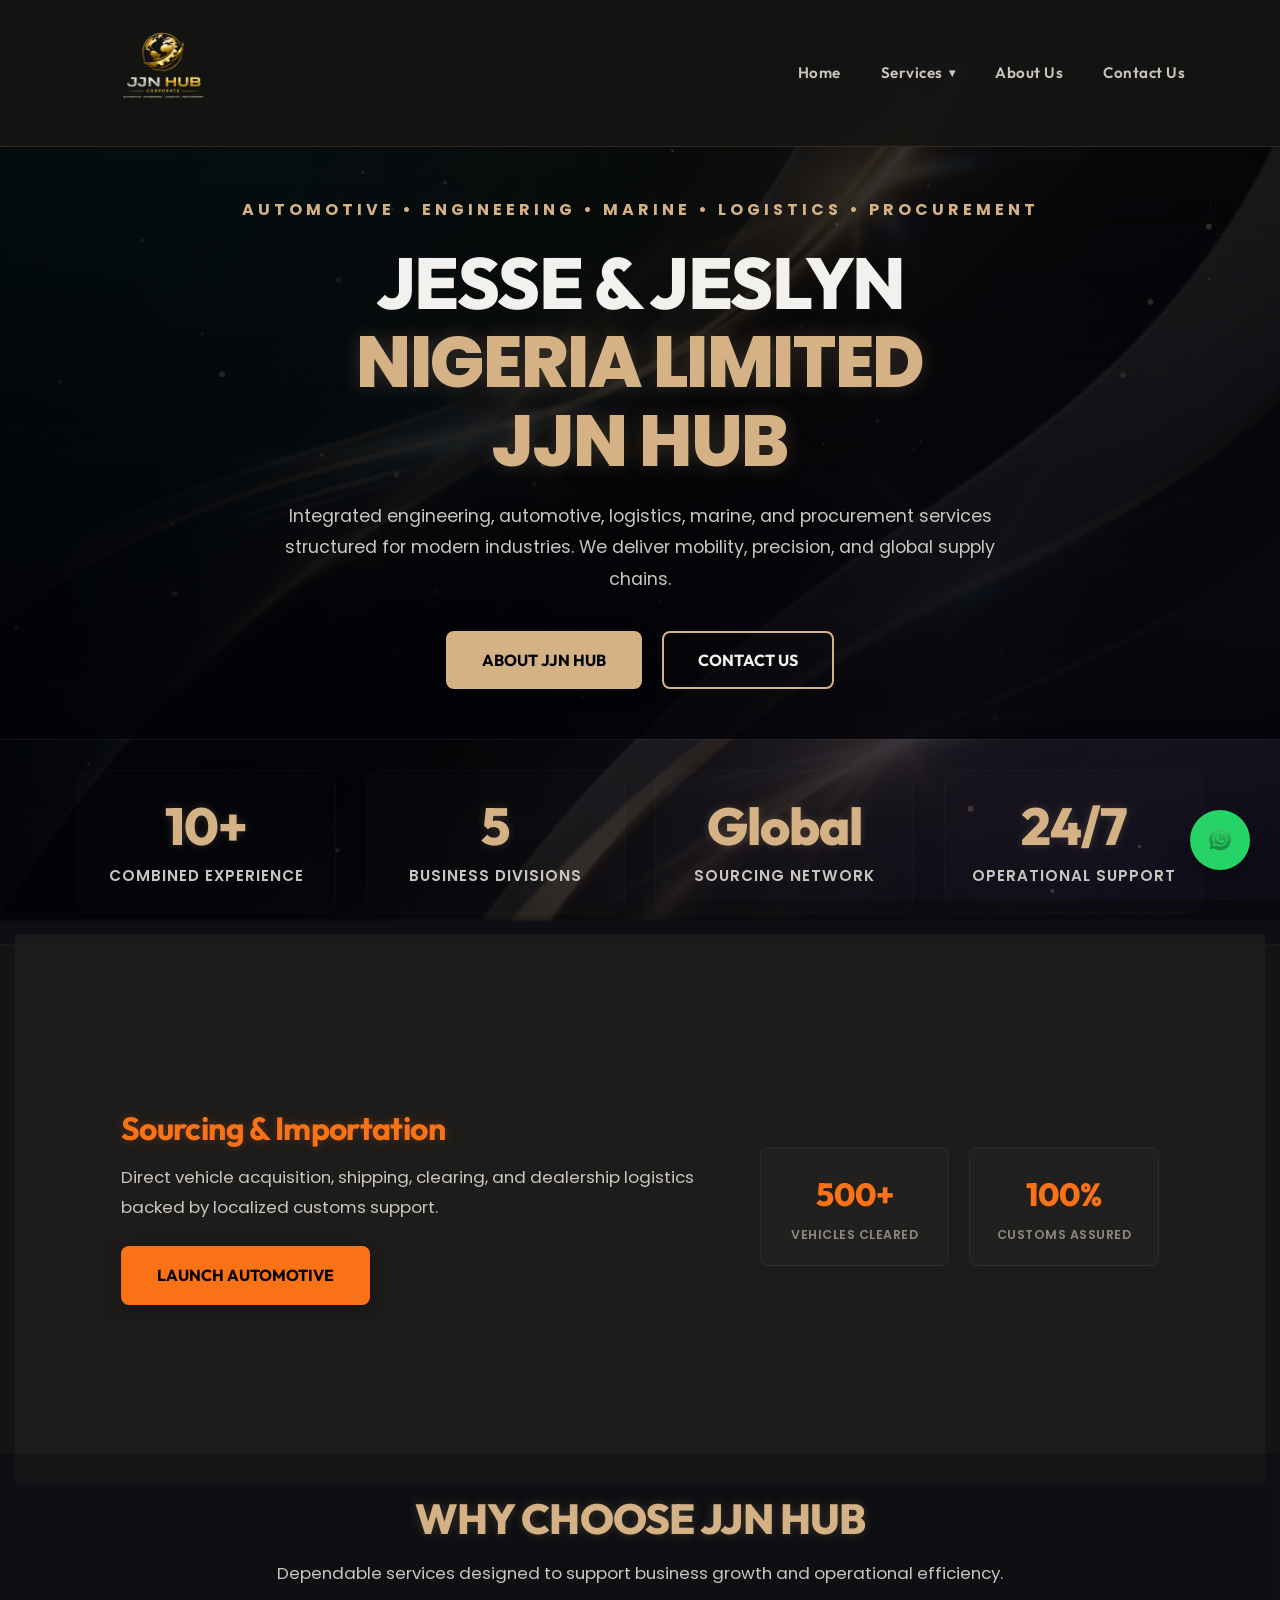
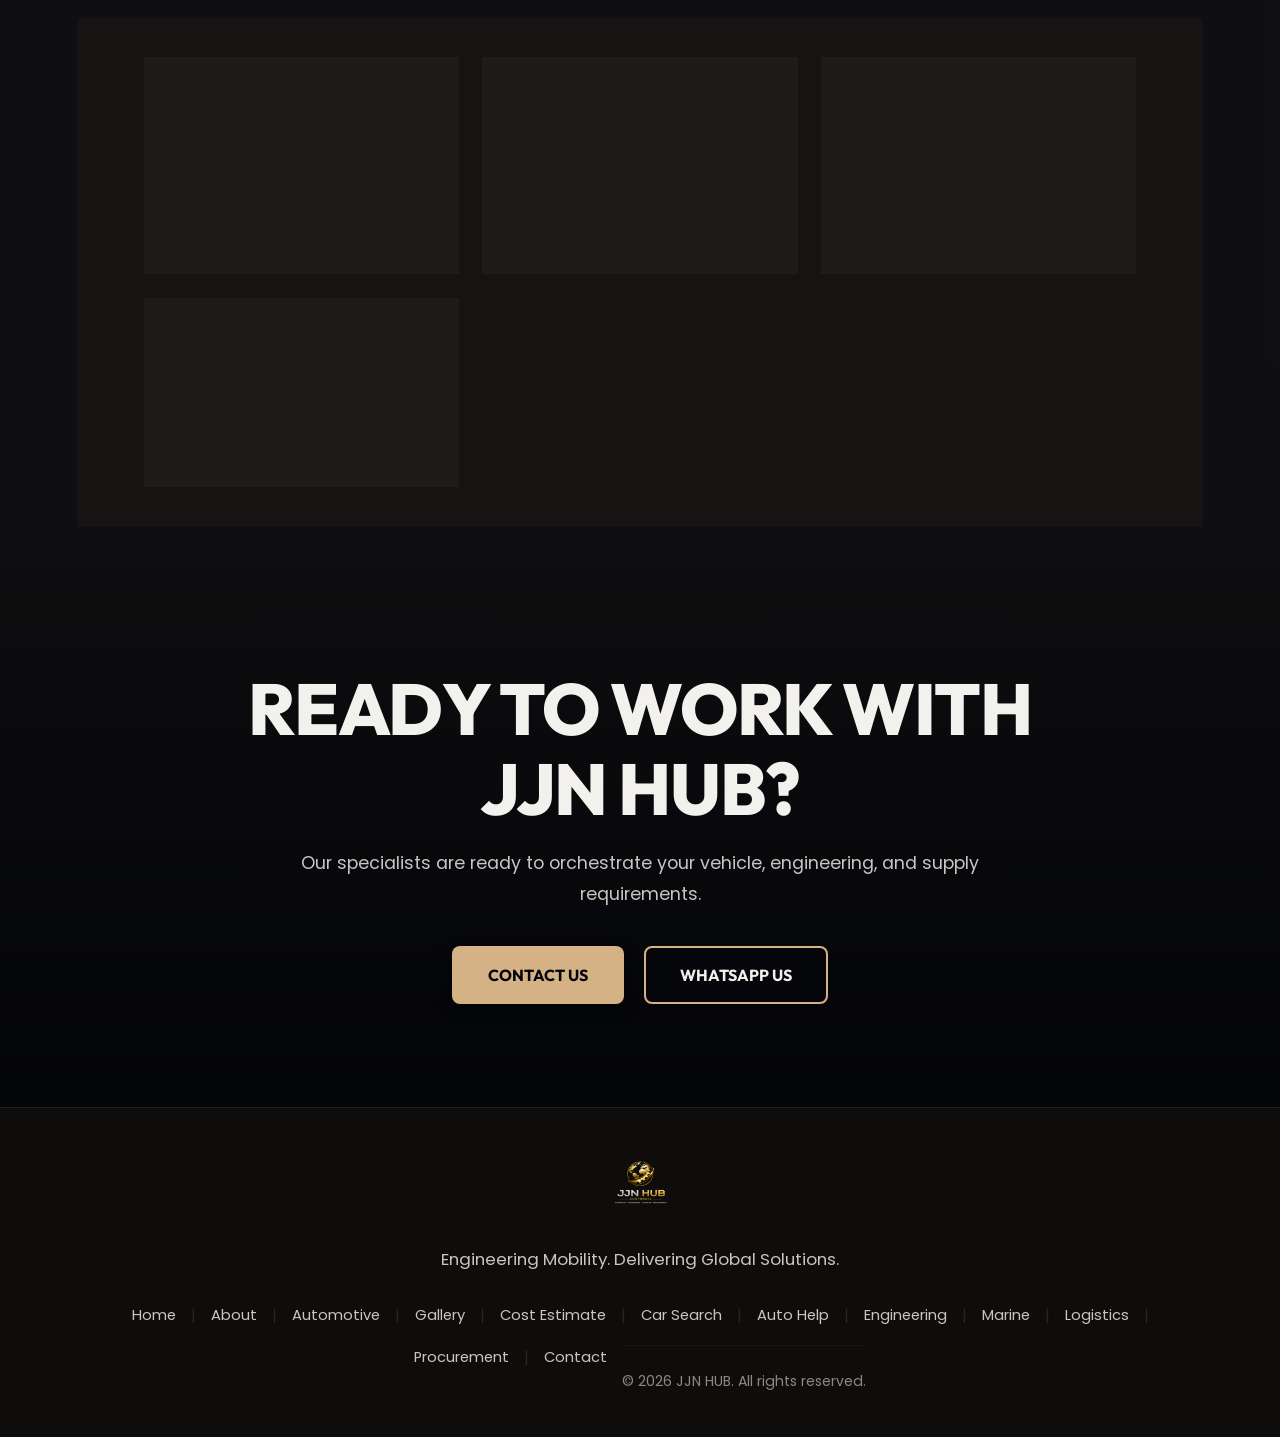
==== commit 9b2db7f5: "Restructure navbar to Home, Services dropdown (Automotive, Logistics, Engineering, Marine, Procureme" ====
--- a/index.html
+++ b/index.html
@@ -19,14 +19,19 @@
     </div>
     <button class="menu-toggle" onclick="toggleMenu()" type="button">☰</button>
     <nav id="mobileMenu">
-      <a href="index.html">Home</a>
-      <a href="about.html">About</a>
-      <a href="automotive.html">Automotive</a>
-      <a href="engineering.html">Engineering</a>
-      <a href="marine-services.html">Marine</a>
-      <a href="logistics.html">Logistics</a>
-      <a href="procurement.html">Procurement</a>
-      <a href="contact.html">Contact</a>
+      <a href="index.html" class="active">Home</a>
+      <div class="nav-item-dropdown">
+        <a href="#" class="dropdown-toggle" onclick="toggleDropdown(event)">Services <span class="dropdown-arrow">▾</span></a>
+        <div class="dropdown-menu">
+          <a href="automotive.html">Automotive and Dealership Services</a>
+          <a href="logistics.html">Logistics Services</a>
+          <a href="engineering.html">Engineering Services</a>
+          <a href="marine-services.html">Marine Services</a>
+          <a href="procurement.html">Procurement Services</a>
+        </div>
+      </div>
+      <a href="about.html">About Us</a>
+      <a href="contact.html">Contact Us</a>
     </nav>
   </header>
 
--- a/css/style.css
+++ b/css/style.css
@@ -2819,14 +2819,128 @@
   filter: grayscale(1) invert(0.92) contrast(1.1); /* Nice dark styled Google Map styling matching obsidian background */
 }
 
-/* Responsive styles */
+
+/* -------------------------------------------------------------
+ * SERVICES DROPDOWN NAVIGATION MENU
+ * ------------------------------------------------------------- */
+.nav-item-dropdown {
+  position: relative;
+  display: inline-flex;
+  align-items: center;
+}
+
+.dropdown-toggle {
+  display: inline-flex;
+  align-items: center;
+  gap: 6px;
+  cursor: pointer;
+  margin: 0 18px;
+}
+
+.dropdown-arrow {
+  font-size: 0.75rem;
+  transition: transform var(--transition-fast);
+  display: inline-block;
+}
+
+.nav-item-dropdown:hover .dropdown-arrow,
+.nav-item-dropdown.open .dropdown-arrow {
+  transform: rotate(180deg);
+}
+
+.dropdown-menu {
+  position: absolute;
+  top: 100%;
+  left: 50%;
+  transform: translateX(-50%) translateY(12px);
+  background: rgba(25, 23, 22, 0.96);
+  border: 1px solid var(--neon-border);
+  border-radius: var(--border-radius-md);
+  padding: 10px 0;
+  min-width: 280px;
+  box-shadow: 0 15px 35px rgba(0, 0, 0, 0.6);
+  backdrop-filter: blur(16px);
+  -webkit-backdrop-filter: blur(16px);
+  opacity: 0;
+  visibility: hidden;
+  transition: opacity var(--transition-fast), transform var(--transition-fast), visibility var(--transition-fast);
+  z-index: 1010;
+}
+
+.nav-item-dropdown:hover .dropdown-menu,
+.nav-item-dropdown.open .dropdown-menu {
+  opacity: 1;
+  visibility: visible;
+  transform: translateX(-50%) translateY(0);
+}
+
+.dropdown-menu a {
+  display: block !important;
+  padding: 12px 20px !important;
+  margin: 0 !important;
+  color: var(--text-primary) !important;
+  font-size: 0.9rem !important;
+  text-decoration: none !important;
+  transition: all var(--transition-fast) !important;
+  white-space: nowrap !important;
+  border-left: 3px solid transparent !important;
+  border-bottom: none !important;
+}
+
+.dropdown-menu a:hover,
+.dropdown-menu a.active {
+  background: var(--neon-soft) !important;
+  color: var(--neon) !important;
+  border-left-color: var(--neon) !important;
+  padding-left: 24px !important;
+}
+
+.dropdown-menu a::after {
+  display: none !important;
+}
+
+/* Mobile responsive dropdown behavior */
 @media (max-width: 900px) {
-  .contact-grid-container {
-    grid-template-columns: 1fr;
-    gap: 40px;
-  }
-}
-
-
-
-
+  .nav-item-dropdown {
+    width: 100%;
+    flex-direction: column;
+    align-items: flex-start;
+  }
+  
+  .dropdown-toggle {
+    margin: 0;
+    padding: 8px 0;
+    width: 100%;
+    justify-content: space-between;
+    border-bottom: 1px solid rgba(255, 255, 255, 0.05);
+  }
+
+  .dropdown-menu {
+    position: static;
+    transform: none !important;
+    min-width: 100%;
+    box-shadow: none;
+    background: rgba(0, 0, 0, 0.25);
+    border: none;
+    border-radius: var(--border-radius-sm);
+    margin-top: 5px;
+    padding: 4px 0;
+    display: none;
+    opacity: 1;
+    visibility: visible;
+  }
+
+  .nav-item-dropdown.open .dropdown-menu {
+    display: block;
+  }
+  
+  .dropdown-menu a {
+    padding: 10px 15px !important;
+    font-size: 0.88rem !important;
+  }
+}
+
+
+
+
+
